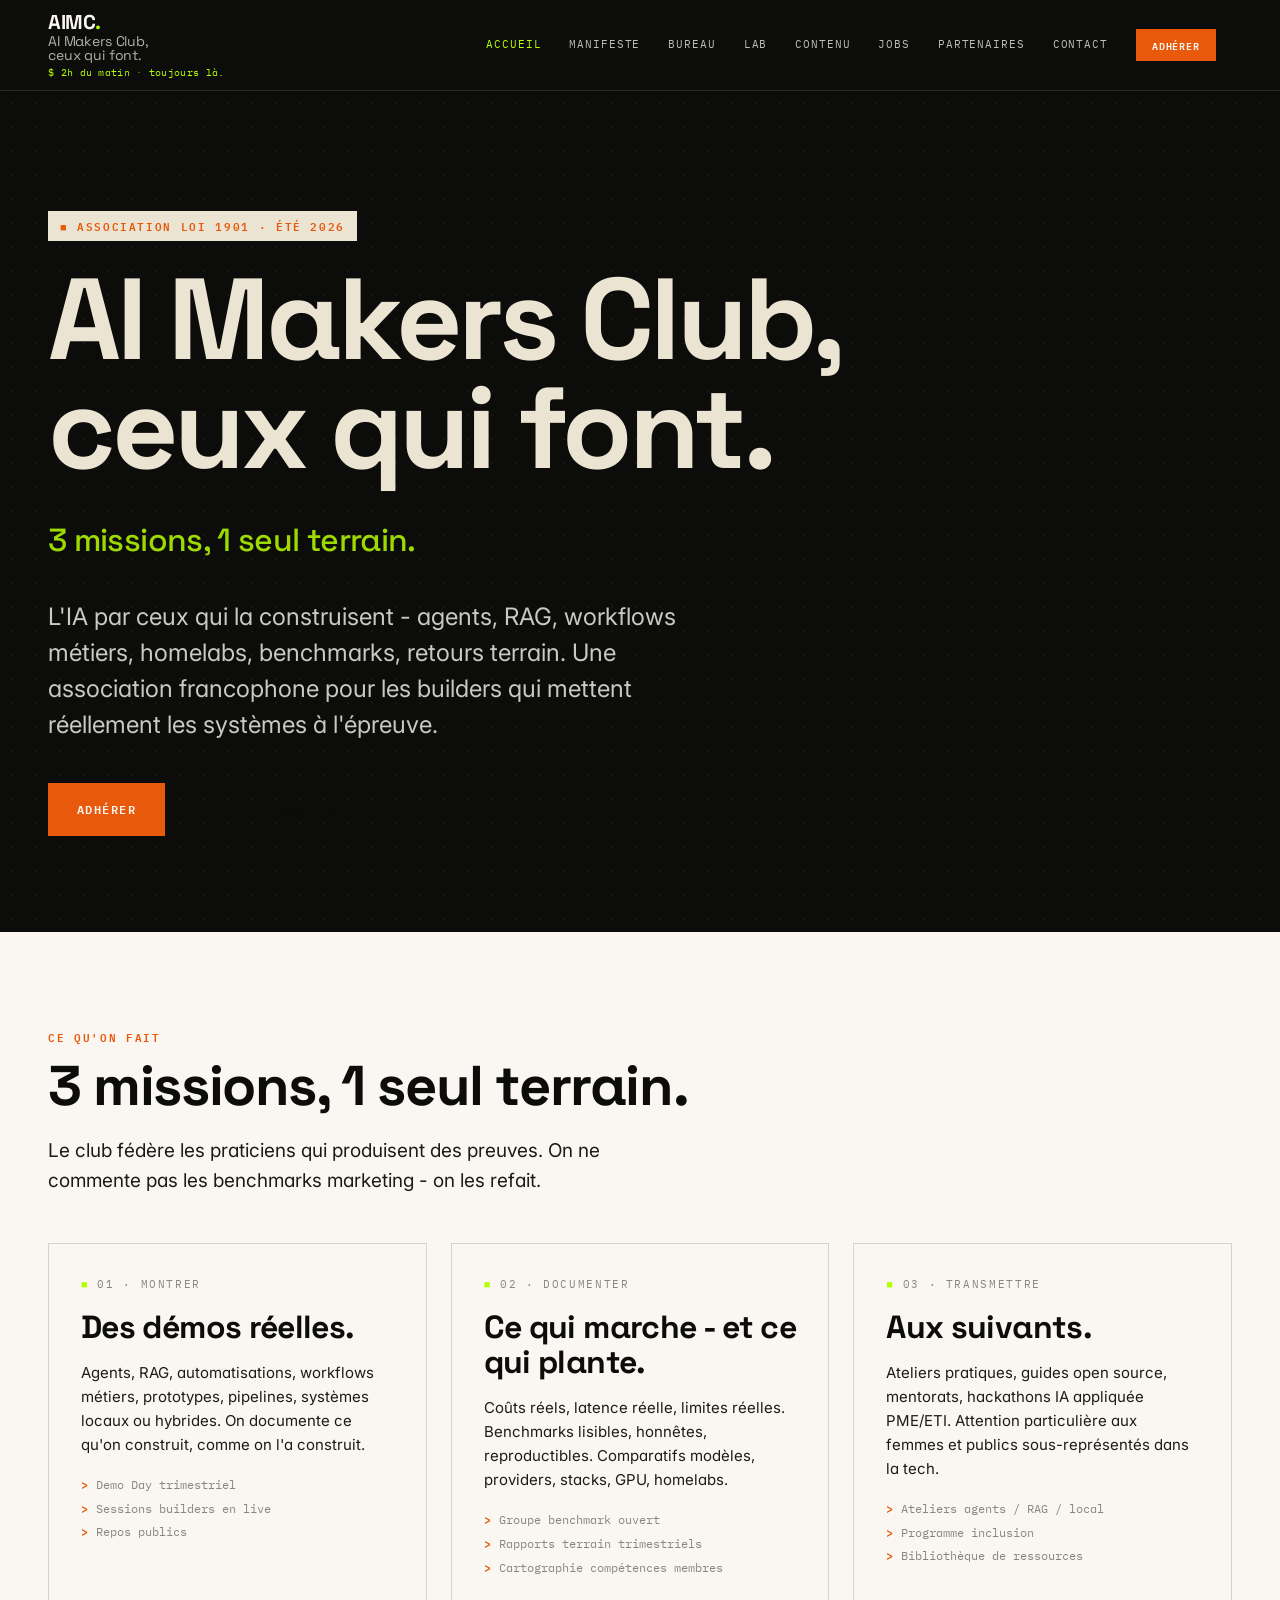
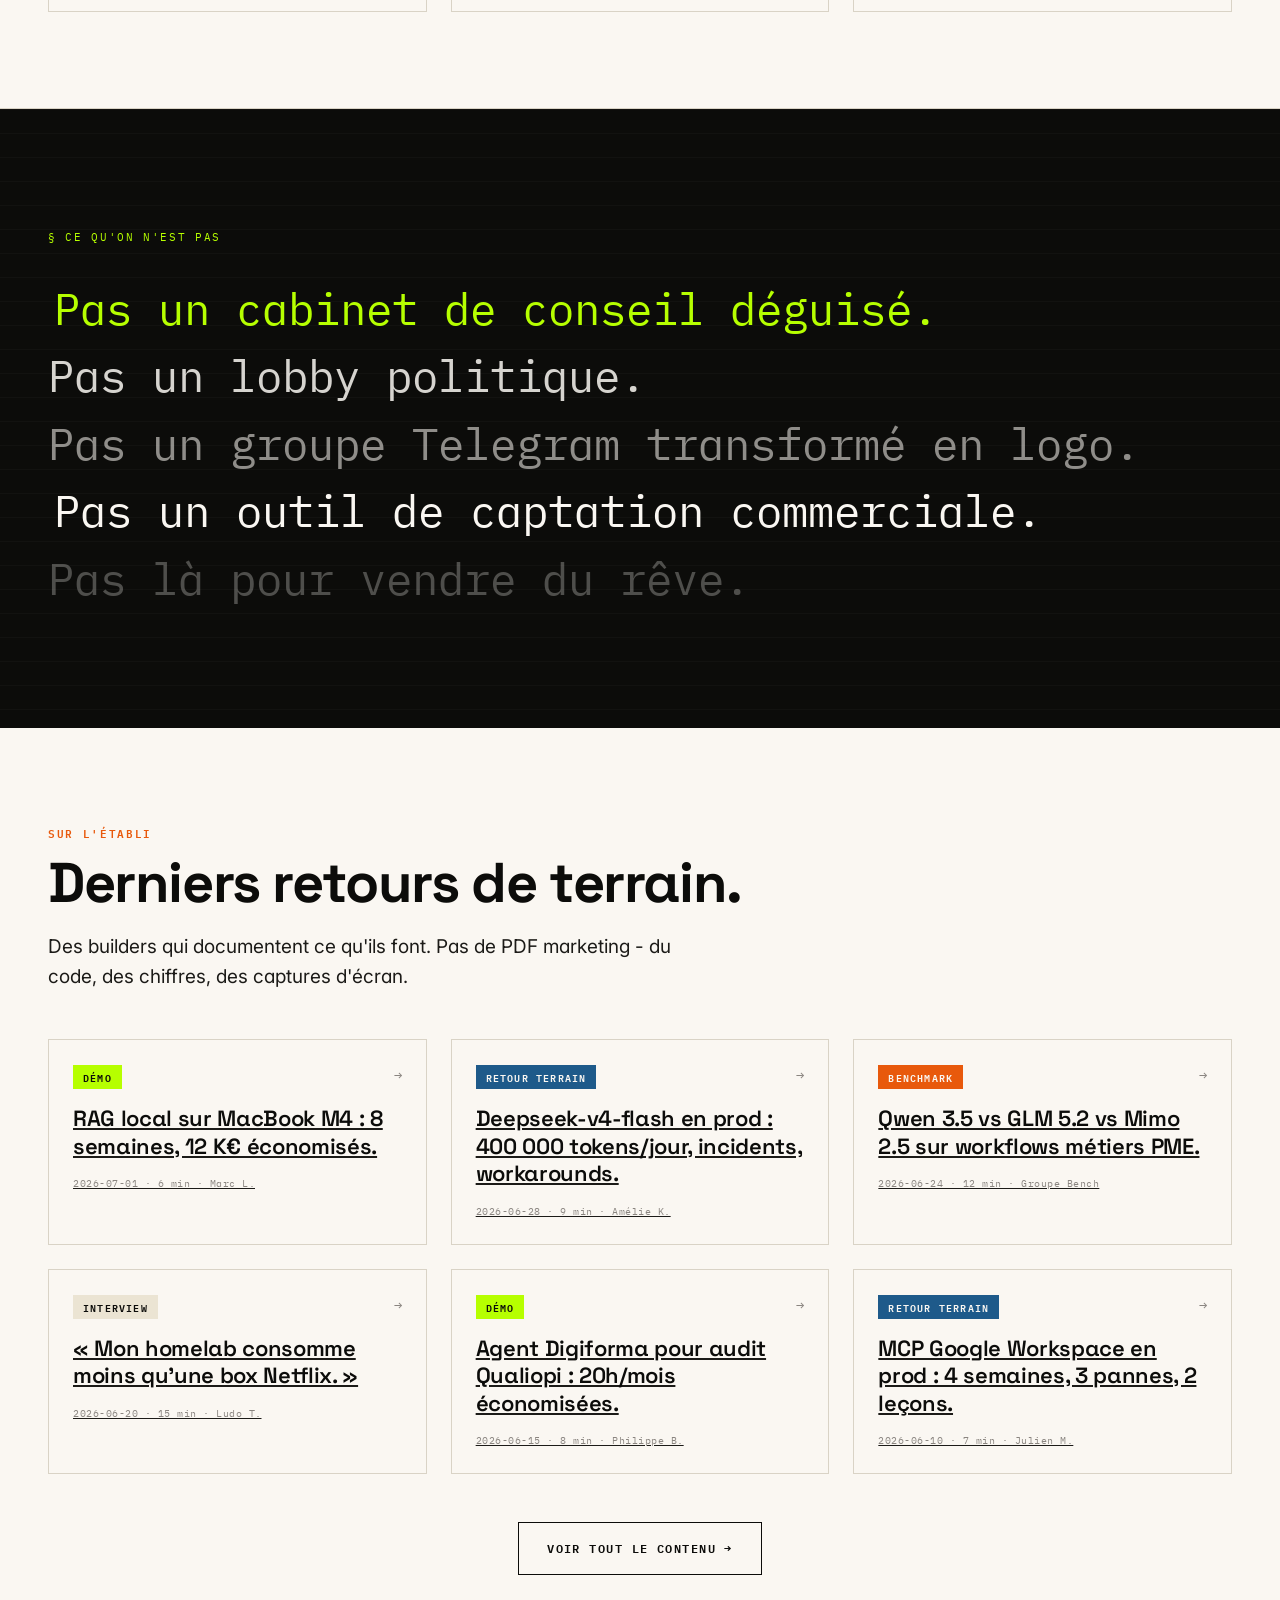
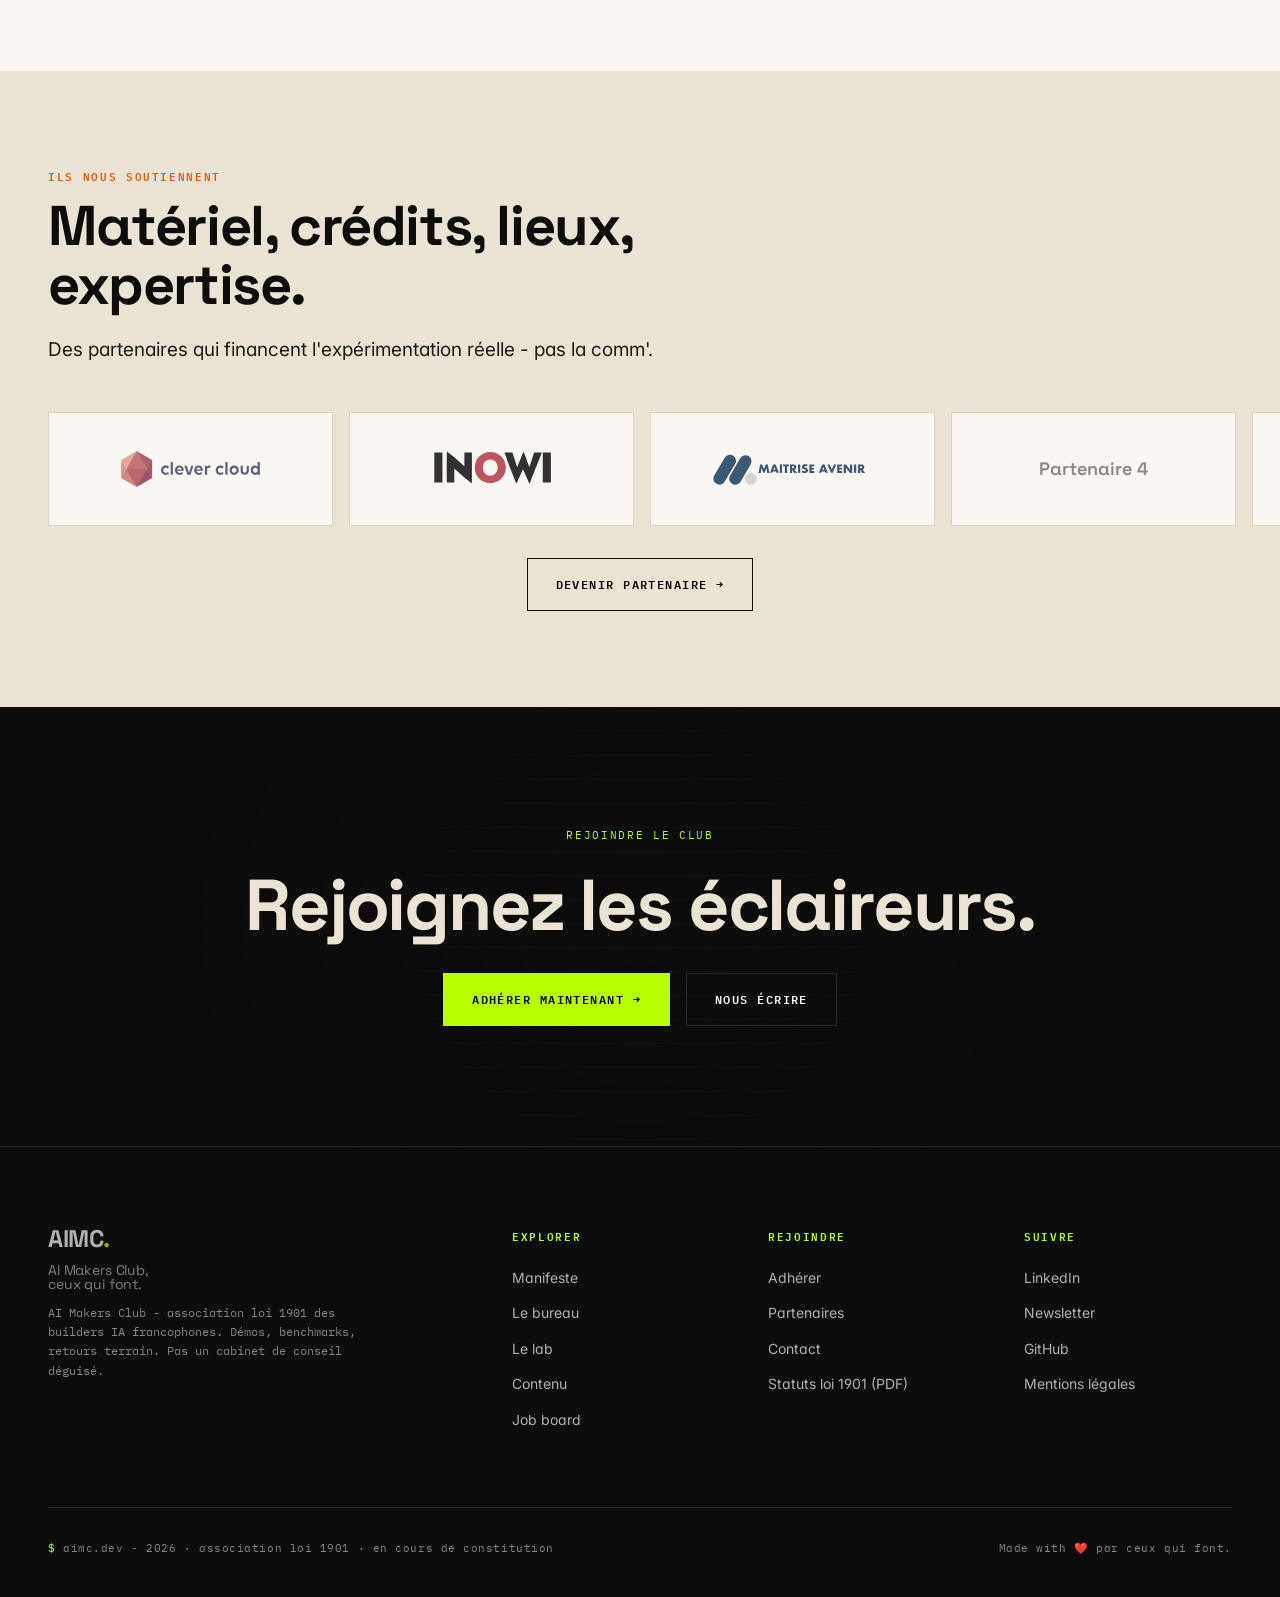
==== index.html @ 47c7f0d9 "feat: AIMC site v1 — 9 pages, design system V3 hybride - 9 pages HTML statiques (index, manifeste, b" ====
<!DOCTYPE html>
<html lang="fr"><head>
<meta charset="UTF-8">
<meta name="viewport" content="width=device-width,initial-scale=1.0">
<title>AIMC - AI Makers Club · Ceux qui font.</title>
<meta name="description" content="AI Makers Club - l'association loi 1901 des builders IA francophones. Démos, benchmarks, retours terrain. Pas un cabinet de conseil déguisé.">
<link rel="preconnect" href="https://fonts.gstatic.com" crossorigin>
<link href="https://fonts.googleapis.com/css2?family=Space+Grotesk:wght@300;400;500;600;700&family=Inter:wght@300;400;500;600;700;800;900&family=IBM+Plex+Mono:wght@300;400;500;600;700&display=swap" rel="stylesheet">
<link rel="stylesheet" href="assets/style.css">
</head>
<body>

<header class="site-header" data-header></header>

<!-- HERO -->
<section class="hero">
 <div class="container">
  <div class="kicker">■ Association loi 1901 · Été 2026</div>
 <h1>AI Makers Club,<br>ceux qui font.</h1>
    <p class="sub-motto">3 missions, 1 seul terrain.</p>
 <p class="sub">L'IA par ceux qui la construisent - agents, RAG, workflows métiers, homelabs, benchmarks, retours terrain. Une association francophone pour les builders qui mettent réellement les systèmes à l'épreuve.</p>
 <div class="actions">
 <a href="adherer.html" class="btn">Adhérer</a>
 <a href="manifeste.html" class="btn btn-outline">Lire le manifeste →</a>
 </div>
 </div>
</section>

<!-- 3 PILIERS -->
<section class="paper">
 <div class="container">
 <div class="sec-head">
 <div class="kicker">Ce qu'on fait</div>
 <h2>3 missions, 1 seul terrain.</h2>
 <p>Le club fédère les praticiens qui produisent des preuves. On ne commente pas les benchmarks marketing - on les refait.</p>
 </div>
 <div class="piliers">
 <div class="pilier">
 <div class="num">01 · Montrer</div>
 <h3>Des démos réelles.</h3>
 <p>Agents, RAG, automatisations, workflows métiers, prototypes, pipelines, systèmes locaux ou hybrides. On documente ce qu'on construit, comme on l'a construit.</p>
 <ul>
 <li>Demo Day trimestriel</li>
 <li>Sessions builders en live</li>
 <li>Repos publics</li>
 </ul>
 </div>
 <div class="pilier">
 <div class="num">02 · Documenter</div>
 <h3>Ce qui marche - et ce qui plante.</h3>
 <p>Coûts réels, latence réelle, limites réelles. Benchmarks lisibles, honnêtes, reproductibles. Comparatifs modèles, providers, stacks, GPU, homelabs.</p>
 <ul>
 <li>Groupe benchmark ouvert</li>
 <li>Rapports terrain trimestriels</li>
 <li>Cartographie compétences membres</li>
 </ul>
 </div>
 <div class="pilier">
 <div class="num">03 · Transmettre</div>
 <h3>Aux suivants.</h3>
 <p>Ateliers pratiques, guides open source, mentorats, hackathons IA appliquée PME/ETI. Attention particulière aux femmes et publics sous-représentés dans la tech.</p>
 <ul>
 <li>Ateliers agents / RAG / local</li>
 <li>Programme inclusion</li>
 <li>Bibliothèque de ressources</li>
 </ul>
 </div>
 </div>
 </div>
</section>

<hr class="rule">

<!-- BANDEAU NÉGATIF (assertions) - interactif au scroll -->
<section class="banner-neg" id="neg-banner">
 <div class="container">
 <div class="kicker">§ Ce qu'on n'est pas</div>
 <p class="neg" id="neg-list">
 <span class="neg-line" data-i="0">Pas un cabinet de conseil déguisé.</span>
 <span class="neg-line" data-i="1">Pas un lobby politique.</span>
 <span class="neg-line" data-i="2">Pas un groupe Telegram transformé en logo.</span>
 <span class="neg-line" data-i="3">Pas un outil de captation commerciale.</span>
 <span class="neg-line" data-i="4">Pas là pour vendre du rêve.</span>
 </p>
 </div>
</section>

<!-- DERNIERS CONTENUS -->
<section class="paper">
 <div class="container">
 <div class="sec-head">
 <div class="kicker">Sur l'établi</div>
 <h2>Derniers retours de terrain.</h2>
 <p>Des builders qui documentent ce qu'ils font. Pas de PDF marketing - du code, des chiffres, des captures d'écran.</p>
 </div>
 <div class="grid-content">
 <a href="#" class="card-content">
 <span class="tag">Démo</span>
 <h4>RAG local sur MacBook M4 : 8 semaines, 12 K€ économisés.</h4>
 <div class="meta">2026-07-01 · 6 min · Marc L.</div>
 </a>
 <a href="#" class="card-content">
 <span class="tag blue">Retour terrain</span>
 <h4>Deepseek-v4-flash en prod : 400 000 tokens/jour, incidents, workarounds.</h4>
 <div class="meta">2026-06-28 · 9 min · Amélie K.</div>
 </a>
 <a href="#" class="card-content">
 <span class="tag orange">Benchmark</span>
 <h4>Qwen 3.5 vs GLM 5.2 vs Mimo 2.5 sur workflows métiers PME.</h4>
 <div class="meta">2026-06-24 · 12 min · Groupe Bench</div>
 </a>
 <a href="#" class="card-content">
 <span class="tag beige">Interview</span>
 <h4>« Mon homelab consomme moins qu'une box Netflix. »</h4>
 <div class="meta">2026-06-20 · 15 min · Ludo T.</div>
 </a>
 <a href="#" class="card-content">
 <span class="tag">Démo</span>
 <h4>Agent Digiforma pour audit Qualiopi : 20h/mois économisées.</h4>
 <div class="meta">2026-06-15 · 8 min · Philippe B.</div>
 </a>
 <a href="#" class="card-content">
 <span class="tag blue">Retour terrain</span>
 <h4>MCP Google Workspace en prod : 4 semaines, 3 pannes, 2 leçons.</h4>
 <div class="meta">2026-06-10 · 7 min · Julien M.</div>
 </a>
 </div>
 <div style="margin-top:48px;text-align:center;">
 <a href="contenu.html" class="btn btn-outline">Voir tout le contenu →</a>
 </div>
 </div>
</section>

<!-- PARTENAIRES -->
<section class="beige">
 <div class="container">
 <div class="sec-head">
 <div class="kicker">Ils nous soutiennent</div>
 <h2>Matériel, crédits, lieux, expertise.</h2>
 <p>Des partenaires qui financent l'expérimentation réelle - pas la comm'.</p>
 </div>
 <div class="partners">
 <div class="partner" title="Clever Cloud"><img src="assets/logos/clevercloud.svg" alt="Clever Cloud" style="height:36px;"></div>
 <div class="partner" title="INOWI"><img src="assets/logos/inowi.svg" alt="INOWI" style="height:48px;"></div>
 <div class="partner" title="Maîtrise Avenir"><img src="assets/logos/maitrise-avenir.svg" alt="Maîtrise Avenir" style="height:42px;"></div>
 <div class="partner">Partenaire 4</div>
 <div class="partner">Partenaire 5</div>
 </div>
 <div style="margin-top:32px;text-align:center;">
 <a href="partenaires.html" class="btn btn-outline">Devenir partenaire →</a>
 </div>
 </div>
</section>

<!-- CTA FINAL -->
<section class="cta-final">
 <div class="container">
 <div class="kicker">Rejoindre le club</div>
 <h2>Rejoignez les éclaireurs.</h2>
 <div class="actions">
 <a href="adherer.html" class="btn btn-lime">Adhérer maintenant →</a>
 <a href="contact.html" class="btn btn-ghost">Nous écrire</a>
 </div>
 </div>
</section>

<!-- Sticky mobile CTA -->
<div class="cta-sticky"><a href="adherer.html" class="btn btn-lime">Adhérer →</a></div>

<footer class="site-footer" data-footer></footer>

<script src="assets/partials.js"></script>
</body>
</html>
---- assets/style.css ----
/* ============================================================================
 AIMC - AI Makers Club · Design system V3 (hybride clair/sombre)
 ============================================================================ */
:root{
 --ink:#0C0C0A;
 --paper:#FAF7F2;
 --beige:#EBE4D3;
 --lime:#B6FF00;
 --orange:#E8590C;
 --blue:#1E5A8A;
 --red:#E63946;
 --text:#1C1B18;
 --mute:#8A8580;
 --rule:#D9D3C6;
 --rule-dark:rgba(255,255,255,.12);
 --shadow:0 4px 24px rgba(12,12,10,.08);
}

*{box-sizing:border-box;margin:0;padding:0;}
html{scroll-behavior:smooth;}
body{font-family:"Inter",system-ui,sans-serif;background:var(--paper);color:var(--text);
 font-size:16px;line-height:1.6;-webkit-font-smoothing:antialiased;
 font-feature-settings:"ss01","cv11";}

a{color:inherit;}
img{display:block;max-width:100%;height:auto;}

.mono{font-family:"IBM Plex Mono",monospace;}
.grot{font-family:"Space Grotesk",sans-serif;}
.container{max-width:1280px;margin:0 auto;padding:0 48px;}

/* ============================================================================
 HEADER (régime sombre - signature machine)
 ============================================================================ */
.site-header{background:var(--ink);color:var(--paper);border-bottom:1px solid var(--rule-dark);}
.site-header .container{display:grid;grid-template-columns:auto 1fr auto;align-items:center;gap:16px;padding-top:12px;padding-bottom:12px;}

.brand-block{display:flex;flex-direction:column;align-items:flex-start;gap:0;line-height:1;}
.brand{font-family:"Space Grotesk",sans-serif;font-weight:800;font-size:20px;letter-spacing:-.02em;color:var(--paper);text-decoration:none;line-height:1;white-space:nowrap;}
.brand .lime{color:var(--lime);}
.claim{font-family:"Space Grotesk",sans-serif;font-weight:400;font-size:14px;letter-spacing:-.01em;color:var(--paper);opacity:.7;margin-top:2px;}

.tagline{font-family:"IBM Plex Mono",monospace;font-size:10px;letter-spacing:.03em;color:var(--mute);white-space:nowrap;margin-top:6px;}
.tagline .p{color:var(--lime);}
.tagline .ok{color:var(--lime);}

.nav{display:flex;gap:28px;justify-content:flex-end;align-items:center;white-space:nowrap;
 font-family:"IBM Plex Mono",monospace;font-size:11px;letter-spacing:.08em;text-transform:uppercase;}
.nav a{color:var(--paper);text-decoration:none;opacity:.75;transition:opacity .2s,color .2s;}
.nav a:hover,.nav a.active{opacity:1;color:var(--lime);}
.nav .btn-nav{background:var(--orange);color:var(--paper);padding:8px 16px;opacity:1;
 font-weight:600;text-decoration:none;transition:background .2s,color .2s;font-size:10px;}
.nav .btn-nav:hover{background:var(--lime);color:var(--ink);}

/* Mobile nav toggle */
.nav-toggle{display:none;background:transparent;border:none;color:var(--paper);
 font-family:"IBM Plex Mono",monospace;font-size:12px;cursor:pointer;padding:8px 12px;
 border:1px solid var(--rule-dark);}

/* ============================================================================
 HERO
 ============================================================================ */
.hero{position:relative;padding:120px 0 96px;overflow:hidden;background:var(--ink);}
.hero::before{content:"";position:absolute;inset:0;
 background-image:radial-gradient(rgba(255,255,255,.08) 1px,transparent 1px);
 background-size:24px 24px;opacity:.5;pointer-events:none;}
.hero .container{position:relative;}

.hero .kicker{font-family:"IBM Plex Mono",monospace;font-size:11px;font-weight:600;
 letter-spacing:.15em;text-transform:uppercase;color:var(--orange);margin-bottom:24px;
 display:inline-block;padding:6px 12px;background:var(--beige);}
.hero h1{font-family:"Space Grotesk",sans-serif;font-weight:700;
 font-size:clamp(56px,9vw,120px);line-height:.95;letter-spacing:-.035em;color:var(--beige);
 margin-bottom:32px;}
.hero .sub-motto{font-family:"Space Grotesk",sans-serif;font-size:clamp(22px,3vw,32px);font-weight:500;letter-spacing:-.02em;color:var(--lime);margin-top:8px;margin-bottom:32px;opacity:.85;}
.hero .sub{font-family:"Inter",sans-serif;font-size:clamp(18px,2.2vw,24px);line-height:1.5;
 color:var(--paper);opacity:.8;max-width:640px;margin-bottom:40px;}
.hero .actions{display:flex;flex-wrap:wrap;gap:16px;}

/* ============================================================================
 BUTTONS
 ============================================================================ */
.btn{display:inline-block;background:var(--orange);color:var(--paper);
 font-family:"IBM Plex Mono",monospace;font-size:12px;font-weight:600;
 letter-spacing:.12em;text-transform:uppercase;padding:16px 28px;
 text-decoration:none;border:1px solid var(--orange);transition:all .2s;cursor:pointer;}
.btn:hover{background:var(--ink);color:var(--lime);border-color:var(--ink);}
.btn-outline{background:transparent;color:var(--ink);border:1px solid var(--ink);}
.btn-outline:hover{background:var(--ink);color:var(--paper);}
.btn-lime{background:var(--lime);color:var(--ink);border-color:var(--lime);}
.btn-lime:hover{background:var(--paper);color:var(--ink);border-color:var(--paper);}
.btn-ghost{background:transparent;color:var(--paper);border:1px solid var(--rule-dark);}
.btn-ghost:hover{background:var(--paper);color:var(--ink);border-color:var(--paper);}

/* ============================================================================
 SECTIONS
 ============================================================================ */
section{padding:96px 0;position:relative;}
section.dark{background:var(--ink);color:var(--paper);}
section.paper{background:var(--paper);}
section.beige{background:var(--beige);}

.sec-head{margin-bottom:48px;}
.sec-head .kicker{font-family:"IBM Plex Mono",monospace;font-size:11px;font-weight:600;
 letter-spacing:.15em;text-transform:uppercase;color:var(--orange);margin-bottom:12px;}
section.dark .sec-head .kicker{color:var(--lime);}
.sec-head h2{font-family:"Space Grotesk",sans-serif;font-weight:700;
 font-size:clamp(36px,5vw,56px);line-height:1.05;letter-spacing:-.025em;color:var(--ink);max-width:820px;}
section.dark .sec-head h2{color:var(--beige);}
.sec-head p{font-family:"Inter",sans-serif;font-size:19px;line-height:1.55;color:var(--text);
 margin-top:20px;max-width:640px;}
section.dark .sec-head p{color:var(--paper);opacity:.75;}

/* ============================================================================
 PILIERS (3 cards home)
 ============================================================================ */
.piliers{display:grid;grid-template-columns:repeat(3,1fr);gap:24px;}
.pilier{padding:32px;background:var(--paper);border:1px solid var(--rule);
 transition:border-color .2s,transform .2s;}
.pilier:hover{border-color:var(--ink);transform:translateY(-4px);}
.pilier .num{font-family:"IBM Plex Mono",monospace;font-size:11px;letter-spacing:.15em;
 text-transform:uppercase;color:var(--mute);margin-bottom:16px;}
.pilier .num::before{content:"■";color:var(--lime);margin-right:8px;}
.pilier h3{font-family:"Space Grotesk",sans-serif;font-size:32px;line-height:1.1;
 font-weight:700;letter-spacing:-.02em;color:var(--ink);margin-bottom:16px;}
.pilier p{font-size:15px;line-height:1.6;color:var(--text);}
.pilier ul{list-style:none;margin-top:16px;font-family:"IBM Plex Mono",monospace;
 font-size:12px;line-height:1.9;color:var(--mute);}
.pilier ul li::before{content:">";color:var(--orange);margin-right:8px;font-weight:600;}

/* ============================================================================
 BANDEAU MANIFESTE (assertions négatives)
 ============================================================================ */
.banner-neg{background:var(--ink);color:var(--paper);padding:120px 0;position:relative;overflow:hidden;}
.banner-neg::before{content:"";position:absolute;inset:0;
 background-image:linear-gradient(0deg,transparent 0,transparent 23px,var(--rule-dark) 24px);
 background-size:100% 24px;opacity:.4;pointer-events:none;}
.banner-neg .container{position:relative;}
.banner-neg .kicker{color:var(--lime);font-family:"IBM Plex Mono",monospace;font-size:11px;
 letter-spacing:.15em;text-transform:uppercase;margin-bottom:32px;}
.banner-neg .neg{font-family:"IBM Plex Mono",monospace;
 font-size:clamp(28px,4vw,44px);line-height:1.35;font-weight:400;
 display:flex;flex-direction:column;gap:8px;}
.banner-neg .neg-line{color:var(--paper);opacity:.28;
 transition:color .5s ease,opacity .5s ease,transform .5s ease;
 display:block;transform:translateY(0);}
.banner-neg .neg-line.dim-1{opacity:.55;}
.banner-neg .neg-line.dim-2{opacity:.85;}
.banner-neg .neg-line.active{color:var(--lime);opacity:1;transform:translateX(6px);}
.banner-neg .neg-line.past{color:var(--paper);opacity:.35;}
@media (prefers-reduced-motion:reduce){
 .banner-neg .neg-line{transition:none;}
 .banner-neg .neg-line.active{transform:none;}
}

/* ============================================================================
 CARTES CONTENU
 ============================================================================ */
.grid-content{display:grid;grid-template-columns:repeat(3,1fr);gap:24px;}
.card-content{background:var(--paper);border:1px solid var(--rule);padding:24px;
 transition:transform .2s,border-color .2s;cursor:pointer;position:relative;}
.card-content::after{content:"→";position:absolute;top:24px;right:24px;
 font-family:"IBM Plex Mono",monospace;font-size:14px;color:var(--mute);transition:color .2s,transform .2s;}
.card-content:hover{transform:translateY(-4px);border-color:var(--ink);}
.card-content:hover::after{color:var(--orange);transform:translate(4px,0);}
.card-content .tag{font-family:"IBM Plex Mono",monospace;font-size:10px;letter-spacing:.12em;
 text-transform:uppercase;color:var(--ink);background:var(--lime);padding:4px 10px;
 display:inline-block;margin-bottom:16px;font-weight:600;}
.card-content .tag.blue{background:var(--blue);color:var(--paper);}
.card-content .tag.orange{background:var(--orange);color:var(--paper);}
.card-content .tag.beige{background:var(--beige);color:var(--ink);}
.card-content h4{font-family:"Space Grotesk",sans-serif;font-size:22px;line-height:1.25;
 font-weight:600;letter-spacing:-.015em;margin-bottom:16px;color:var(--ink);}
.card-content .meta{font-family:"IBM Plex Mono",monospace;font-size:10px;color:var(--mute);
 letter-spacing:.05em;}

/* ============================================================================
 PARTENAIRES
 ============================================================================ */
.partners{display:grid;grid-template-columns:repeat(5,1fr);gap:16px;margin-top:32px;}
.partner{padding:32px;background:var(--paper);border:1px solid var(--rule);
 display:flex;align-items:center;justify-content:center;
 font-family:"Space Grotesk",sans-serif;font-weight:600;font-size:18px;color:var(--mute);
 aspect-ratio:5/2;transition:color .2s,border-color .2s,background .2s;}
.partner:hover{color:var(--ink);border-color:var(--ink);}
.partner svg{width:auto;height:44px;max-width:80%;color:var(--mute);transition:color .3s;}
.partner:hover svg{color:var(--ink);}
.partner img{max-width:75%;object-fit:contain;filter:saturate(.7);transition:filter .3s,opacity .3s;opacity:.8;}
.partner:hover img{filter:saturate(1);opacity:1;}

/* ============================================================================
 CTA FINAL
 ============================================================================ */
.cta-final{background:var(--ink);color:var(--paper);padding:120px 0;text-align:center;position:relative;overflow:hidden;}
.cta-final::before{content:"";position:absolute;inset:0;
 background:radial-gradient(circle at 50% 50%,transparent 0,var(--ink) 70%),
 linear-gradient(0deg,transparent 0,transparent 23px,var(--rule-dark) 24px);
 background-size:100% 100%,100% 24px;opacity:.5;}
.cta-final .container{position:relative;}
.cta-final .kicker{color:var(--lime);font-family:"IBM Plex Mono",monospace;font-size:11px;
 letter-spacing:.15em;text-transform:uppercase;margin-bottom:24px;}
.cta-final h2{font-family:"Space Grotesk",sans-serif;font-weight:700;
 font-size:clamp(40px,6vw,72px);line-height:1;letter-spacing:-.03em;color:var(--beige);margin-bottom:32px;}
.cta-final .actions{display:flex;gap:16px;justify-content:center;flex-wrap:wrap;}

/* ============================================================================
 FOOTER
 ============================================================================ */
.site-footer{background:var(--ink);color:var(--paper);padding:80px 0 40px;border-top:1px solid var(--rule-dark);}
.site-footer .grid-footer{display:grid;grid-template-columns:2fr 1fr 1fr 1fr;gap:48px;margin-bottom:64px;}
.site-footer .brand-block .brand{display:inline-block;margin-bottom:16px;}
.site-footer .brand-block p{font-family:"IBM Plex Mono",monospace;font-size:12px;line-height:1.6;color:var(--mute);max-width:340px;}
.site-footer h5{font-family:"IBM Plex Mono",monospace;font-size:11px;letter-spacing:.15em;
 text-transform:uppercase;color:var(--lime);margin-bottom:20px;font-weight:600;}
.site-footer ul{list-style:none;}
.site-footer ul li{margin-bottom:10px;}
.site-footer a{color:var(--paper);text-decoration:none;font-size:14px;opacity:.7;transition:opacity .2s,color .2s;}
.site-footer a:hover{opacity:1;color:var(--lime);}
.site-footer .legal{border-top:1px solid var(--rule-dark);padding-top:32px;
 display:flex;justify-content:space-between;align-items:center;
 font-family:"IBM Plex Mono",monospace;font-size:11px;color:var(--mute);letter-spacing:.05em;}
.site-footer .legal .lime{color:var(--lime);}

/* ============================================================================
 PAGE-LEVEL LAYOUTS
 ============================================================================ */

/* Page hero (compact, pas home) */
.page-hero{background:var(--paper);padding:120px 0 64px;border-bottom:1px solid var(--rule);position:relative;overflow:hidden;}
.page-hero::before{content:"";position:absolute;inset:0;
 background-image:radial-gradient(var(--rule) 1px,transparent 1px);
 background-size:24px 24px;opacity:.4;pointer-events:none;}
.page-hero .container{position:relative;}
.page-hero .breadcrumb{font-family:"IBM Plex Mono",monospace;font-size:11px;color:var(--mute);letter-spacing:.05em;margin-bottom:24px;}
.page-hero .breadcrumb a{color:var(--orange);text-decoration:none;}
.page-hero .breadcrumb .sep{margin:0 8px;color:var(--rule);}
.page-hero h1{font-family:"Space Grotesk",sans-serif;font-weight:700;
 font-size:clamp(48px,7vw,88px);line-height:1;letter-spacing:-.03em;color:var(--ink);margin-bottom:24px;}
.page-hero .lead{font-family:"Inter",sans-serif;font-size:19px;line-height:1.55;
 color:var(--text);max-width:640px;}


/* Manifeste (dark long-form) */
.manifest-body{background:var(--ink);color:var(--paper);padding:120px 0;position:relative;overflow:hidden;}
.manifest-body::before{content:"";position:absolute;inset:0;
 background-image:linear-gradient(0deg,transparent 0,transparent 23px,var(--rule-dark) 24px);
 background-size:100% 24px;opacity:.3;pointer-events:none;}
.manifest-body .container{position:relative;max-width:820px;}
.manifest-body h1{font-family:"Space Grotesk",sans-serif;font-weight:700;
 font-size:clamp(64px,10vw,140px);line-height:.9;letter-spacing:-.04em;color:var(--beige);margin-bottom:48px;}
.manifest-body h2{font-family:"IBM Plex Mono",monospace;font-size:11px;font-weight:600;
 letter-spacing:.15em;text-transform:uppercase;color:var(--lime);margin:64px 0 24px;}
.manifest-body p{font-family:"Inter",sans-serif;font-size:22px;line-height:1.55;color:var(--paper);opacity:.9;margin-bottom:24px;}
.manifest-body p strong{color:var(--lime);font-weight:600;opacity:1;}
.manifest-body .neg-block{font-family:"IBM Plex Mono",monospace;font-size:22px;line-height:1.55;color:var(--lime);
 margin:48px 0;padding-left:24px;border-left:2px solid var(--lime);}
.manifest-body .neg-block div{margin-bottom:8px;}
.manifest-body .neg-block .fade{color:var(--paper);opacity:.6;}

/* Bureau (cartes membres) */
.grid-bureau{display:grid;grid-template-columns:repeat(4,1fr);gap:24px;}
.member{background:var(--paper);border:1px solid var(--rule);transition:transform .2s,border-color .2s;}
.member:hover{transform:translateY(-4px);border-color:var(--ink);}
.member .photo{aspect-ratio:1/1;background:var(--beige);position:relative;overflow:hidden;
 display:flex;align-items:center;justify-content:center;font-family:"Space Grotesk",sans-serif;
 font-weight:700;font-size:64px;color:var(--ink);}
.member .photo::after{content:"";position:absolute;inset:0;background:var(--ink);opacity:0;transition:opacity .3s;}
.member:hover .photo::after{opacity:.1;}
.member .info{padding:20px;}
.member .info h3{font-family:"Space Grotesk",sans-serif;font-size:20px;font-weight:600;
 letter-spacing:-.01em;margin-bottom:4px;color:var(--ink);}
.member .info .role{font-family:"IBM Plex Mono",monospace;font-size:10px;letter-spacing:.12em;
 text-transform:uppercase;color:var(--orange);margin-bottom:12px;}
.member .info .build{font-size:13px;line-height:1.5;color:var(--text);}
.member .info .build::before{content:"> je build : ";font-family:"IBM Plex Mono",monospace;color:var(--mute);}

/* Adhésion (2 formules) */
.pricing{display:grid;grid-template-columns:repeat(3,1fr);gap:24px;}
.pricing.single{grid-template-columns:1fr;}
.plan{padding:40px;background:var(--paper);border:1px solid var(--rule);position:relative;}
.plan.featured{background:var(--ink);color:var(--paper);border-color:var(--ink);}
.plan.featured::before{content:"■ RECOMMANDÉ";position:absolute;top:-12px;left:24px;
 background:var(--lime);color:var(--ink);font-family:"IBM Plex Mono",monospace;
 font-size:10px;font-weight:700;letter-spacing:.15em;padding:4px 10px;}
.plan .name{font-family:"IBM Plex Mono",monospace;font-size:11px;letter-spacing:.15em;
 text-transform:uppercase;color:var(--orange);margin-bottom:16px;}
.plan.featured .name{color:var(--lime);}
.plan .price{font-family:"Space Grotesk",sans-serif;font-size:72px;font-weight:700;
 letter-spacing:-.03em;line-height:1;margin-bottom:8px;color:var(--ink);}
.plan.featured .price{color:var(--beige);}
.plan .price .unit{font-size:18px;color:var(--mute);font-weight:400;letter-spacing:0;}
.plan.featured .price .unit{color:var(--paper);opacity:.5;}
.plan .desc{font-size:14px;line-height:1.5;color:var(--text);margin-bottom:32px;}
.plan.featured .desc{color:var(--paper);opacity:.8;}
.plan ul{list-style:none;margin-bottom:32px;}
.plan ul li{padding:10px 0;border-top:1px solid var(--rule);font-size:14px;line-height:1.5;color:var(--text);
 display:flex;gap:12px;}
.plan.featured ul li{border-color:var(--rule-dark);color:var(--paper);}
.plan ul li::before{content:"✓";color:var(--lime);font-weight:700;font-family:"IBM Plex Mono",monospace;}

/* FAQ */
.faq-list{max-width:820px;}
.faq-item{border-bottom:1px solid var(--rule);padding:24px 0;cursor:pointer;}
.faq-item h4{font-family:"Space Grotesk",sans-serif;font-size:20px;font-weight:600;
 letter-spacing:-.015em;color:var(--ink);display:flex;justify-content:space-between;align-items:center;}
.faq-item h4::after{content:"+";font-family:"IBM Plex Mono",monospace;color:var(--orange);font-size:24px;font-weight:400;transition:transform .3s;}
.faq-item.open h4::after{transform:rotate(45deg);}
.faq-item p{font-size:15px;line-height:1.6;color:var(--text);margin-top:16px;display:none;max-width:640px;}
.faq-item.open p{display:block;}

/* Contenu / Blog filters */
.filters{display:flex;gap:12px;flex-wrap:wrap;margin-bottom:48px;padding-bottom:24px;border-bottom:1px solid var(--rule);}
.filter{font-family:"IBM Plex Mono",monospace;font-size:11px;font-weight:600;letter-spacing:.12em;
 text-transform:uppercase;padding:8px 14px;background:var(--paper);border:1px solid var(--rule);color:var(--text);cursor:pointer;transition:all .2s;}
.filter:hover,.filter.active{background:var(--ink);color:var(--lime);border-color:var(--ink);}

/* Newsletter block */
.newsletter{background:var(--beige);padding:48px;border:1px solid var(--rule);margin-top:48px;}
.newsletter .kicker{font-family:"IBM Plex Mono",monospace;font-size:11px;letter-spacing:.15em;
 text-transform:uppercase;color:var(--orange);margin-bottom:12px;}
.newsletter h3{font-family:"Space Grotesk",sans-serif;font-size:28px;font-weight:700;
 letter-spacing:-.02em;margin-bottom:12px;color:var(--ink);}
.newsletter p{font-size:14px;color:var(--text);margin-bottom:20px;max-width:520px;}
.newsletter form{display:flex;gap:12px;max-width:520px;}
.newsletter input{flex:1;padding:14px 16px;background:var(--paper);border:1px solid var(--rule);
 font-family:"Inter",sans-serif;font-size:14px;color:var(--text);outline:none;}
.newsletter input:focus{border-color:var(--ink);}

/* Lab (Demo Days + benchmarks + carto) */
.lab-cards{display:grid;grid-template-columns:repeat(2,1fr);gap:24px;}
.lab-card{padding:40px;background:var(--paper);border:1px solid var(--rule);position:relative;}
.lab-card::before{content:"";position:absolute;top:0;left:0;width:0;height:2px;background:var(--lime);transition:width .3s;}
.lab-card:hover::before{width:100%;}
.lab-card .num{font-family:"IBM Plex Mono",monospace;font-size:11px;letter-spacing:.15em;
 text-transform:uppercase;color:var(--orange);margin-bottom:16px;}
.lab-card h3{font-family:"Space Grotesk",sans-serif;font-size:32px;font-weight:700;
 letter-spacing:-.02em;line-height:1.1;margin-bottom:16px;color:var(--ink);}
.lab-card p{font-size:15px;line-height:1.6;color:var(--text);margin-bottom:24px;}
.lab-card .stat{display:flex;gap:32px;font-family:"IBM Plex Mono",monospace;font-size:11px;letter-spacing:.08em;color:var(--mute);text-transform:uppercase;padding-top:20px;border-top:1px solid var(--rule);}
.lab-card .stat strong{display:block;font-family:"Space Grotesk",sans-serif;font-size:32px;color:var(--ink);letter-spacing:-.02em;margin-bottom:4px;text-transform:none;}

/* Contact form */
.contact-form{max-width:640px;}
.contact-form .row{margin-bottom:24px;}
.contact-form label{display:block;font-family:"IBM Plex Mono",monospace;font-size:11px;letter-spacing:.12em;
 text-transform:uppercase;color:var(--mute);margin-bottom:8px;}
.contact-form input,.contact-form textarea{width:100%;padding:14px 16px;background:var(--paper);
 border:1px solid var(--rule);font-family:"Inter",sans-serif;font-size:15px;color:var(--text);outline:none;
 transition:border-color .2s;}
.contact-form input:focus,.contact-form textarea:focus{border-color:var(--ink);}
.contact-form textarea{resize:vertical;min-height:180px;}

.contact-side{padding:32px;background:var(--beige);border:1px solid var(--rule);}
.contact-side h3{font-family:"Space Grotesk",sans-serif;font-size:22px;font-weight:700;letter-spacing:-.015em;margin-bottom:16px;color:var(--ink);}
.contact-side .channel{border-top:1px solid var(--rule);padding:20px 0;font-family:"IBM Plex Mono",monospace;font-size:12px;}
.contact-side .channel:first-of-type{border-top:0;padding-top:0;}
.contact-side .channel strong{display:block;color:var(--orange);letter-spacing:.1em;text-transform:uppercase;font-size:10px;margin-bottom:6px;}
.contact-side .channel a{color:var(--ink);text-decoration:none;border-bottom:1px solid var(--orange);}

/* Grid utilities */
.grid-2{display:grid;grid-template-columns:2fr 1fr;gap:48px;}

/* Section rule */
.rule{height:1px;background:var(--rule);margin:0;padding:0;border:0;}

/* ============================================================================
 RESPONSIVE
 ============================================================================ */
@media (max-width:900px){
 .container{padding:0 24px;}
 
 section{padding:64px 0;}
 .site-header .container{grid-template-columns:1fr auto;}
 .tagline{display:none;}
 .nav{display:none;position:absolute;top:100%;left:0;right:0;background:var(--ink);
 flex-direction:column;padding:24px;gap:16px;border-top:1px solid var(--rule-dark);align-items:flex-start;z-index:100;}
 .nav.open{display:flex;}
 .nav-toggle{display:block;}
 .piliers{grid-template-columns:1fr;}
 .grid-content{grid-template-columns:1fr;}
 .partners{grid-template-columns:repeat(2,1fr);}
 .grid-bureau{grid-template-columns:repeat(2,1fr);}
 .pricing{grid-template-columns:1fr;}
 .pricing.single{grid-template-columns:1fr;}
 .lab-cards{grid-template-columns:1fr;}
 .grid-2{grid-template-columns:1fr;}
 .site-footer .grid-footer{grid-template-columns:1fr;gap:32px;}
 .site-footer .legal{flex-direction:column;gap:12px;text-align:center;}
 .hero{padding:64px 0 48px;}
 .page-hero{padding:80px 0 48px;}
 .manifest-body{padding:64px 0;}
 .manifest-body h1{font-size:56px;}
 .banner-neg{padding:64px 0;}
 .cta-final{padding:64px 0;}
 /* Sticky CTA mobile */
 .cta-sticky{position:fixed;bottom:0;left:0;right:0;background:var(--ink);padding:12px 16px;z-index:99;
 border-top:1px solid var(--rule-dark);display:flex;justify-content:center;}
 .cta-sticky .btn{width:100%;text-align:center;}
}
.cta-sticky{display:none;}
@media (max-width:900px){.cta-sticky{display:flex;}}
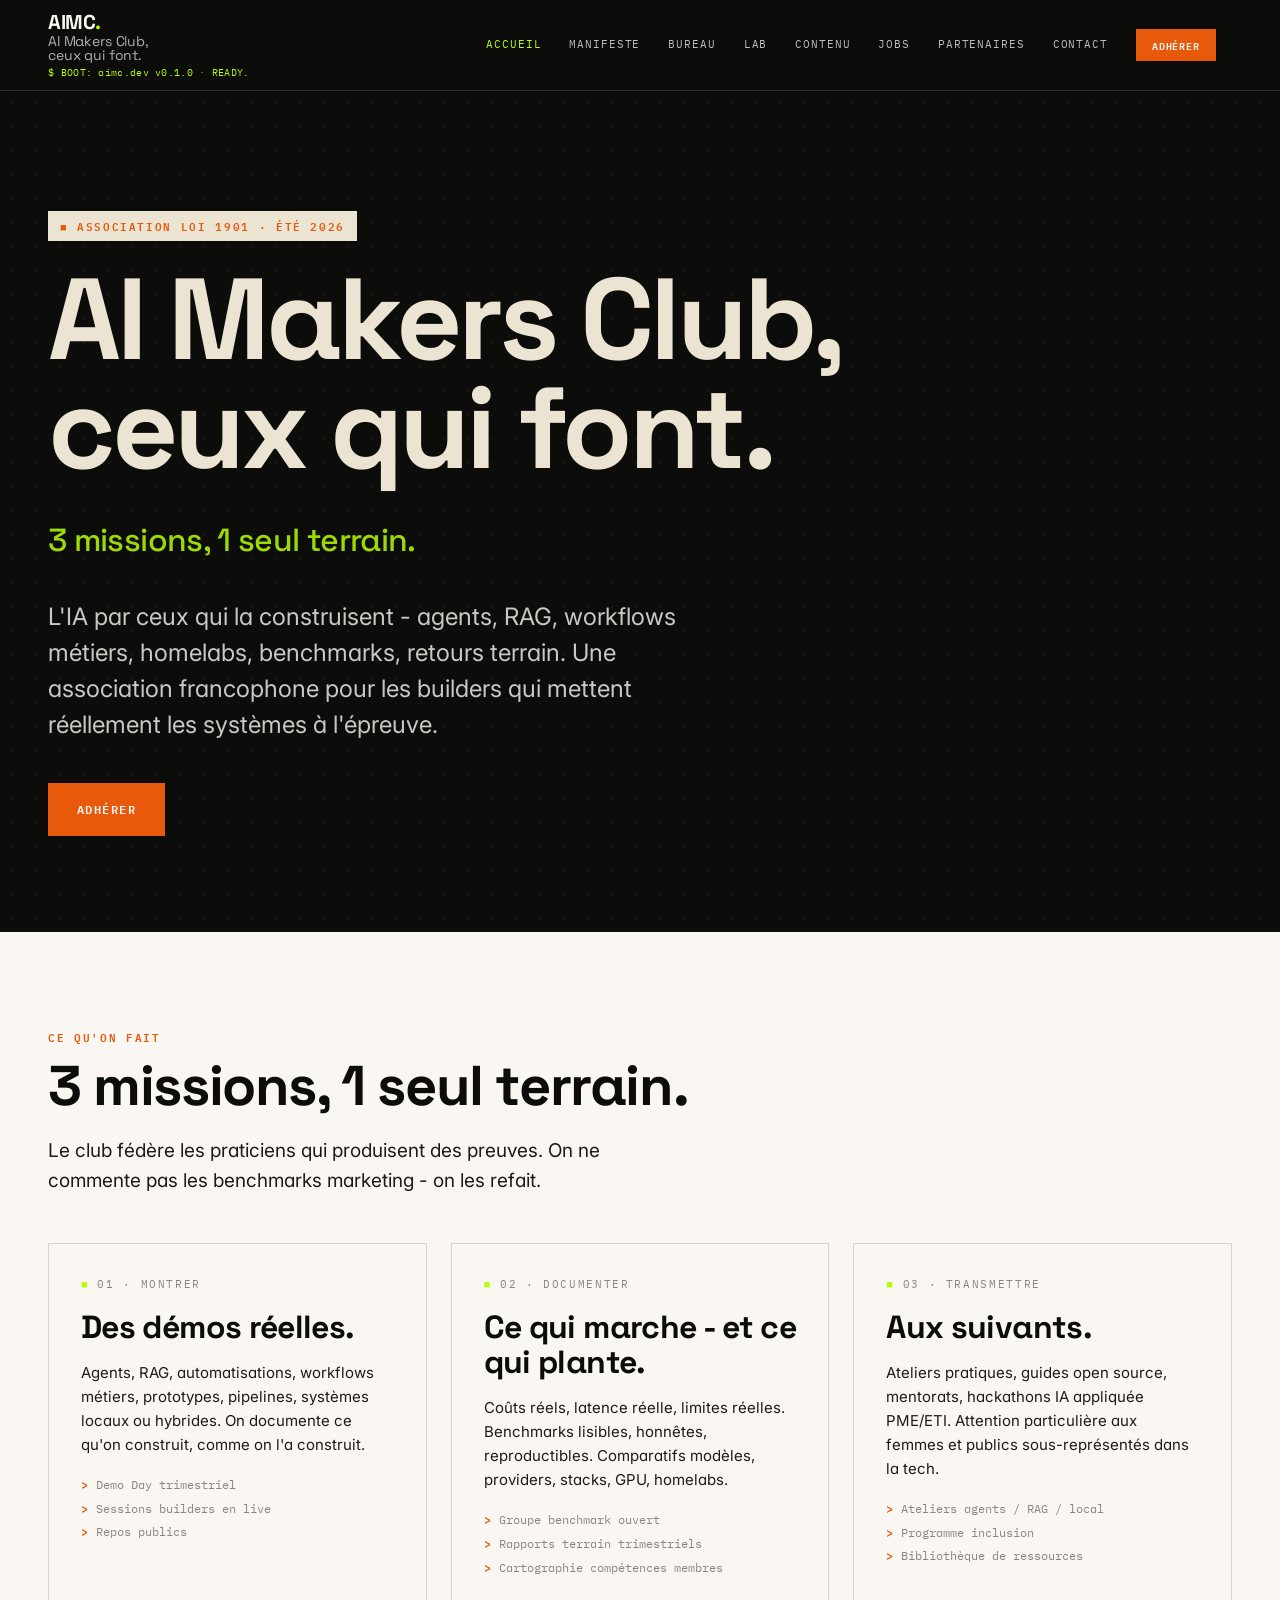
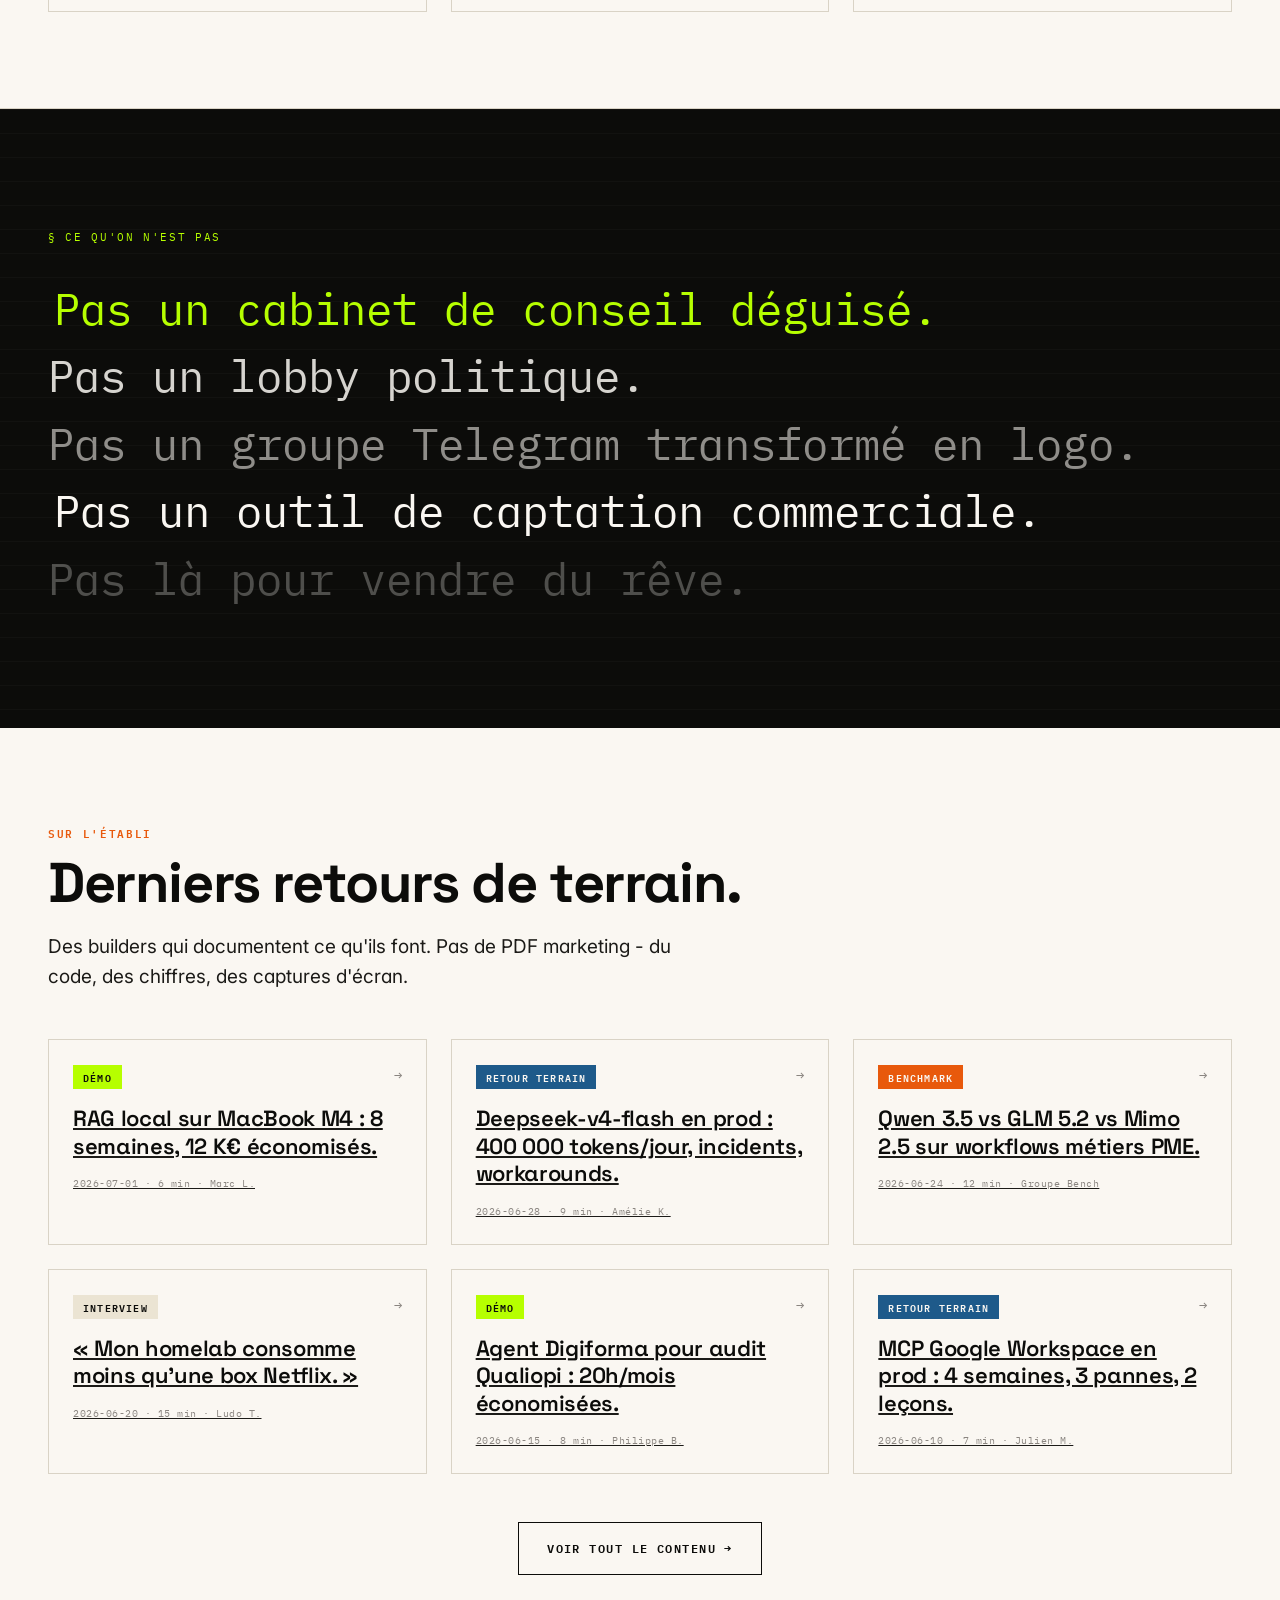
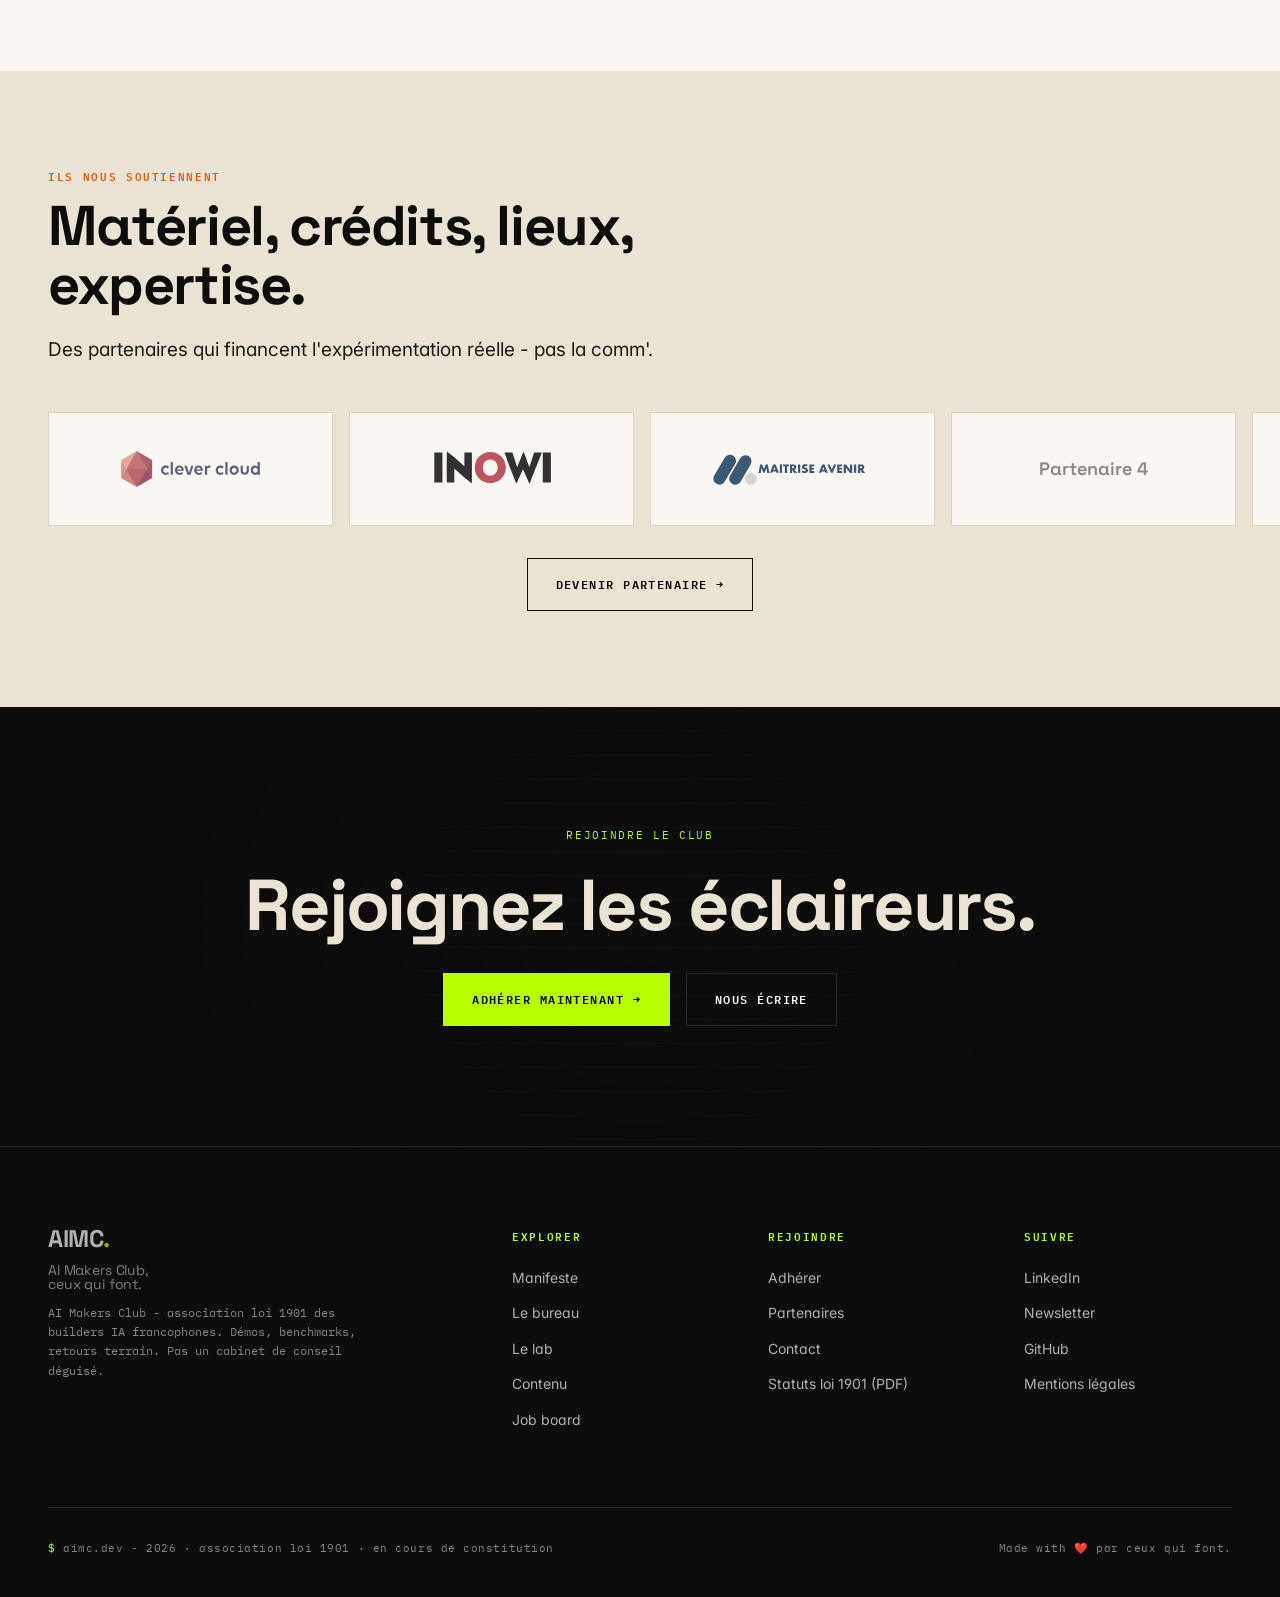
==== commit ff51b337: "seo: noindex, nofollow — site en preview avant lancement officiel" ====
--- a/index.html
+++ b/index.html
@@ -1,6 +1,7 @@
 <!DOCTYPE html>
 <html lang="fr"><head>
 <meta charset="UTF-8">
+<meta name="robots" content="noindex, nofollow">
 <meta name="viewport" content="width=device-width,initial-scale=1.0">
 <title>AIMC - AI Makers Club · Ceux qui font.</title>
 <meta name="description" content="AI Makers Club - l'association loi 1901 des builders IA francophones. Démos, benchmarks, retours terrain. Pas un cabinet de conseil déguisé.">
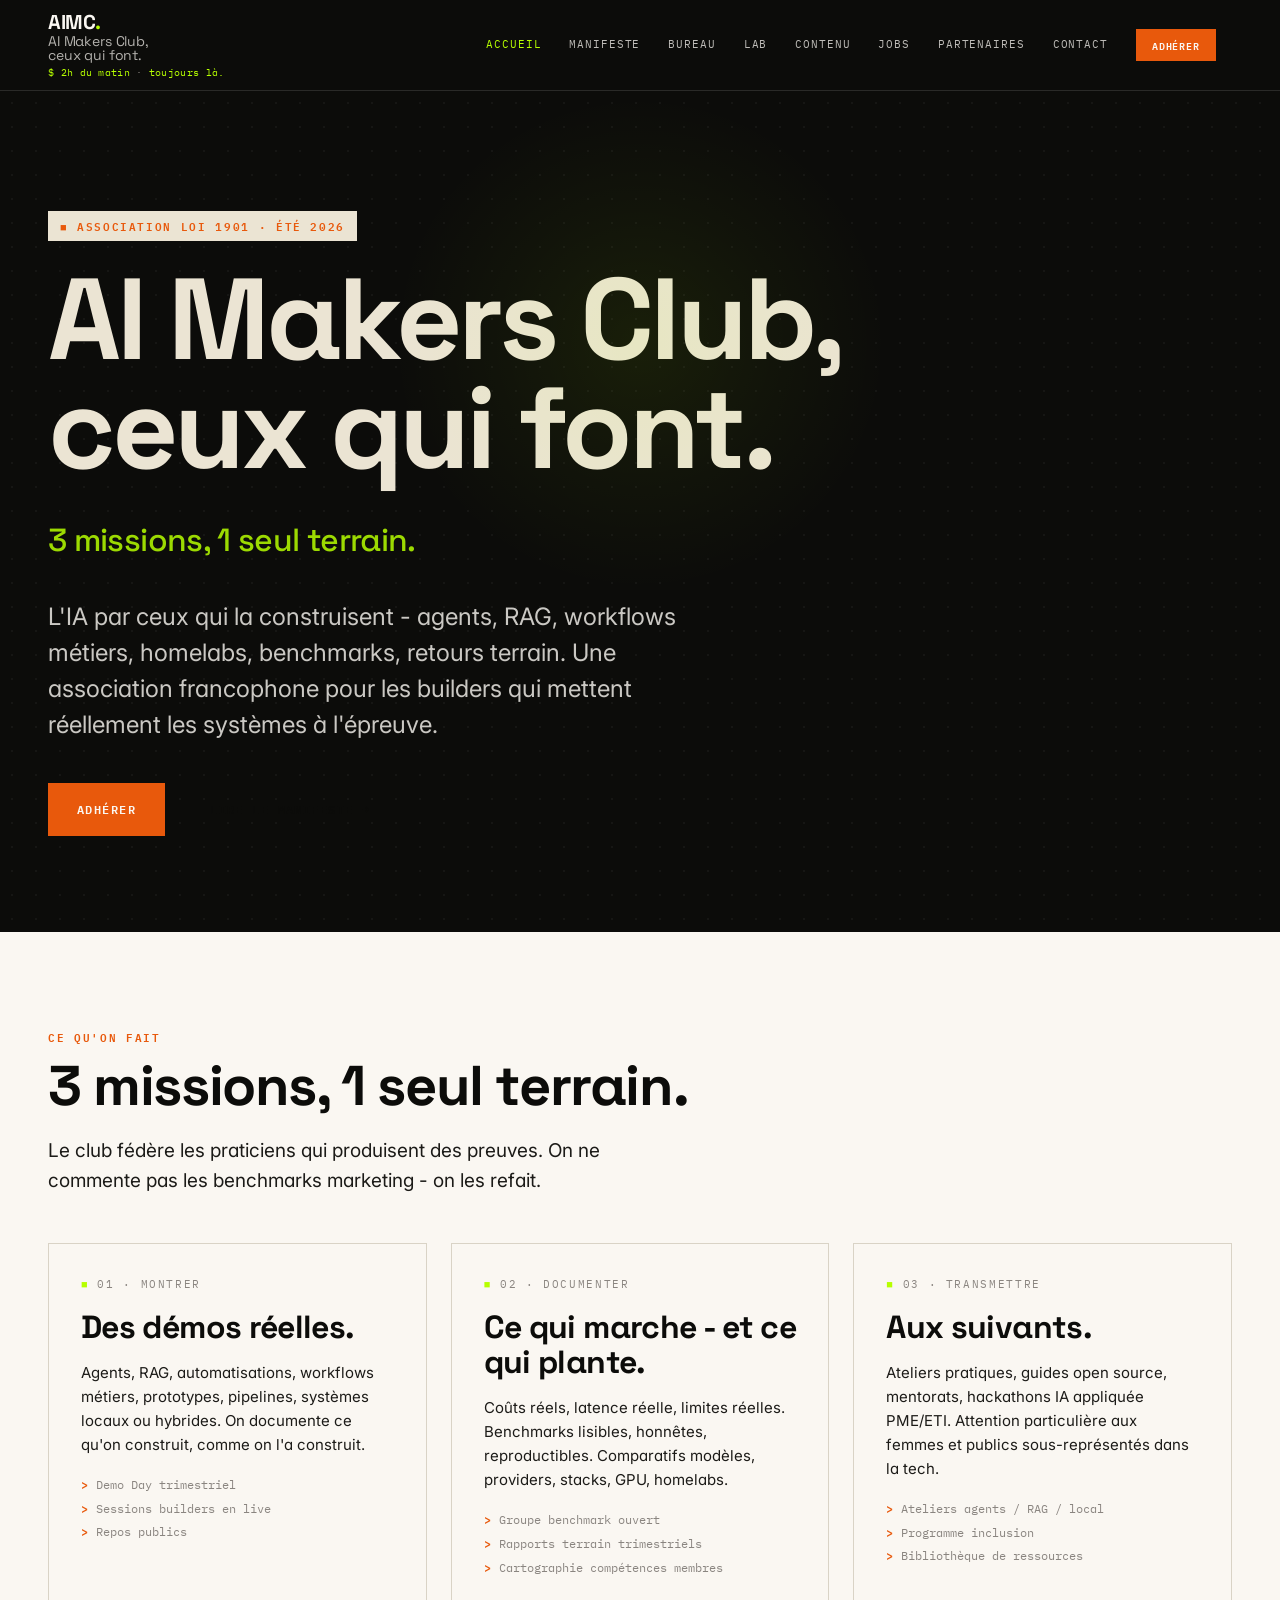
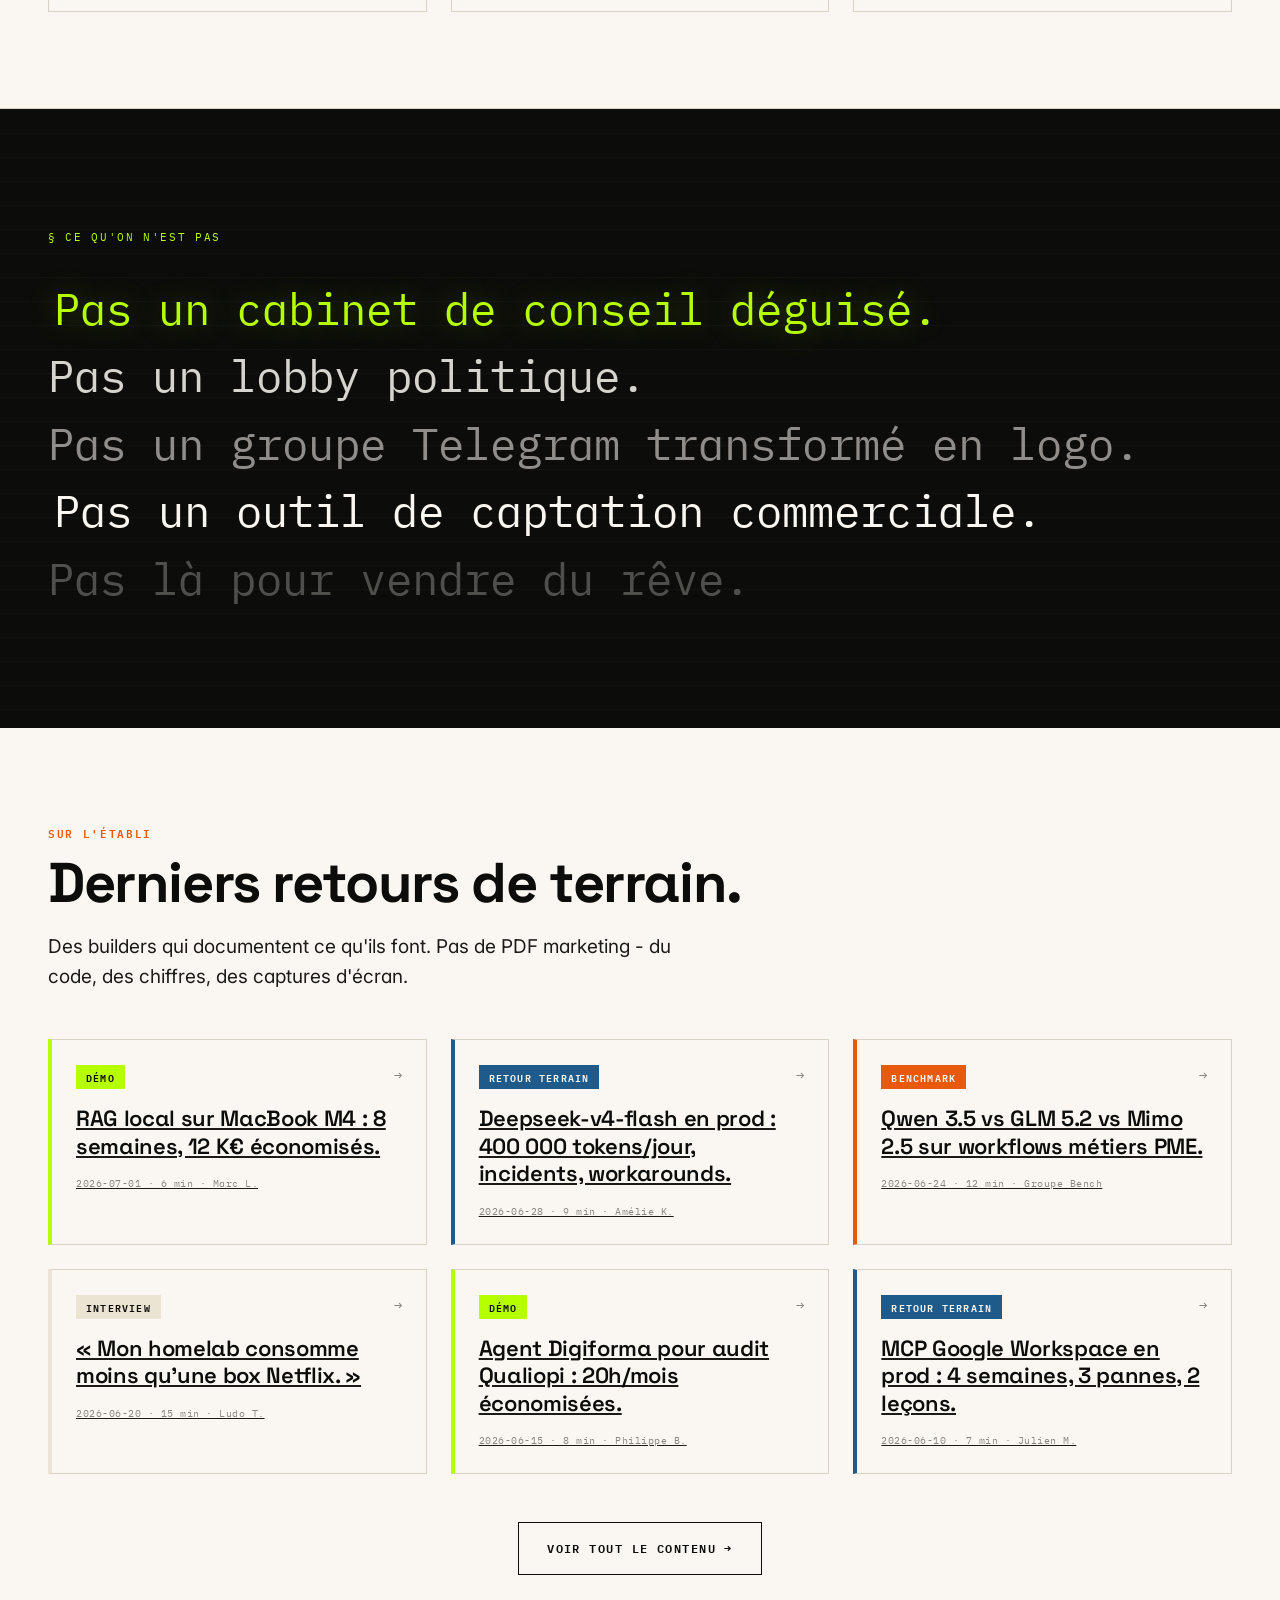
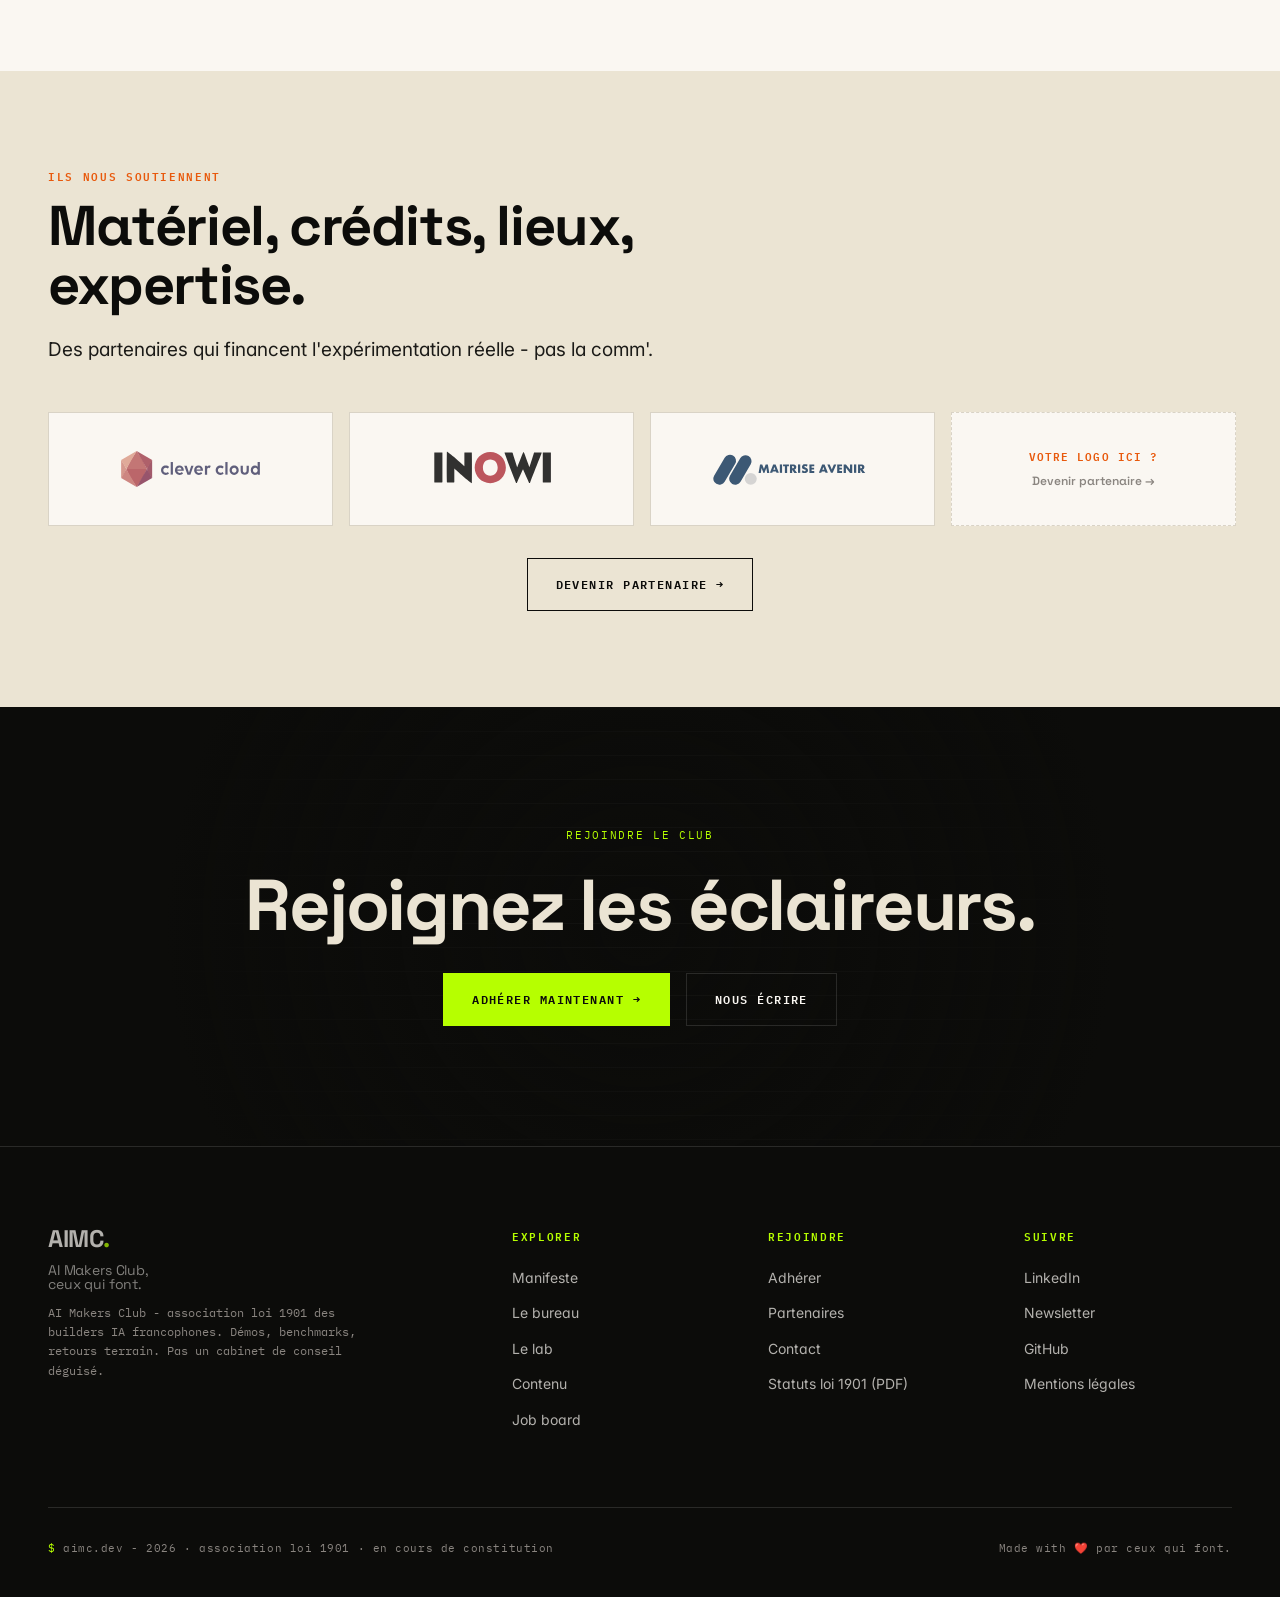
==== commit c086e081: "feat(design): orb hero, scroll reveal, glow neg, card accents, pricing featured, partners CTA 1. Her" ====
--- a/index.html
+++ b/index.html
@@ -144,8 +144,10 @@
  <div class="partner" title="Clever Cloud"><img src="assets/logos/clevercloud.svg" alt="Clever Cloud" style="height:36px;"></div>
  <div class="partner" title="INOWI"><img src="assets/logos/inowi.svg" alt="INOWI" style="height:48px;"></div>
  <div class="partner" title="Maîtrise Avenir"><img src="assets/logos/maitrise-avenir.svg" alt="Maîtrise Avenir" style="height:42px;"></div>
- <div class="partner">Partenaire 4</div>
- <div class="partner">Partenaire 5</div>
+ <a href="partenaires.html" class="partner" title="Devenir partenaire" style="flex-direction:column;gap:8px;text-decoration:none;border-style:dashed;">
+ <span style="font-family:'IBM Plex Mono',monospace;font-size:11px;letter-spacing:.1em;text-transform:uppercase;color:var(--orange);">Votre logo ici ?</span>
+ <span style="font-size:12px;color:var(--mute);">Devenir partenaire →</span>
+ </a>
  </div>
  <div style="margin-top:32px;text-align:center;">
  <a href="partenaires.html" class="btn btn-outline">Devenir partenaire →</a>
--- a/assets/style.css
+++ b/assets/style.css
@@ -32,7 +32,7 @@
 /* ============================================================================
  HEADER (régime sombre - signature machine)
  ============================================================================ */
-.site-header{background:var(--ink);color:var(--paper);border-bottom:1px solid var(--rule-dark);}
+.site-header{background:var(--ink);color:var(--paper);border-bottom:1px solid var(--rule-dark);position:relative;}
 .site-header .container{display:grid;grid-template-columns:auto 1fr auto;align-items:center;gap:16px;padding-top:12px;padding-bottom:12px;}
 
 .brand-block{display:flex;flex-direction:column;align-items:flex-start;gap:0;line-height:1;}
@@ -64,6 +64,11 @@
 .hero::before{content:"";position:absolute;inset:0;
  background-image:radial-gradient(rgba(255,255,255,.08) 1px,transparent 1px);
  background-size:24px 24px;opacity:.5;pointer-events:none;}
+.hero::after{content:"";position:absolute;top:30%;left:50%;width:500px;height:500px;
+ transform:translate(-50%,-50%);border-radius:50%;pointer-events:none;
+ background:radial-gradient(circle,rgba(182,255,0,.08) 0%,rgba(182,255,0,.03) 40%,transparent 70%);
+ animation:orb-pulse 6s ease-in-out infinite alternate;}
+@keyframes orb-pulse{0%{opacity:.6;transform:translate(-50%,-50%) scale(.9);}100%{opacity:1;transform:translate(-50%,-50%) scale(1.1);}}
 .hero .container{position:relative;}
 
 .hero .kicker{font-family:"IBM Plex Mono",monospace;font-size:11px;font-weight:600;
@@ -146,7 +151,7 @@
  display:block;transform:translateY(0);}
 .banner-neg .neg-line.dim-1{opacity:.55;}
 .banner-neg .neg-line.dim-2{opacity:.85;}
-.banner-neg .neg-line.active{color:var(--lime);opacity:1;transform:translateX(6px);}
+.banner-neg .neg-line.active{color:var(--lime);opacity:1;transform:translateX(6px);text-shadow:0 0 30px rgba(182,255,0,.3);}
 .banner-neg .neg-line.past{color:var(--paper);opacity:.35;}
 @media (prefers-reduced-motion:reduce){
  .banner-neg .neg-line{transition:none;}
@@ -163,12 +168,17 @@
  font-family:"IBM Plex Mono",monospace;font-size:14px;color:var(--mute);transition:color .2s,transform .2s;}
 .card-content:hover{transform:translateY(-4px);border-color:var(--ink);}
 .card-content:hover::after{color:var(--orange);transform:translate(4px,0);}
+.card-content{border-left:4px solid transparent;}
 .card-content .tag{font-family:"IBM Plex Mono",monospace;font-size:10px;letter-spacing:.12em;
  text-transform:uppercase;color:var(--ink);background:var(--lime);padding:4px 10px;
  display:inline-block;margin-bottom:16px;font-weight:600;}
 .card-content .tag.blue{background:var(--blue);color:var(--paper);}
 .card-content .tag.orange{background:var(--orange);color:var(--paper);}
 .card-content .tag.beige{background:var(--beige);color:var(--ink);}
+.card-content:has(.tag){border-left-color:var(--lime);}
+.card-content:has(.tag.blue){border-left-color:var(--blue);}
+.card-content:has(.tag.orange){border-left-color:var(--orange);}
+.card-content:has(.tag.beige){border-left-color:var(--beige);}
 .card-content h4{font-family:"Space Grotesk",sans-serif;font-size:22px;line-height:1.25;
  font-weight:600;letter-spacing:-.015em;margin-bottom:16px;color:var(--ink);}
 .card-content .meta{font-family:"IBM Plex Mono",monospace;font-size:10px;color:var(--mute);
@@ -367,35 +377,129 @@
  RESPONSIVE
  ============================================================================ */
 @media (max-width:900px){
- .container{padding:0 24px;}
- 
- section{padding:64px 0;}
- .site-header .container{grid-template-columns:1fr auto;}
+ .container{padding:0 20px;}
+ 
+ section{padding:48px 0;}
+ 
+ /* Header mobile */
+ .site-header .container{grid-template-columns:1fr auto;gap:12px;}
+ .brand{font-size:17px;}
+ .claim{font-size:12px;}
  .tagline{display:none;}
- .nav{display:none;position:absolute;top:100%;left:0;right:0;background:var(--ink);
- flex-direction:column;padding:24px;gap:16px;border-top:1px solid var(--rule-dark);align-items:flex-start;z-index:100;}
- .nav.open{display:flex;}
- .nav-toggle{display:block;}
+ .nav{display:none !important;position:absolute;top:100%;left:0;right:0;background:var(--ink);
+  flex-direction:column;padding:20px;gap:14px;border-top:1px solid var(--rule-dark);
+  border-bottom:1px solid var(--rule-dark);align-items:flex-start;z-index:100;}
+ .nav.open{display:flex !important;}
+ .nav-toggle{display:block;padding:8px;font-size:11px;}
+ 
+ /* Hero */
+ .hero{padding:56px 0 40px;}
+ .hero h1{font-size:clamp(32px,8vw,48px);line-height:1.1;}
+ .hero .sub-motto{font-size:clamp(18px,4vw,24px);}
+ .hero .sub{font-size:16px;}
+ .hero .actions{flex-direction:column;}
+ .hero .actions .btn{width:100%;text-align:center;}
+ 
+ /* Page hero */
+ .page-hero{padding:56px 0 40px;}
+ .page-hero h1{font-size:clamp(36px,10vw,56px);}
+ .page-hero .lead{font-size:16px;}
+ 
+ /* Sections */
+ .sec-head h2{font-size:clamp(28px,7vw,40px);}
+ .sec-head p{font-size:16px;}
+ 
+ /* Piliers */
  .piliers{grid-template-columns:1fr;}
+ .pilier{padding:24px;}
+ .pilier h3{font-size:24px;}
+ 
+ /* Grid content */
  .grid-content{grid-template-columns:1fr;}
- .partners{grid-template-columns:repeat(2,1fr);}
- .grid-bureau{grid-template-columns:repeat(2,1fr);}
+ .card-content h4{font-size:18px;}
+ 
+ /* Partners */
+ .partners{grid-template-columns:repeat(2,1fr);gap:12px;}
+ .partner{padding:20px;aspect-ratio:3/1;}
+ .partner img{max-width:65%;}
+ 
+ /* Bureau */
+ .grid-bureau{grid-template-columns:repeat(2,1fr);gap:16px;}
+ .member .photo{font-size:40px;}
+ .member .info h3{font-size:17px;}
+ 
+ /* Pricing */
  .pricing{grid-template-columns:1fr;}
  .pricing.single{grid-template-columns:1fr;}
+ .plan{padding:28px;}
+ .plan .price{font-size:48px;}
+ 
+ /* Lab */
  .lab-cards{grid-template-columns:1fr;}
- .grid-2{grid-template-columns:1fr;}
+ .lab-card{padding:28px;}
+ .lab-card h3{font-size:24px;}
+ 
+ /* Contact */
+ .grid-2{grid-template-columns:1fr;gap:32px;}
+ .contact-side{padding:24px;}
+ 
+ /* FAQ */
+ .faq-item h4{font-size:17px;}
+ 
+ /* Newsletter */
+ .newsletter{padding:28px;}
+ .newsletter h3{font-size:22px;}
+ .newsletter form{flex-direction:column;}
+ .newsletter input{width:100%;}
+ 
+ /* Bandeau négatif */
+ .banner-neg{padding:64px 0;}
+ .banner-neg .neg{font-size:clamp(22px,5vw,32px);}
+ 
+ /* Manifeste */
+ .manifest-body{padding:64px 0;}
+ .manifest-body h1{font-size:clamp(40px,12vw,64px);}
+ .manifest-body p{font-size:17px;}
+ .manifest-body .neg-block{font-size:16px;}
+ 
+ /* CTA final */
+ .cta-final{padding:64px 0;}
+ .cta-final h2{font-size:clamp(32px,8vw,48px);}
+ .cta-final .actions{flex-direction:column;align-items:center;}
+ .cta-final .actions .btn{width:100%;max-width:340px;text-align:center;}
+ 
+ /* Footer */
+ .site-footer{padding:48px 0 32px;}
  .site-footer .grid-footer{grid-template-columns:1fr;gap:32px;}
- .site-footer .legal{flex-direction:column;gap:12px;text-align:center;}
- .hero{padding:64px 0 48px;}
- .page-hero{padding:80px 0 48px;}
- .manifest-body{padding:64px 0;}
- .manifest-body h1{font-size:56px;}
- .banner-neg{padding:64px 0;}
- .cta-final{padding:64px 0;}
- /* Sticky CTA mobile */
- .cta-sticky{position:fixed;bottom:0;left:0;right:0;background:var(--ink);padding:12px 16px;z-index:99;
- border-top:1px solid var(--rule-dark);display:flex;justify-content:center;}
- .cta-sticky .btn{width:100%;text-align:center;}
+ .site-footer .legal{flex-direction:column;gap:10px;text-align:center;font-size:10px;}
+ 
+ /* Filters */
+ .filters{gap:8px;}
+ .filter{padding:6px 10px;font-size:10px;}
+ 
+ /* Jobs cards */
+ .card-content[style*="display:flex"]{flex-direction:column;gap:12px !important;}
+ 
+ /* Sticky CTA mobile + body padding to avoid overlap */
+ body{padding-bottom:56px;}
+ .cta-sticky{display:flex;position:fixed;bottom:0;left:0;right:0;background:var(--ink);
+  padding:10px 16px;z-index:99;border-top:1px solid var(--rule-dark);justify-content:center;box-shadow:0 -4px 16px rgba(0,0,0,.3);}
+ .cta-sticky .btn{width:100%;max-width:400px;text-align:center;padding:14px 24px;font-size:13px;}
+ 
+ /* Brand-block text wrap */
+ .brand-block{max-width:calc(100vw - 80px);}
 }
+
+/* Desktop: hide sticky CTA and body padding */
 .cta-sticky{display:none;}
-@media (max-width:900px){.cta-sticky{display:flex;}}
+body{padding-bottom:0;}
+
+/* Scroll reveal */
+.reveal{opacity:0;transform:translateY(24px);transition:opacity .6s ease,transform .6s ease;}
+.reveal.visible{opacity:1;transform:translateY(0);}
+
+/* Wider tablet break */
+@media (max-width:1100px){
+ .nav{gap:18px;font-size:10px;}
+ .nav .btn-nav{padding:6px 12px;font-size:9px;}
+}
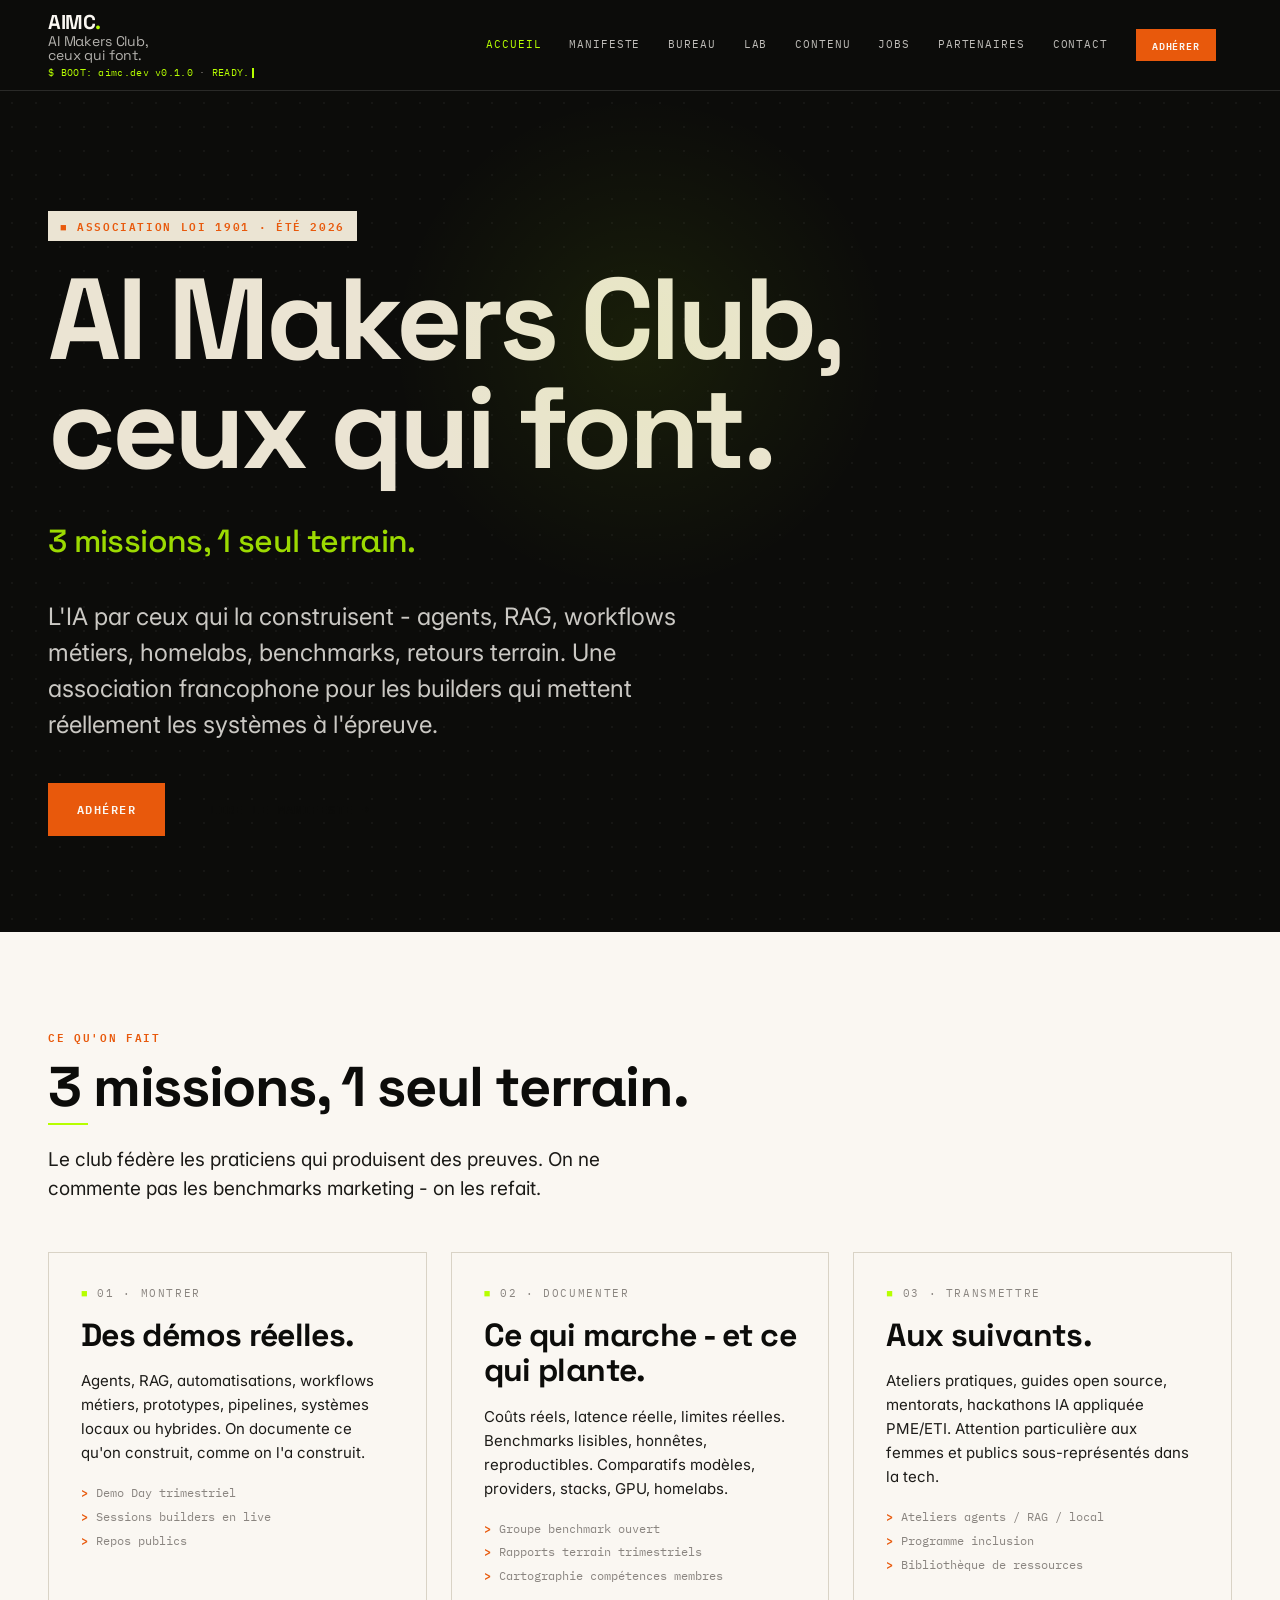
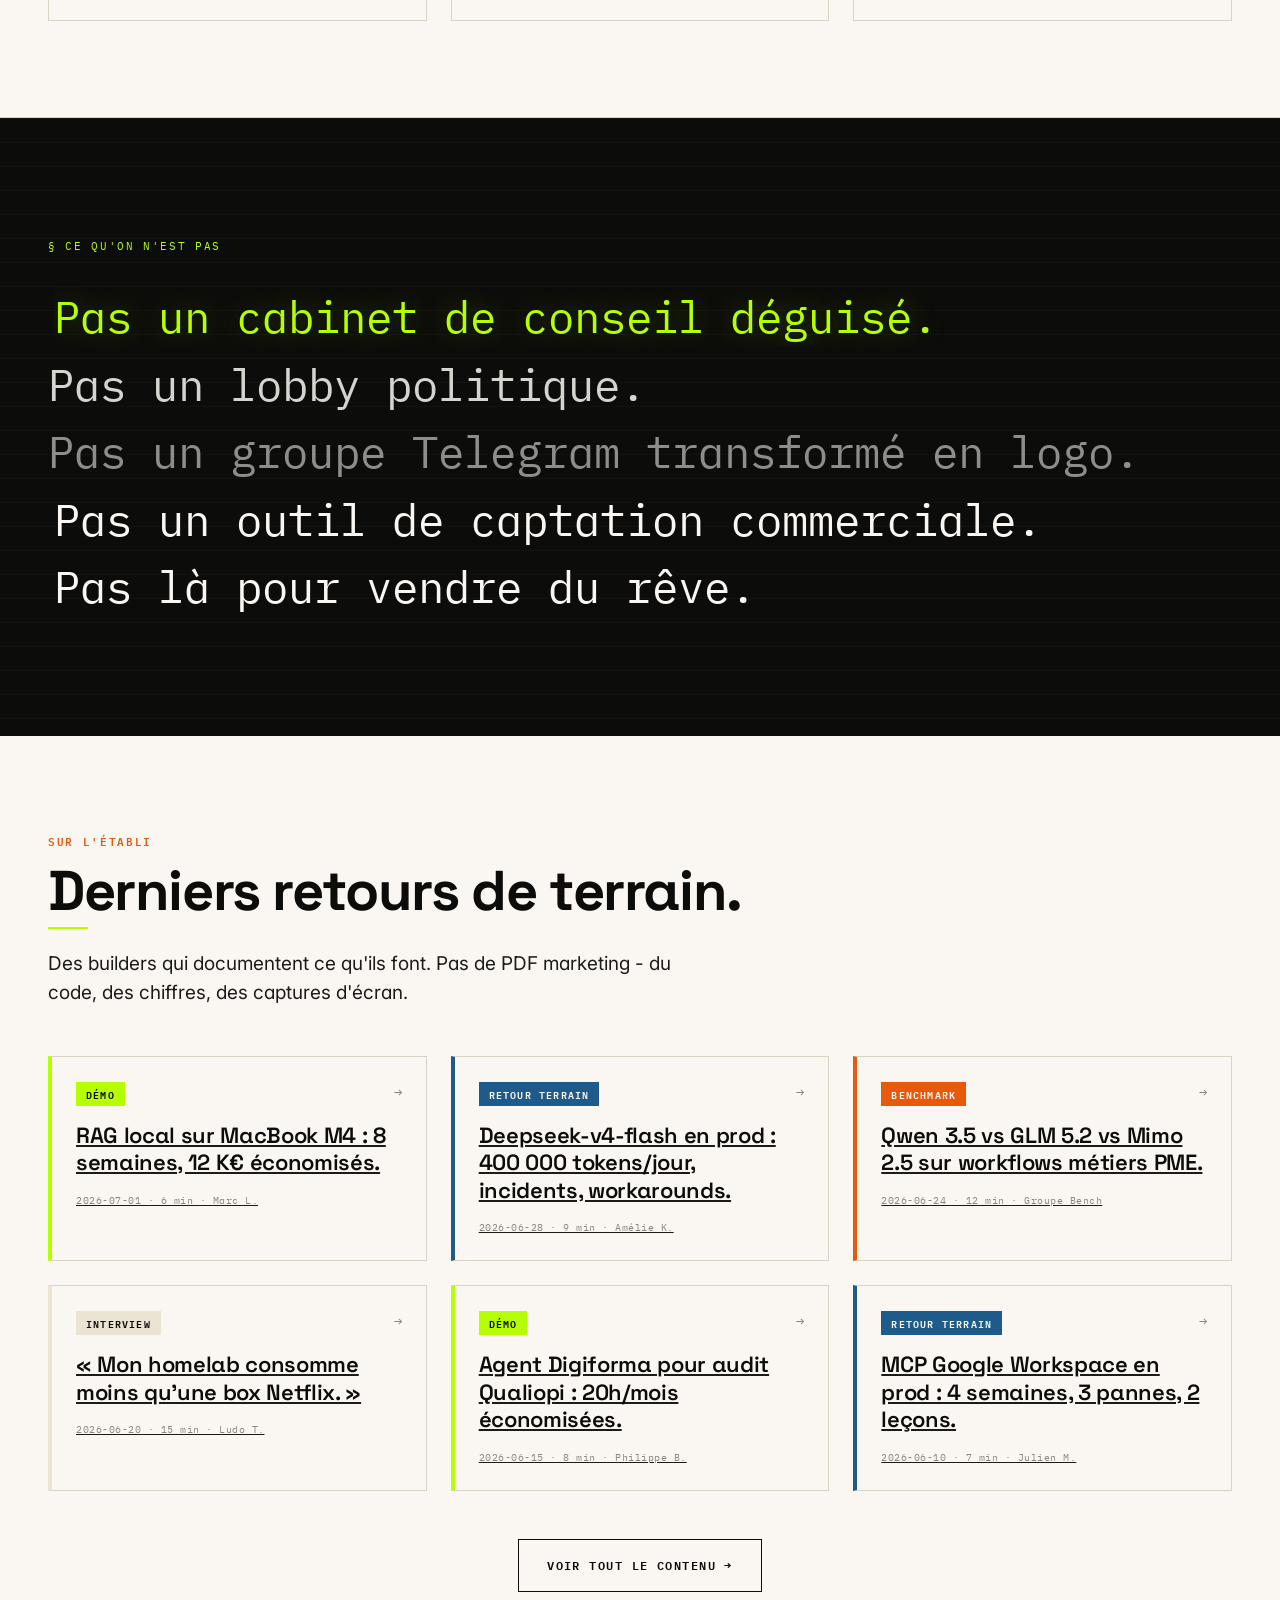
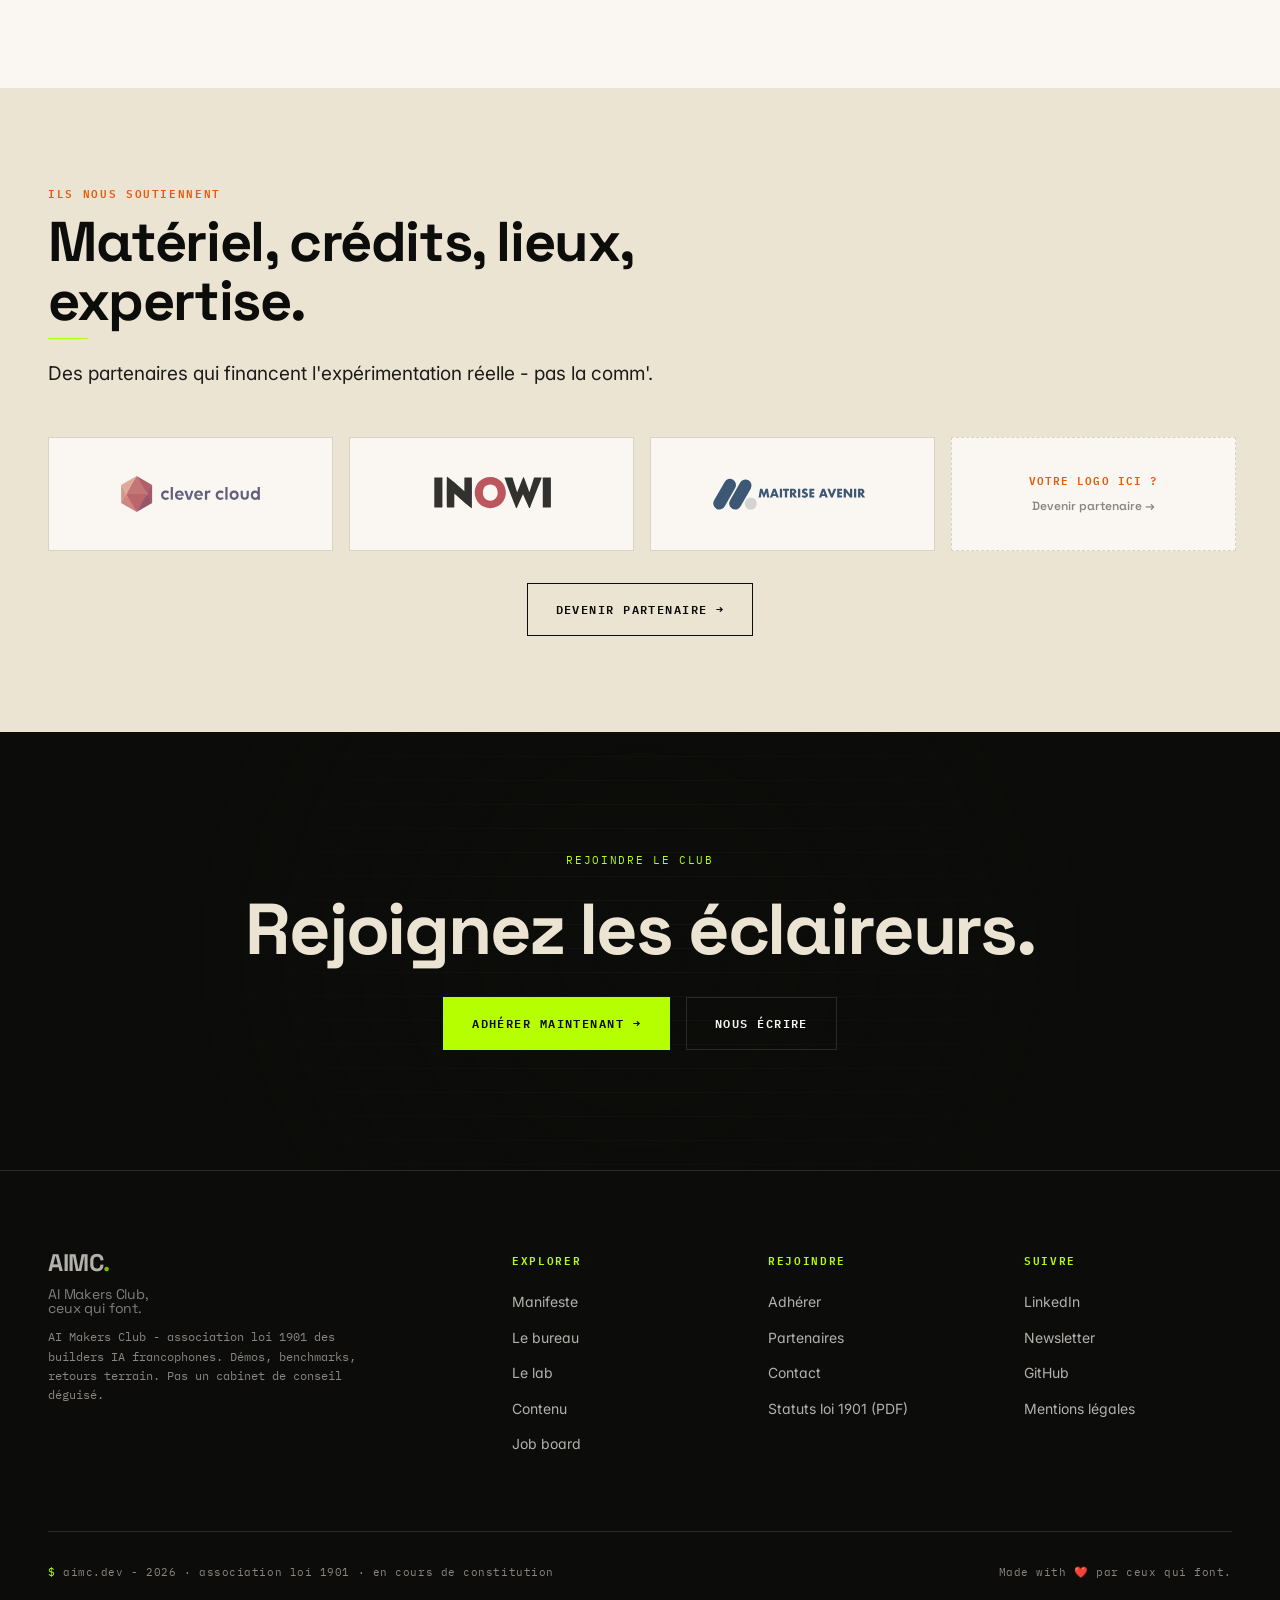
==== commit 464951ce: "feat(motion): grammaire signature 4 primitives + hooks reveal - assets/motion.css : terminal-line, c" ====
--- a/index.html
+++ b/index.html
@@ -8,6 +8,7 @@
 <link rel="preconnect" href="https://fonts.gstatic.com" crossorigin>
 <link href="https://fonts.googleapis.com/css2?family=Space+Grotesk:wght@300;400;500;600;700&family=Inter:wght@300;400;500;600;700;800;900&family=IBM+Plex+Mono:wght@300;400;500;600;700&display=swap" rel="stylesheet">
 <link rel="stylesheet" href="assets/style.css">
+<link rel="stylesheet" href="assets/motion.css">
 </head>
 <body>
 
--- a/assets/motion.css
+++ b/assets/motion.css
@@ -0,0 +1,210 @@
+/* ============================================================================
+   AIMC MOTION SYSTEM v1
+   ---------------------------------------------------------------------------
+   "Chaque animation trace le geste d'un builder qui écrit du code :
+    terminal, précis, jamais gratuit."
+
+   Doc : ~/Projects/aimc-site/MOTION-PLAN.md
+   Chargement : après style.css, avant partials.js
+   ============================================================================ */
+
+:root {
+  /* Durées signature */
+  --t-short: 200ms;    /* Hover, focus, feedback immédiat */
+  --t-med: 500ms;      /* Reveal cards, fade contents */
+  --t-long: 600ms;     /* Path draw, underline, cursor sweep */
+  --t-hero: 800ms;     /* Hero draw, scan CRT bandeau négatif */
+
+  /* Easing signature (ease-out-expo, terminal-like) */
+  --ease-signature: cubic-bezier(0.16, 1, 0.3, 1);
+
+  /* Blink binaire pour curseur */
+  --step-cursor: steps(1);
+}
+
+/* ============================================================================
+   PRIMITIVE A — terminal-line
+   Trait lime horizontal qui se dessine gauche→droite.
+   Usage : kickers, séparateurs, hover cards.
+   ============================================================================ */
+
+.terminal-line {
+  display: inline-block;
+  height: 1px;
+  width: 0;
+  background: #B6FF00;
+  transition: width var(--t-long) var(--ease-signature);
+  vertical-align: middle;
+}
+.terminal-line.visible {
+  width: 40px;
+}
+
+/* Version SVG stroke draw (pour éléments plus complexes) */
+.line-draw {
+  stroke-dasharray: 100;
+  stroke-dashoffset: 100;
+  animation: line-draw-anim var(--t-long) var(--ease-signature) forwards;
+}
+@keyframes line-draw-anim {
+  to { stroke-dashoffset: 0; }
+}
+
+/* ============================================================================
+   PRIMITIVE B — cursor-blink
+   Bloc lime qui bat comme un curseur terminal.
+   Usage : tagline header, loaders, "processing".
+   ============================================================================ */
+
+.cursor-blink {
+  display: inline-block;
+  width: 10px;
+  height: 1em;
+  background: #B6FF00;
+  vertical-align: middle;
+  margin-left: 4px;
+  animation: cursor-blink-anim 1.06s var(--step-cursor) infinite;
+}
+@keyframes cursor-blink-anim {
+  0%, 50% { opacity: 1; }
+  51%, 100% { opacity: 0; }
+}
+
+/* Variante caret fin */
+.cursor-caret {
+  display: inline-block;
+  width: 2px;
+  height: 1em;
+  background: #B6FF00;
+  vertical-align: middle;
+  margin-left: 2px;
+  animation: cursor-blink-anim 1.06s var(--step-cursor) infinite;
+}
+
+/* ============================================================================
+   PRIMITIVE C — content-reveal
+   translateY(20px) + fade + border-left lime au reveal, stagger.
+   Usage : grilles piliers, contenu, bureau, lab.
+   ============================================================================ */
+
+.reveal-term {
+  opacity: 0;
+  transform: translateY(20px);
+  transition:
+    opacity var(--t-med) var(--ease-signature),
+    transform var(--t-med) var(--ease-signature);
+  will-change: transform, opacity;
+}
+.reveal-term.visible {
+  opacity: 1;
+  transform: translateY(0);
+}
+.reveal-term.visible {
+  will-change: auto;
+}
+
+/* Version card avec border-left lime signature */
+.card-reveal {
+  border-left: 2px solid transparent;
+  transition:
+    opacity var(--t-med) var(--ease-signature),
+    transform var(--t-med) var(--ease-signature),
+    border-left-color var(--t-med) var(--ease-signature) 200ms;
+}
+.card-reveal.visible {
+  border-left-color: #B6FF00;
+}
+
+/* Stagger via nth-child (0, 100, 200, 300ms delays) */
+.stagger-terminal > *:nth-child(1) { transition-delay: 0ms; }
+.stagger-terminal > *:nth-child(2) { transition-delay: 100ms; }
+.stagger-terminal > *:nth-child(3) { transition-delay: 200ms; }
+.stagger-terminal > *:nth-child(4) { transition-delay: 300ms; }
+.stagger-terminal > *:nth-child(5) { transition-delay: 400ms; }
+.stagger-terminal > *:nth-child(6) { transition-delay: 500ms; }
+
+/* ============================================================================
+   PRIMITIVE D — neg-cascade
+   Scan CRT lime qui traverse une ligne une seule fois.
+   Usage : bandeau négatif "Ce qu'on n'est pas".
+   ============================================================================ */
+
+.neg-cascade {
+  position: relative;
+  overflow: hidden;
+  display: inline-block;
+}
+.neg-cascade::before {
+  content: '';
+  position: absolute;
+  left: -100%;
+  top: 0;
+  width: 100%;
+  height: 100%;
+  background: linear-gradient(
+    90deg,
+    transparent 0%,
+    rgba(182, 255, 0, 0.12) 50%,
+    transparent 100%
+  );
+  pointer-events: none;
+  z-index: 0;
+}
+.neg-cascade.active::before {
+  animation: neg-scan-anim var(--t-hero) var(--ease-signature) forwards;
+}
+@keyframes neg-scan-anim {
+  0%   { left: -100%; }
+  100% { left: 200%; }
+}
+
+/* ============================================================================
+   UTILITAIRE — underline draw pour h2/h3
+   Trait lime 1.5px qui se dessine sous les titres au reveal.
+   ============================================================================ */
+
+.h-underline {
+  position: relative;
+  display: inline-block;
+  padding-bottom: 8px;
+}
+.h-underline::after {
+  content: '';
+  position: absolute;
+  bottom: 0;
+  left: 0;
+  width: 40px;
+  height: 1.5px;
+  background: #B6FF00;
+  transform: scaleX(0);
+  transform-origin: left center;
+  transition: transform var(--t-long) var(--ease-signature);
+}
+.h-underline.visible::after {
+  transform: scaleX(1);
+}
+
+/* ============================================================================
+   ACCESSIBILITY — prefers-reduced-motion
+   Coupe TOUTES les animations, montre l'état final immédiatement.
+   ============================================================================ */
+
+@media (prefers-reduced-motion: reduce) {
+  .terminal-line,
+  .cursor-blink,
+  .cursor-caret,
+  .reveal-term,
+  .card-reveal,
+  .h-underline::after,
+  .neg-cascade::before,
+  .line-draw {
+    animation: none !important;
+    transition: none !important;
+  }
+  .terminal-line { width: 40px; }
+  .reveal-term { opacity: 1; transform: none; }
+  .card-reveal { border-left-color: #B6FF00; }
+  .h-underline::after { transform: scaleX(1); }
+  .cursor-blink, .cursor-caret { opacity: 1; animation: none !important; }
+  .neg-cascade::before { display: none; }
+}
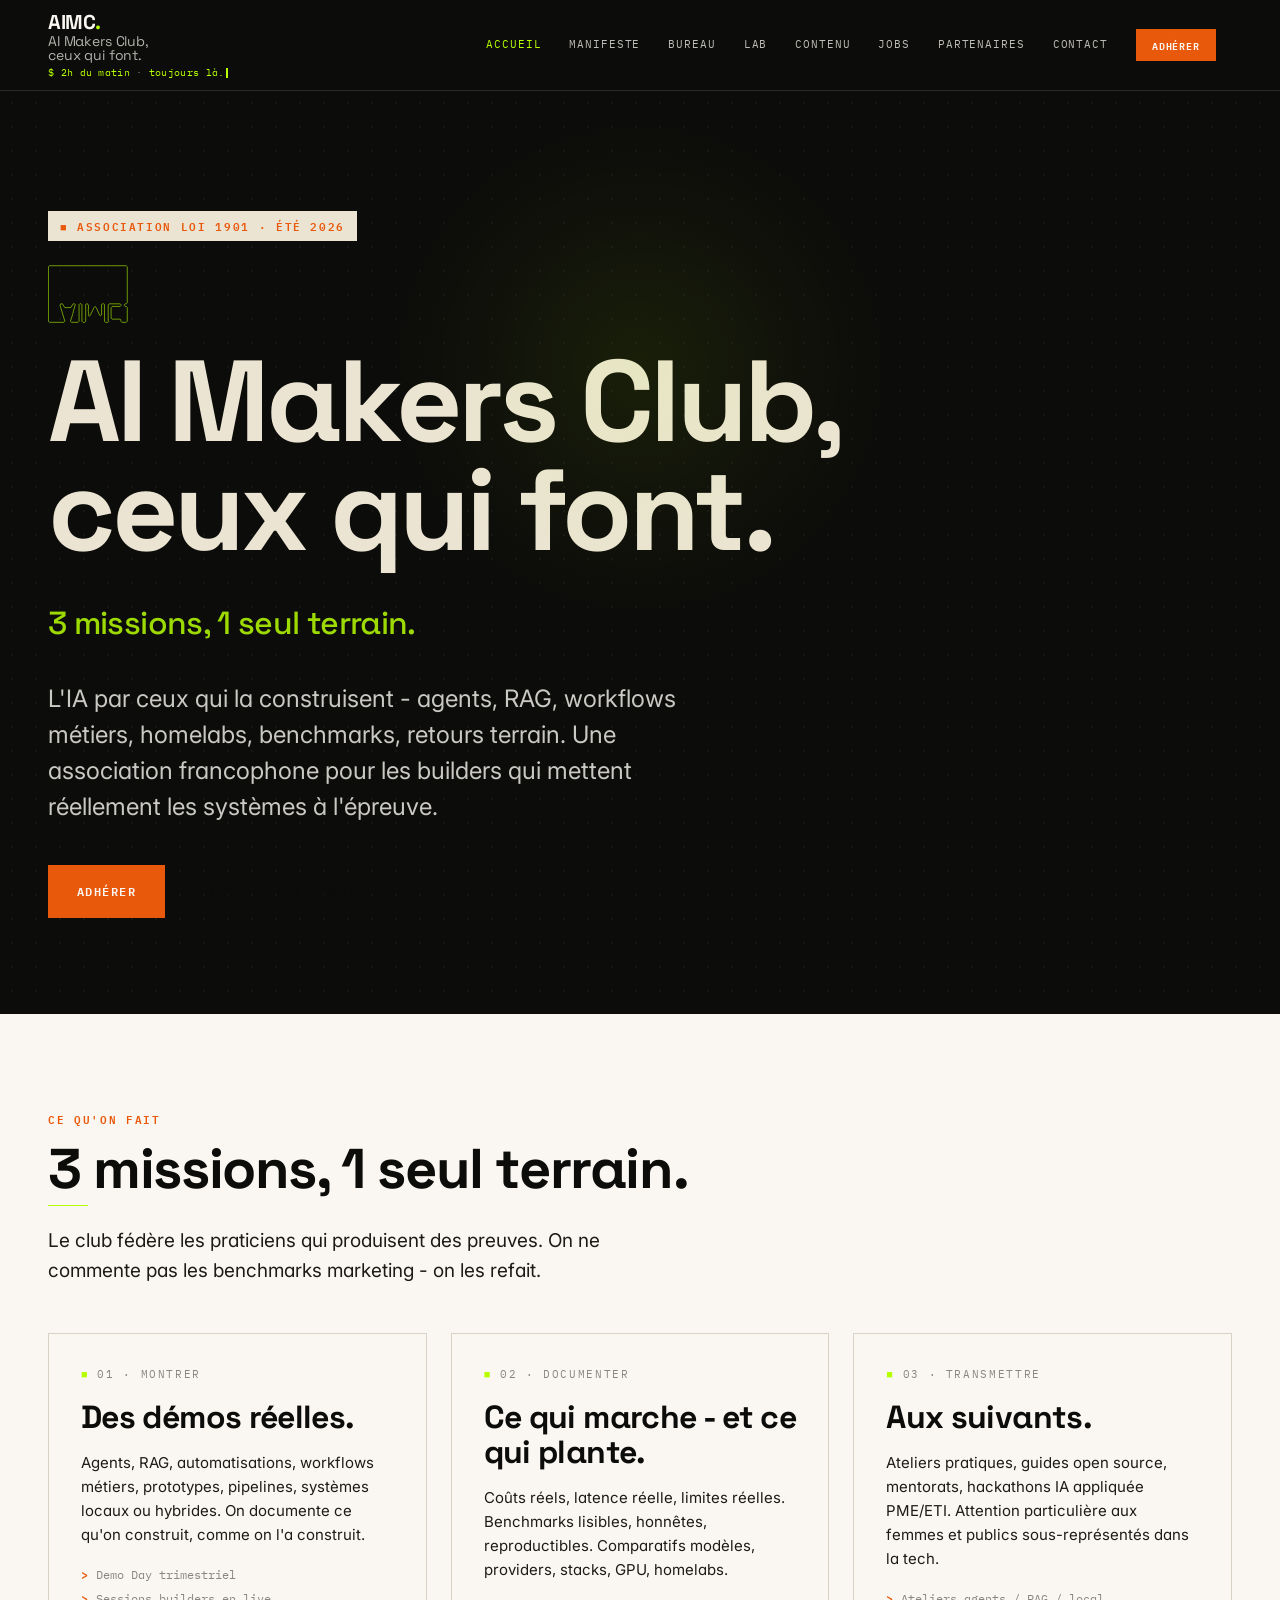
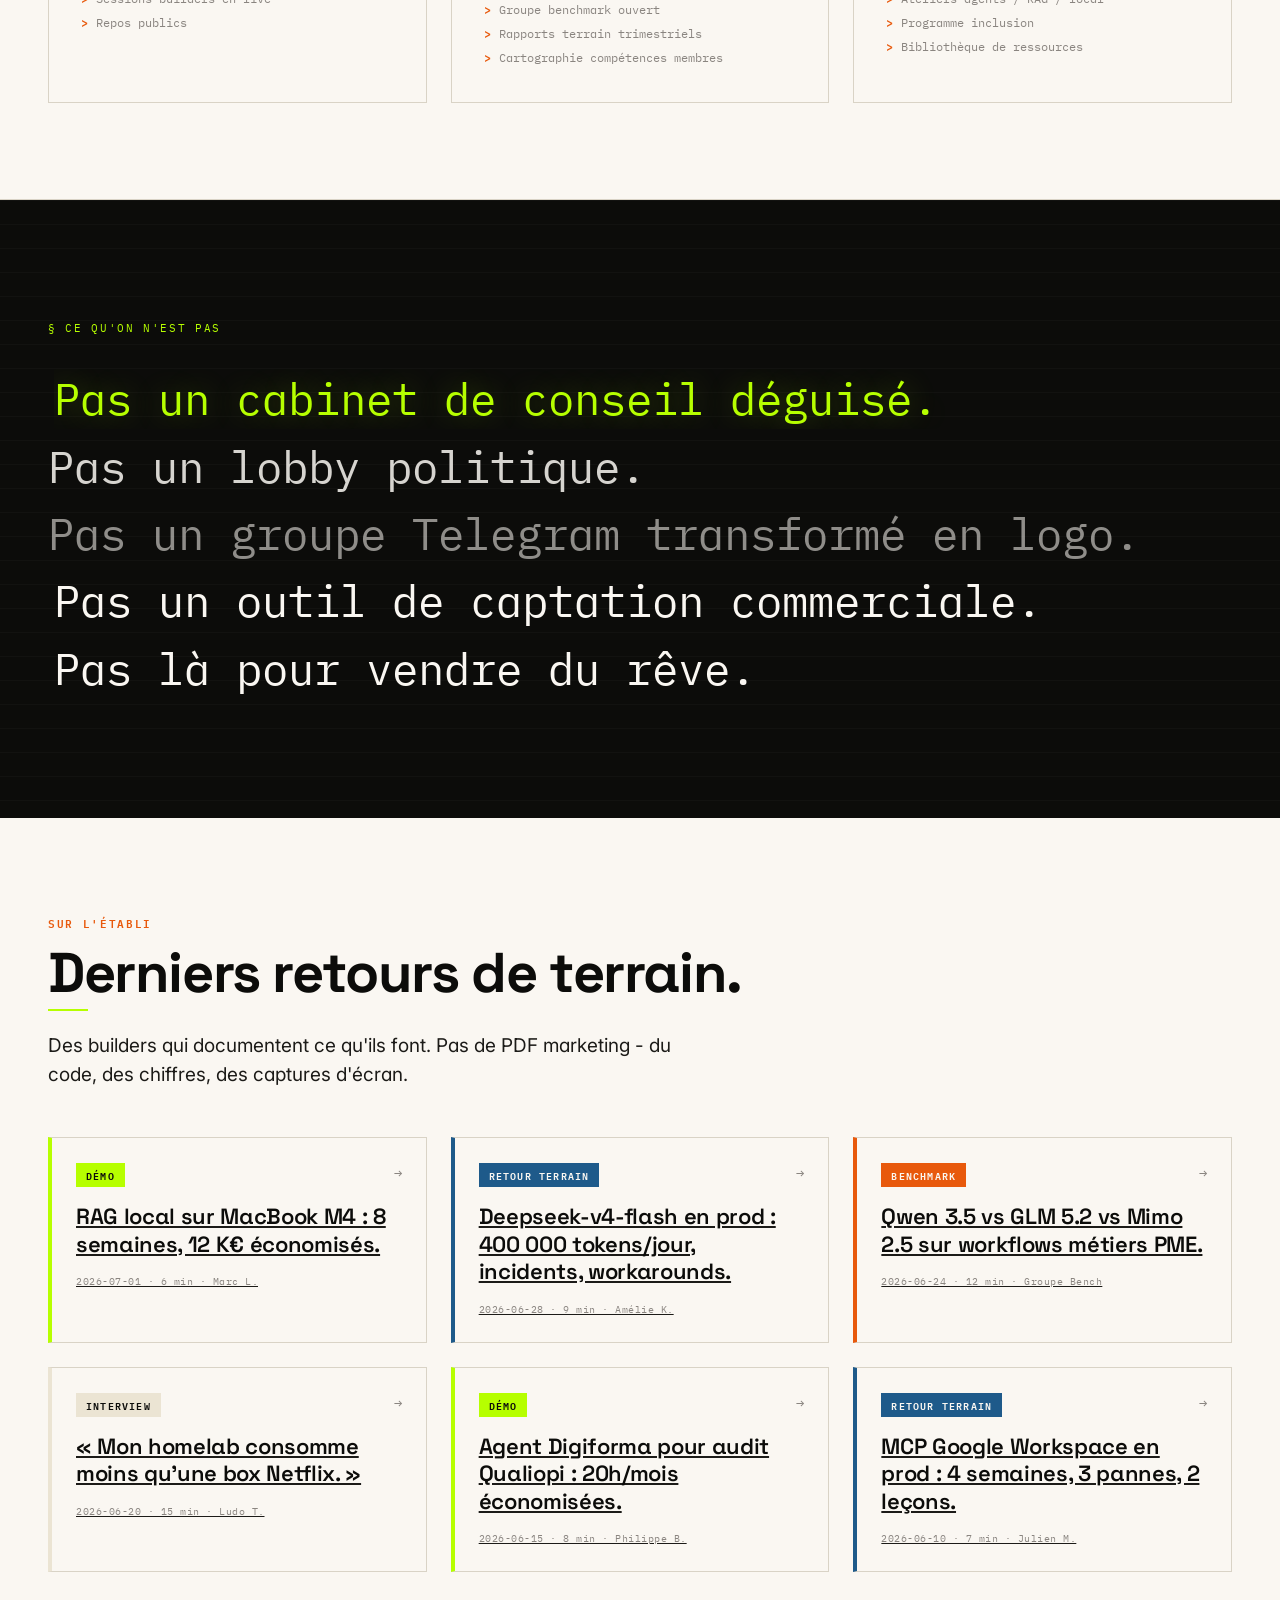
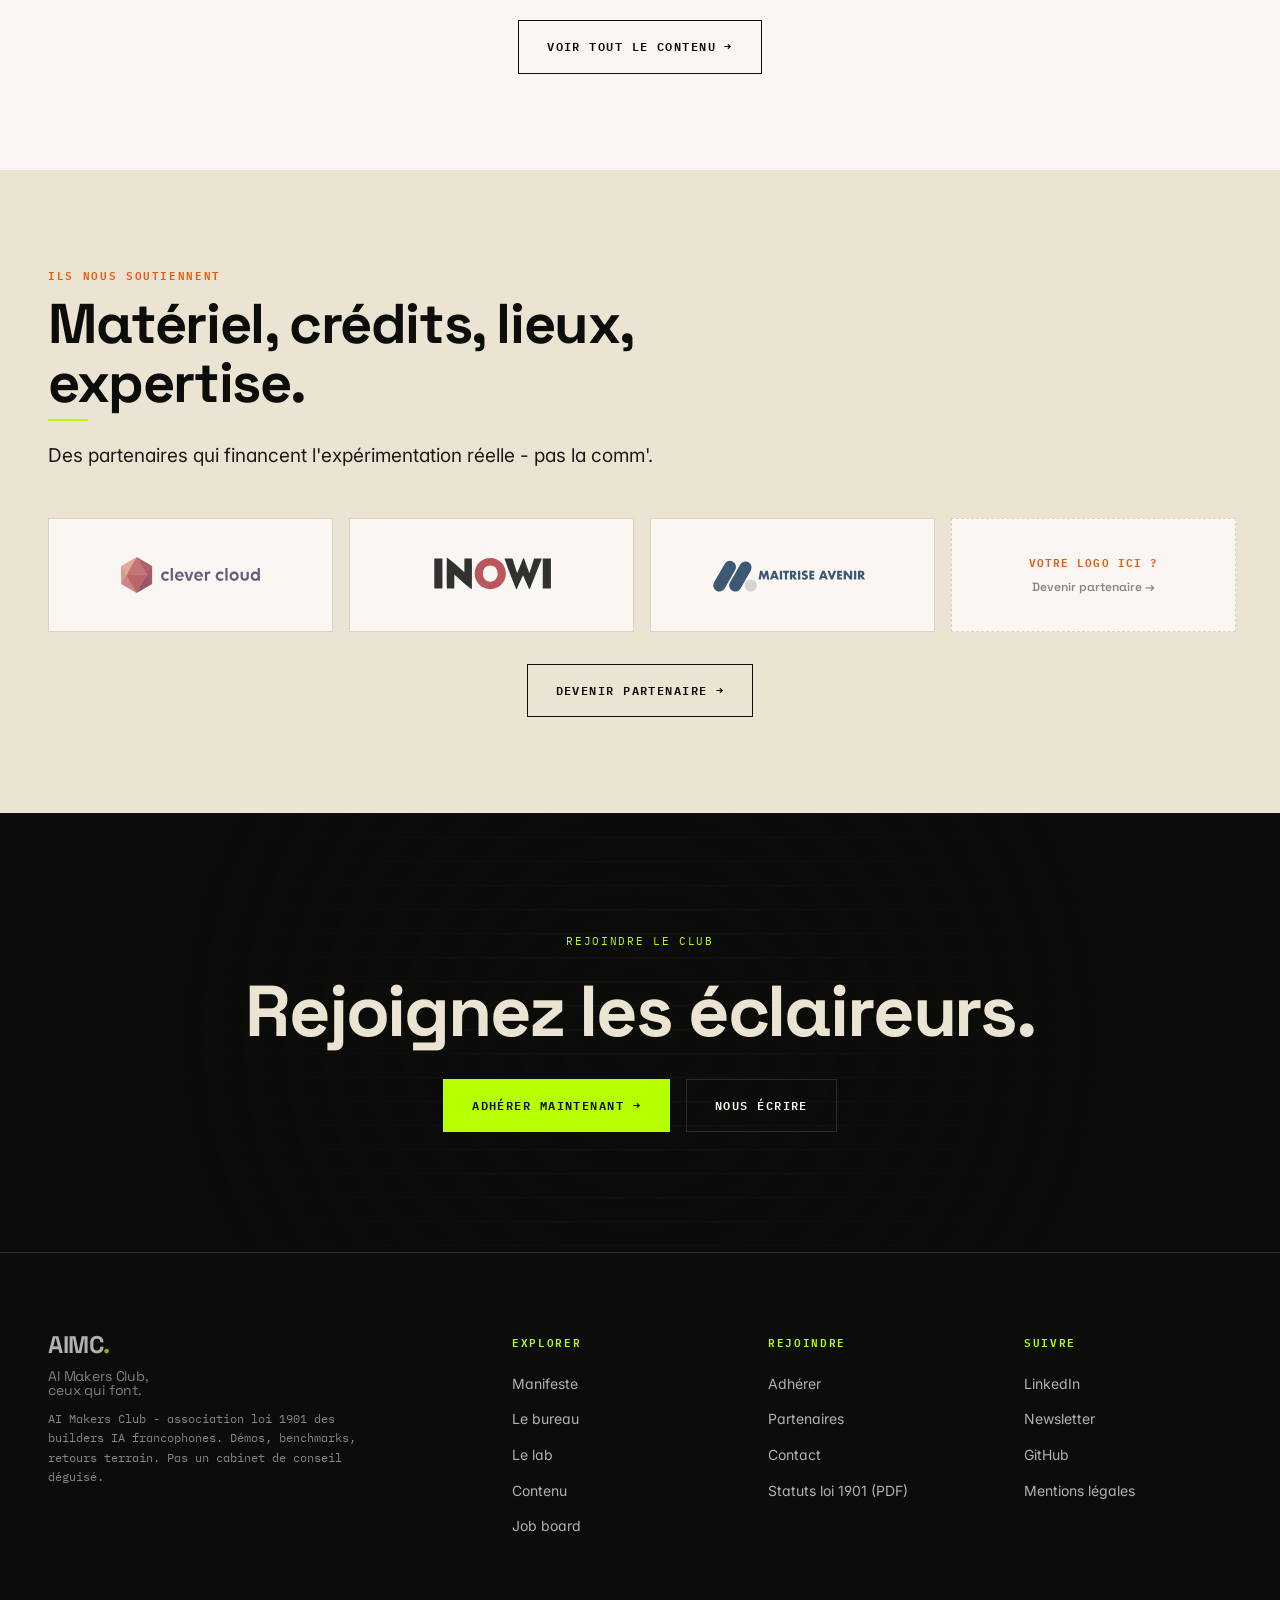
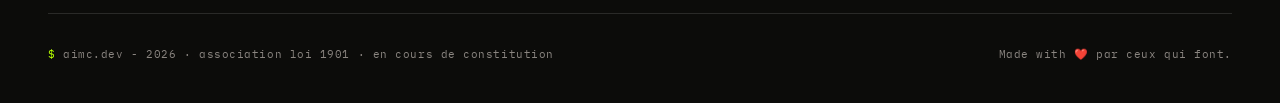
==== commit 021e5e45: "feat(hero): logo AIMC draw-in animation SVG single-path - Vectorisation hybride (skimage morpho math" ====
--- a/index.html
+++ b/index.html
@@ -18,6 +18,11 @@
 <section class="hero">
  <div class="container">
   <div class="kicker">■ Association loi 1901 · Été 2026</div>
+ <div class="hero-logo-draw" aria-hidden="true">
+  <svg xmlns="http://www.w3.org/2000/svg" viewBox="0 0 277 200" fill="none" stroke="#B6FF00" stroke-width="2" class="line-draw-hero">
+   <path d="M271.0 2.5 L5.0 2.5 L1.5 6.0 L1.5 195.0 L5.0 198.5 L55.0 198.5 L58.5 195.0 L41.5 139.0 L44.0 134.5 L50.0 134.5 L58.0 147.5 L79.0 147.5 L87.0 134.5 L92.0 134.5 L94.5 137.0 L87.5 161.0 L88.5 163.0 L85.5 167.0 L86.5 168.0 L77.5 195.0 L81.0 198.5 L104.0 198.5 L107.5 195.0 L107.5 137.0 L110.0 134.5 L115.0 134.5 L117.5 137.0 L117.5 195.0 L121.0 198.5 L127.0 198.5 L130.5 195.0 L130.5 137.0 L133.0 134.5 L137.0 134.5 L140.5 141.0 L139.5 160.0 L141.5 170.0 L139.5 174.0 L143.0 177.5 L146.5 174.0 L159.5 147.0 L163.0 143.5 L167.5 149.0 L178.5 173.0 L182.0 176.5 L185.5 173.0 L185.5 137.0 L188.0 134.5 L193.0 134.5 L195.5 137.0 L195.5 195.0 L199.0 198.5 L207.0 198.5 L210.5 195.0 L208.5 193.0 L208.5 138.0 L212.0 134.5 L250.0 134.5 L252.5 137.0 L252.5 141.0 L250.0 143.5 L222.0 143.5 L218.5 147.0 L218.5 184.0 L222.0 187.5 L250.0 187.5 L252.5 190.0 L252.5 195.0 L256.0 198.5 L271.0 198.5 L274.5 195.0 L274.5 147.0 L271.0 143.5 L267.0 143.5 L264.5 141.0 L264.5 137.0 L267.0 134.5 L271.0 134.5 L274.5 131.0 L274.5 6.0 L271.0 2.5 Z"/>
+  </svg>
+ </div>
  <h1>AI Makers Club,<br>ceux qui font.</h1>
     <p class="sub-motto">3 missions, 1 seul terrain.</p>
  <p class="sub">L'IA par ceux qui la construisent - agents, RAG, workflows métiers, homelabs, benchmarks, retours terrain. Une association francophone pour les builders qui mettent réellement les systèmes à l'épreuve.</p>
--- a/assets/motion.css
+++ b/assets/motion.css
@@ -156,6 +156,35 @@
 @keyframes neg-scan-anim {
   0%   { left: -100%; }
   100% { left: 200%; }
+}
+
+/* ============================================================================
+   HERO — logo draw-in
+   Logo AIMC en SVG unique path, stroke-dashoffset au load.
+   ============================================================================ */
+
+.hero-logo-draw {
+  margin-bottom: 24px;
+}
+
+.hero-logo-draw svg {
+  width: 80px;
+  height: auto;
+  stroke-dasharray: 1662;
+  stroke-dashoffset: 1662;
+  display: block;
+}
+
+.hero-logo-draw svg.hero-drawn {
+  animation: hero-draw-in 1200ms cubic-bezier(0.16, 1, 0.3, 1) forwards;
+  stroke-dashoffset: 0;
+  stroke: #B6FF00;
+}
+
+@keyframes hero-draw-in {
+  0%   { stroke-dashoffset: 1662; }
+  60%  { stroke-dashoffset: 0; }
+  100% { stroke-dashoffset: 0; stroke-opacity: 1; }
 }
 
 /* ============================================================================
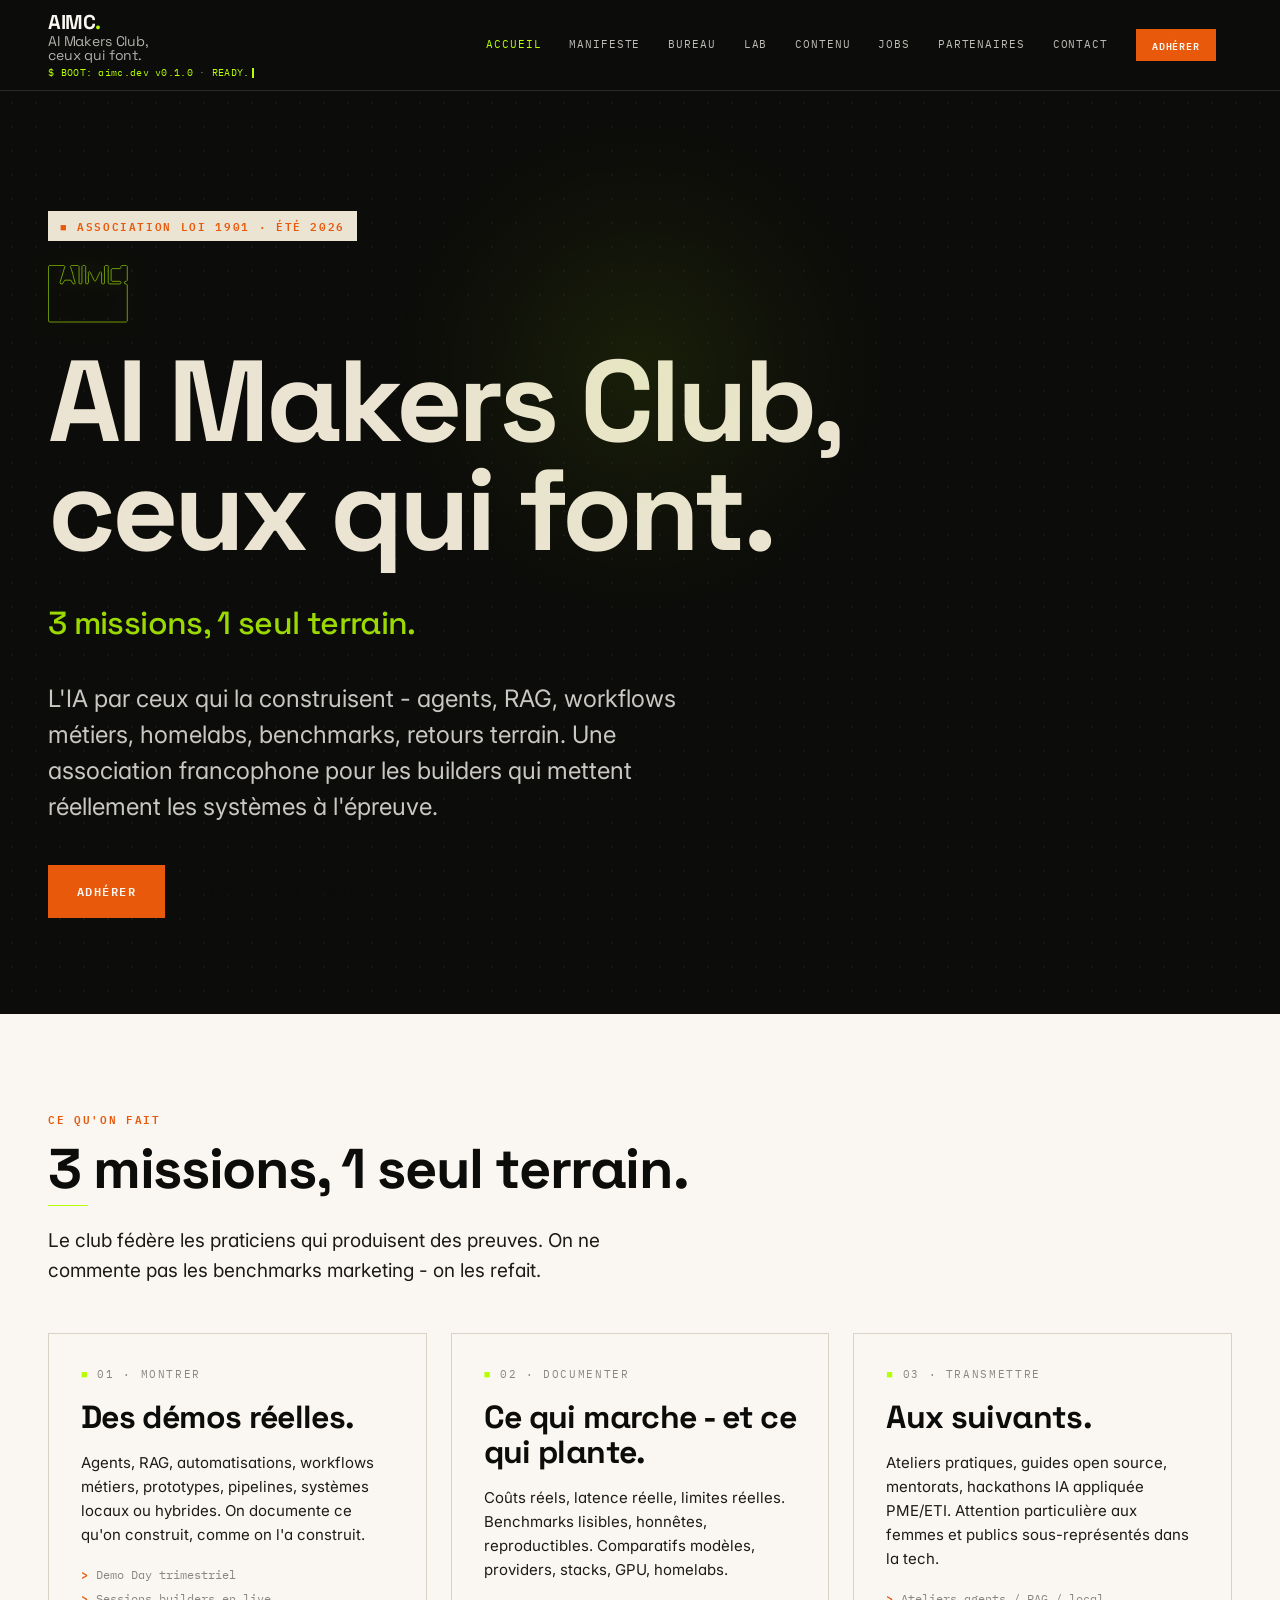
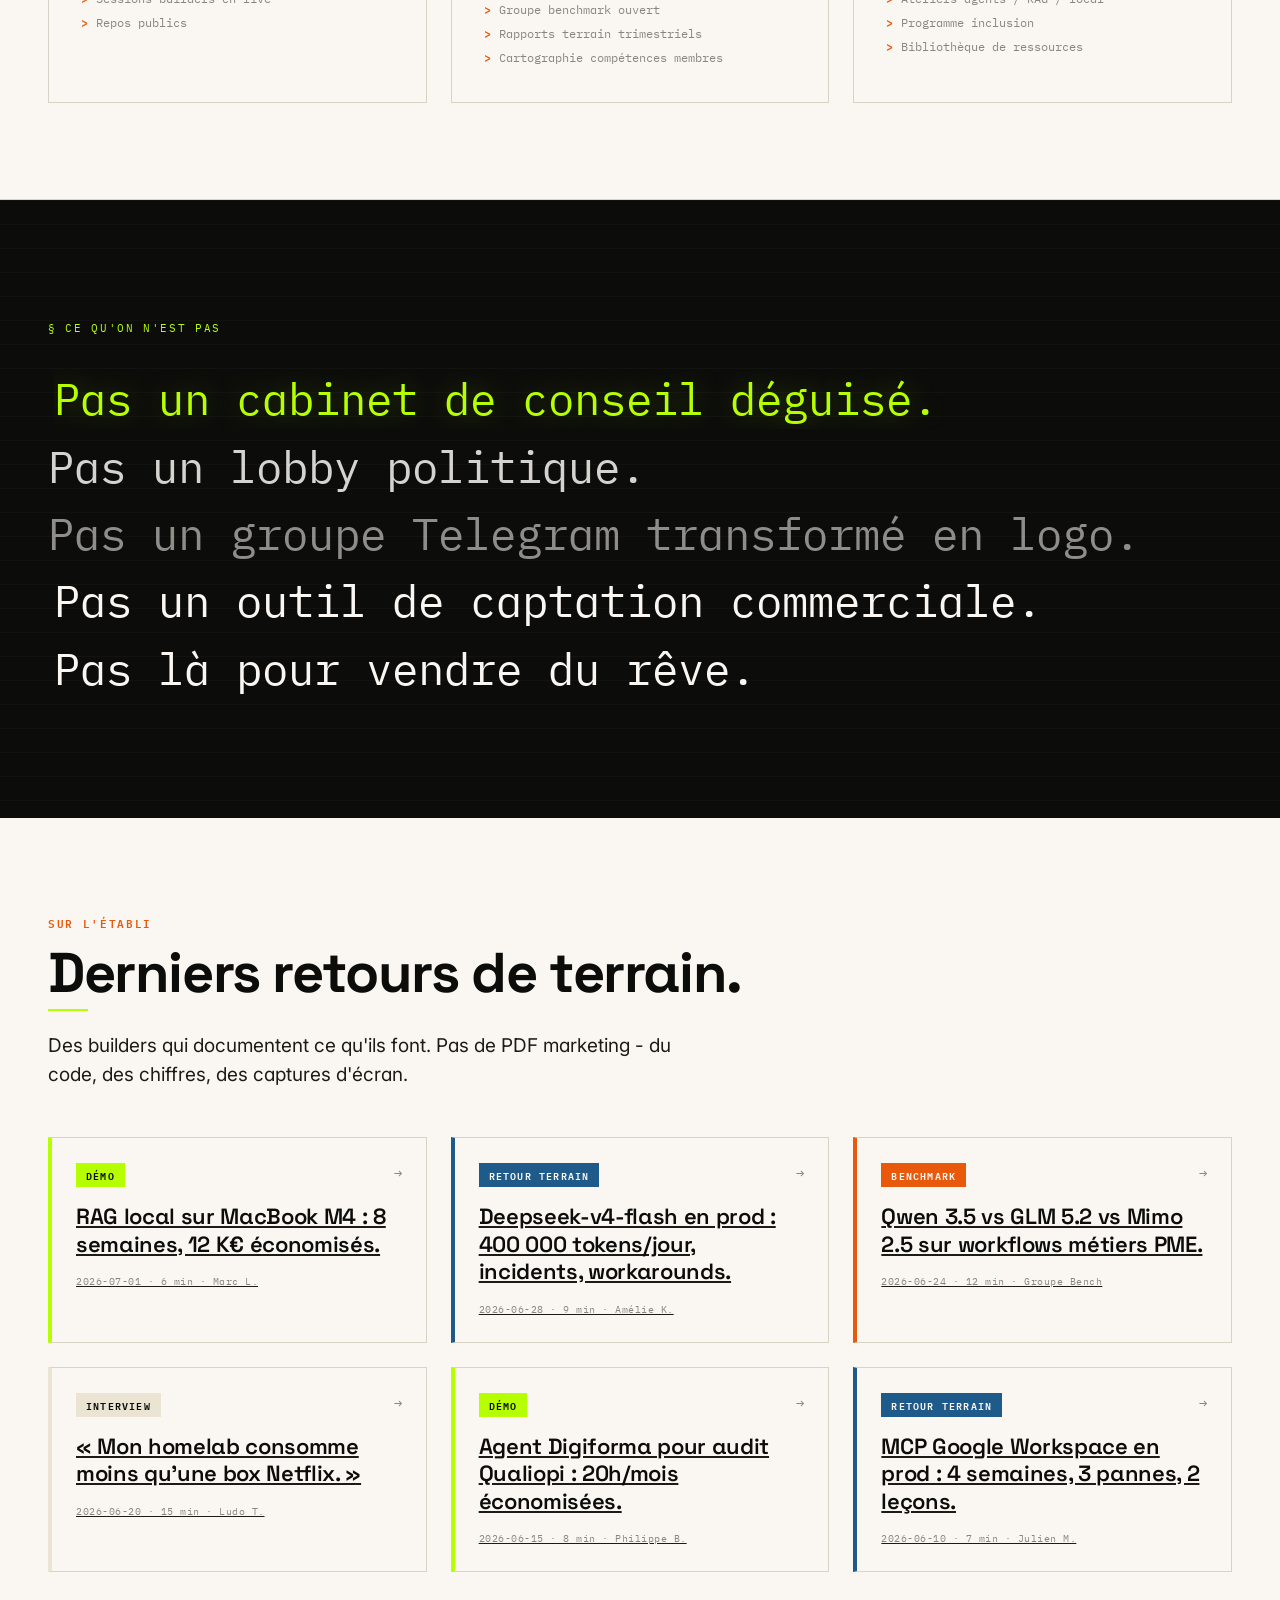
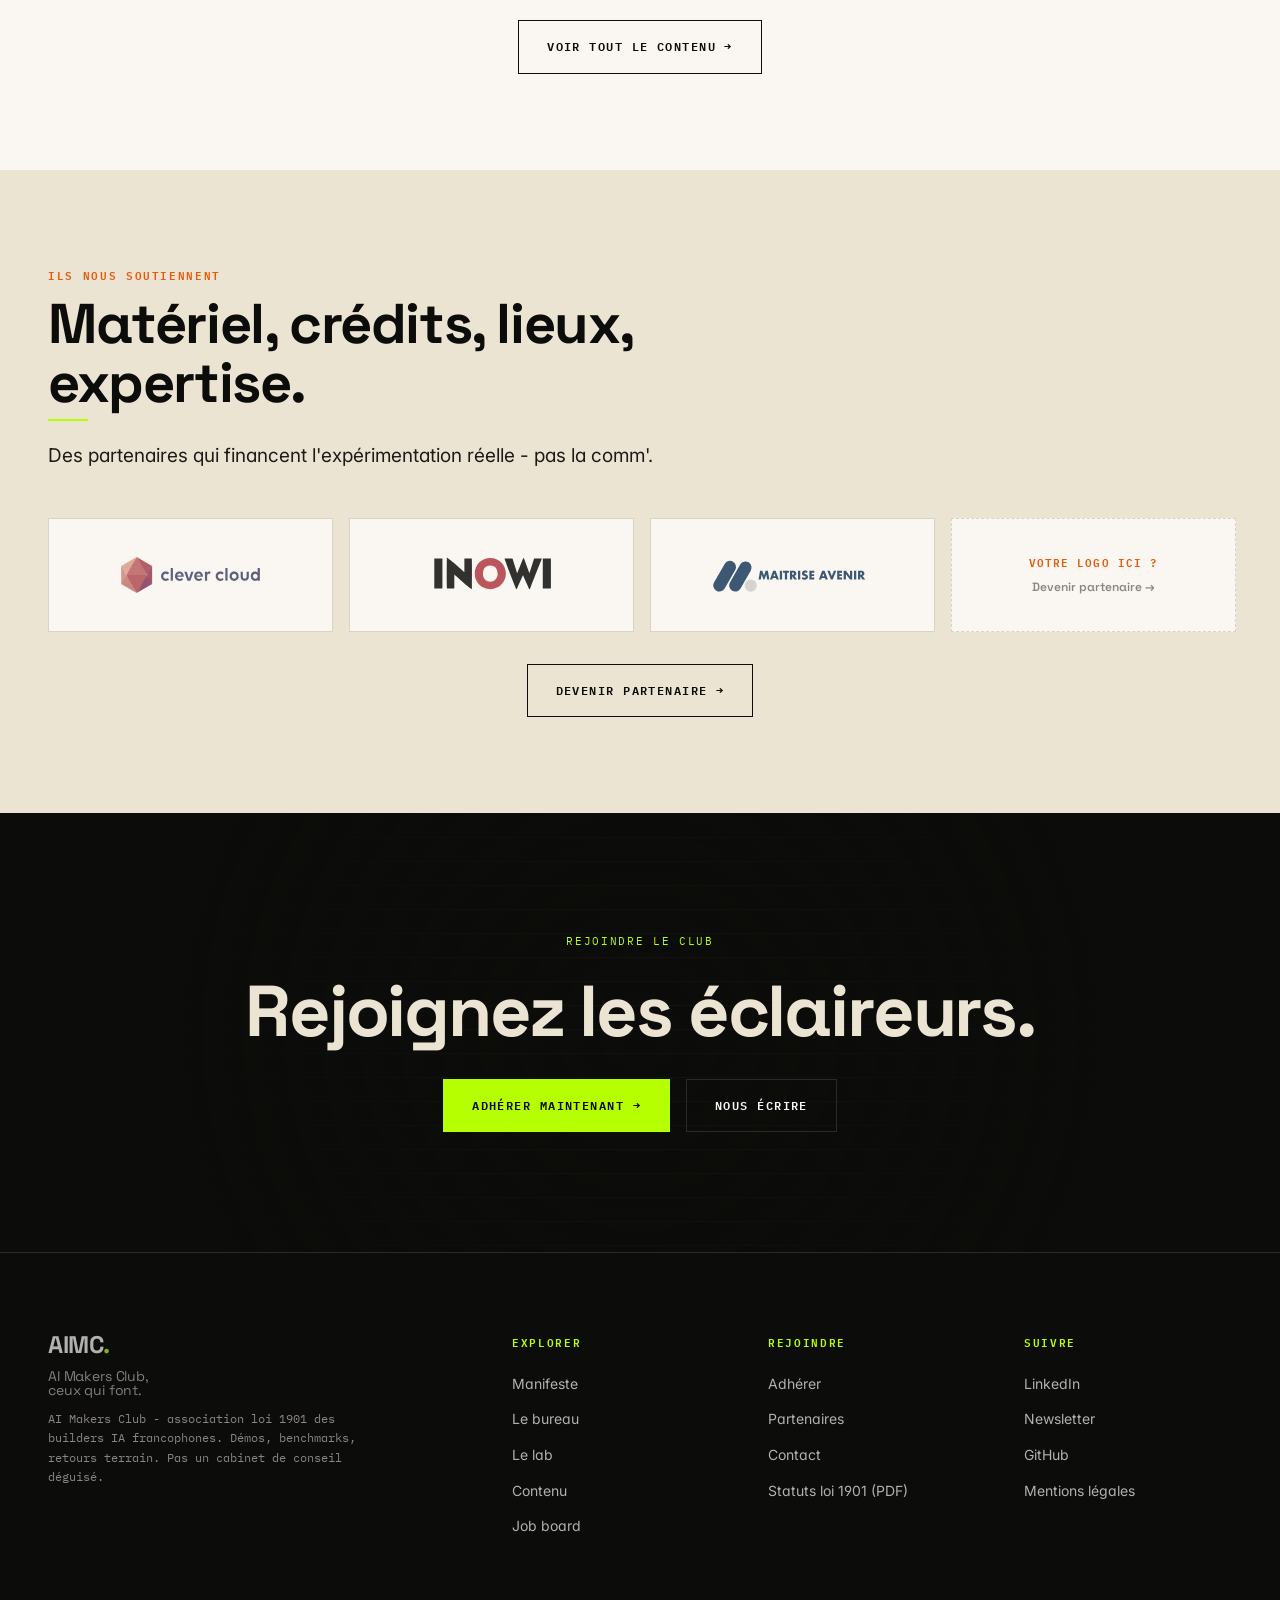
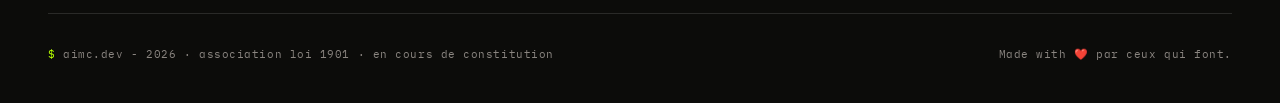
==== commit b5f9c9c1: "fix(hero): logo à l'envers vertical — flip Y du path L'extraction skimage sortait les coordonnées av" ====
--- a/index.html
+++ b/index.html
@@ -20,7 +20,7 @@
   <div class="kicker">■ Association loi 1901 · Été 2026</div>
  <div class="hero-logo-draw" aria-hidden="true">
   <svg xmlns="http://www.w3.org/2000/svg" viewBox="0 0 277 200" fill="none" stroke="#B6FF00" stroke-width="2" class="line-draw-hero">
-   <path d="M271.0 2.5 L5.0 2.5 L1.5 6.0 L1.5 195.0 L5.0 198.5 L55.0 198.5 L58.5 195.0 L41.5 139.0 L44.0 134.5 L50.0 134.5 L58.0 147.5 L79.0 147.5 L87.0 134.5 L92.0 134.5 L94.5 137.0 L87.5 161.0 L88.5 163.0 L85.5 167.0 L86.5 168.0 L77.5 195.0 L81.0 198.5 L104.0 198.5 L107.5 195.0 L107.5 137.0 L110.0 134.5 L115.0 134.5 L117.5 137.0 L117.5 195.0 L121.0 198.5 L127.0 198.5 L130.5 195.0 L130.5 137.0 L133.0 134.5 L137.0 134.5 L140.5 141.0 L139.5 160.0 L141.5 170.0 L139.5 174.0 L143.0 177.5 L146.5 174.0 L159.5 147.0 L163.0 143.5 L167.5 149.0 L178.5 173.0 L182.0 176.5 L185.5 173.0 L185.5 137.0 L188.0 134.5 L193.0 134.5 L195.5 137.0 L195.5 195.0 L199.0 198.5 L207.0 198.5 L210.5 195.0 L208.5 193.0 L208.5 138.0 L212.0 134.5 L250.0 134.5 L252.5 137.0 L252.5 141.0 L250.0 143.5 L222.0 143.5 L218.5 147.0 L218.5 184.0 L222.0 187.5 L250.0 187.5 L252.5 190.0 L252.5 195.0 L256.0 198.5 L271.0 198.5 L274.5 195.0 L274.5 147.0 L271.0 143.5 L267.0 143.5 L264.5 141.0 L264.5 137.0 L267.0 134.5 L271.0 134.5 L274.5 131.0 L274.5 6.0 L271.0 2.5 Z"/>
+   <g transform="matrix(1 0 0 -1 0 200)"><path d="M271.0 2.5 L5.0 2.5 L1.5 6.0 L1.5 195.0 L5.0 198.5 L55.0 198.5 L58.5 195.0 L41.5 139.0 L44.0 134.5 L50.0 134.5 L58.0 147.5 L79.0 147.5 L87.0 134.5 L92.0 134.5 L94.5 137.0 L87.5 161.0 L88.5 163.0 L85.5 167.0 L86.5 168.0 L77.5 195.0 L81.0 198.5 L104.0 198.5 L107.5 195.0 L107.5 137.0 L110.0 134.5 L115.0 134.5 L117.5 137.0 L117.5 195.0 L121.0 198.5 L127.0 198.5 L130.5 195.0 L130.5 137.0 L133.0 134.5 L137.0 134.5 L140.5 141.0 L139.5 160.0 L141.5 170.0 L139.5 174.0 L143.0 177.5 L146.5 174.0 L159.5 147.0 L163.0 143.5 L167.5 149.0 L178.5 173.0 L182.0 176.5 L185.5 173.0 L185.5 137.0 L188.0 134.5 L193.0 134.5 L195.5 137.0 L195.5 195.0 L199.0 198.5 L207.0 198.5 L210.5 195.0 L208.5 193.0 L208.5 138.0 L212.0 134.5 L250.0 134.5 L252.5 137.0 L252.5 141.0 L250.0 143.5 L222.0 143.5 L218.5 147.0 L218.5 184.0 L222.0 187.5 L250.0 187.5 L252.5 190.0 L252.5 195.0 L256.0 198.5 L271.0 198.5 L274.5 195.0 L274.5 147.0 L271.0 143.5 L267.0 143.5 L264.5 141.0 L264.5 137.0 L267.0 134.5 L271.0 134.5 L274.5 131.0 L274.5 6.0 L271.0 2.5 Z"/></g>
   </svg>
  </div>
  <h1>AI Makers Club,<br>ceux qui font.</h1>
--- a/assets/motion.css
+++ b/assets/motion.css
@@ -98,8 +98,6 @@
 .reveal-term.visible {
   opacity: 1;
   transform: translateY(0);
-}
-.reveal-term.visible {
   will-change: auto;
 }
 
@@ -171,20 +169,21 @@
   width: 80px;
   height: auto;
   stroke-dasharray: 1662;
-  stroke-dashoffset: 1662;
+  /* Offset négatif : le trait se dessine dans le sens du tracé (haut-gauche → contour) */
+  stroke-dashoffset: -1662;
+  opacity: 0;
   display: block;
 }
 
 .hero-logo-draw svg.hero-drawn {
-  animation: hero-draw-in 1200ms cubic-bezier(0.16, 1, 0.3, 1) forwards;
-  stroke-dashoffset: 0;
-  stroke: #B6FF00;
+  animation: hero-draw-in 1400ms cubic-bezier(0.16, 1, 0.3, 1) forwards;
+  /* forwards retient la frame 100% (offset 0 + glow) après l'animation */
 }
 
 @keyframes hero-draw-in {
-  0%   { stroke-dashoffset: 1662; }
-  60%  { stroke-dashoffset: 0; }
-  100% { stroke-dashoffset: 0; stroke-opacity: 1; }
+  0%   { stroke-dashoffset: -1662; opacity: 1; filter: none; }
+  85%  { stroke-dashoffset: 0; filter: none; }
+  100% { stroke-dashoffset: 0; opacity: 1; filter: drop-shadow(0 0 10px rgba(182, 255, 0, 0.35)); }
 }
 
 /* ============================================================================
@@ -226,7 +225,8 @@
   .card-reveal,
   .h-underline::after,
   .neg-cascade::before,
-  .line-draw {
+  .line-draw,
+  .hero-logo-draw svg {
     animation: none !important;
     transition: none !important;
   }
@@ -236,4 +236,5 @@
   .h-underline::after { transform: scaleX(1); }
   .cursor-blink, .cursor-caret { opacity: 1; animation: none !important; }
   .neg-cascade::before { display: none; }
-}
+  .hero-logo-draw svg { stroke-dashoffset: 0; opacity: 1; }
+}
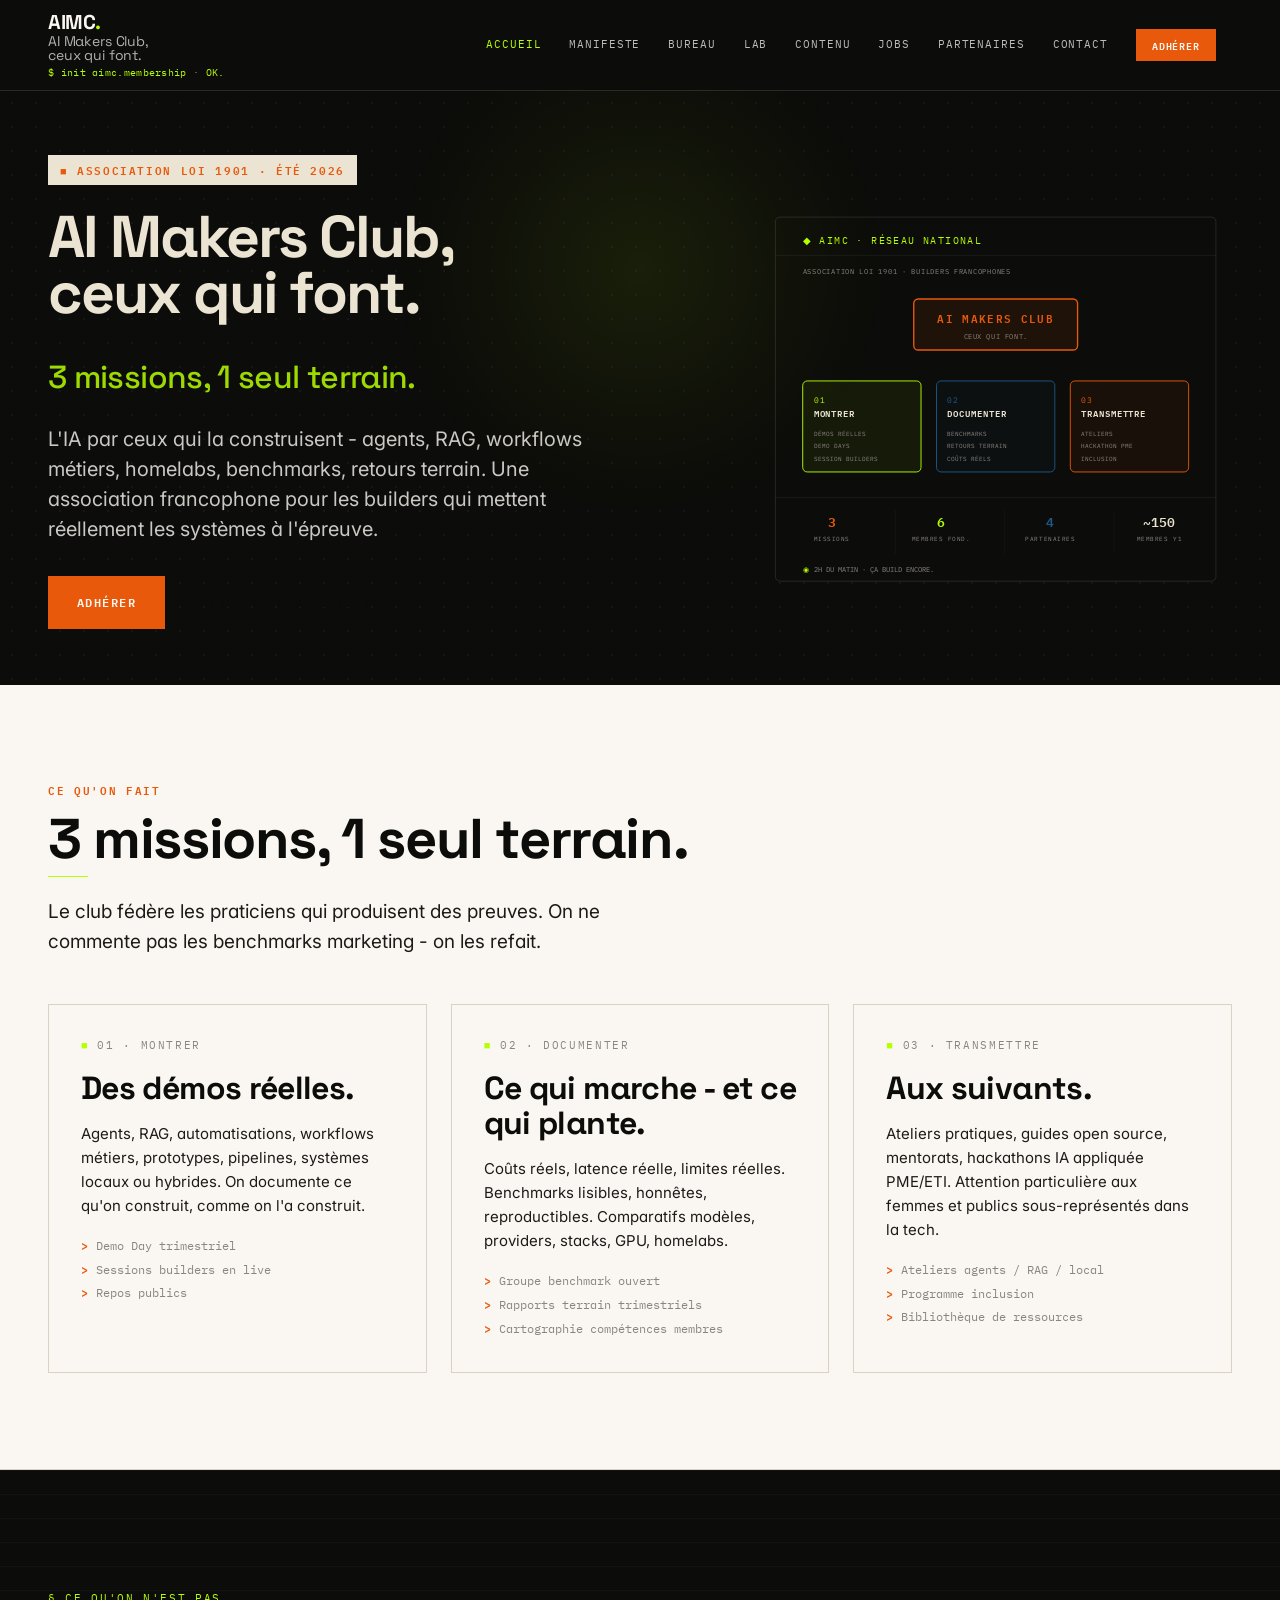
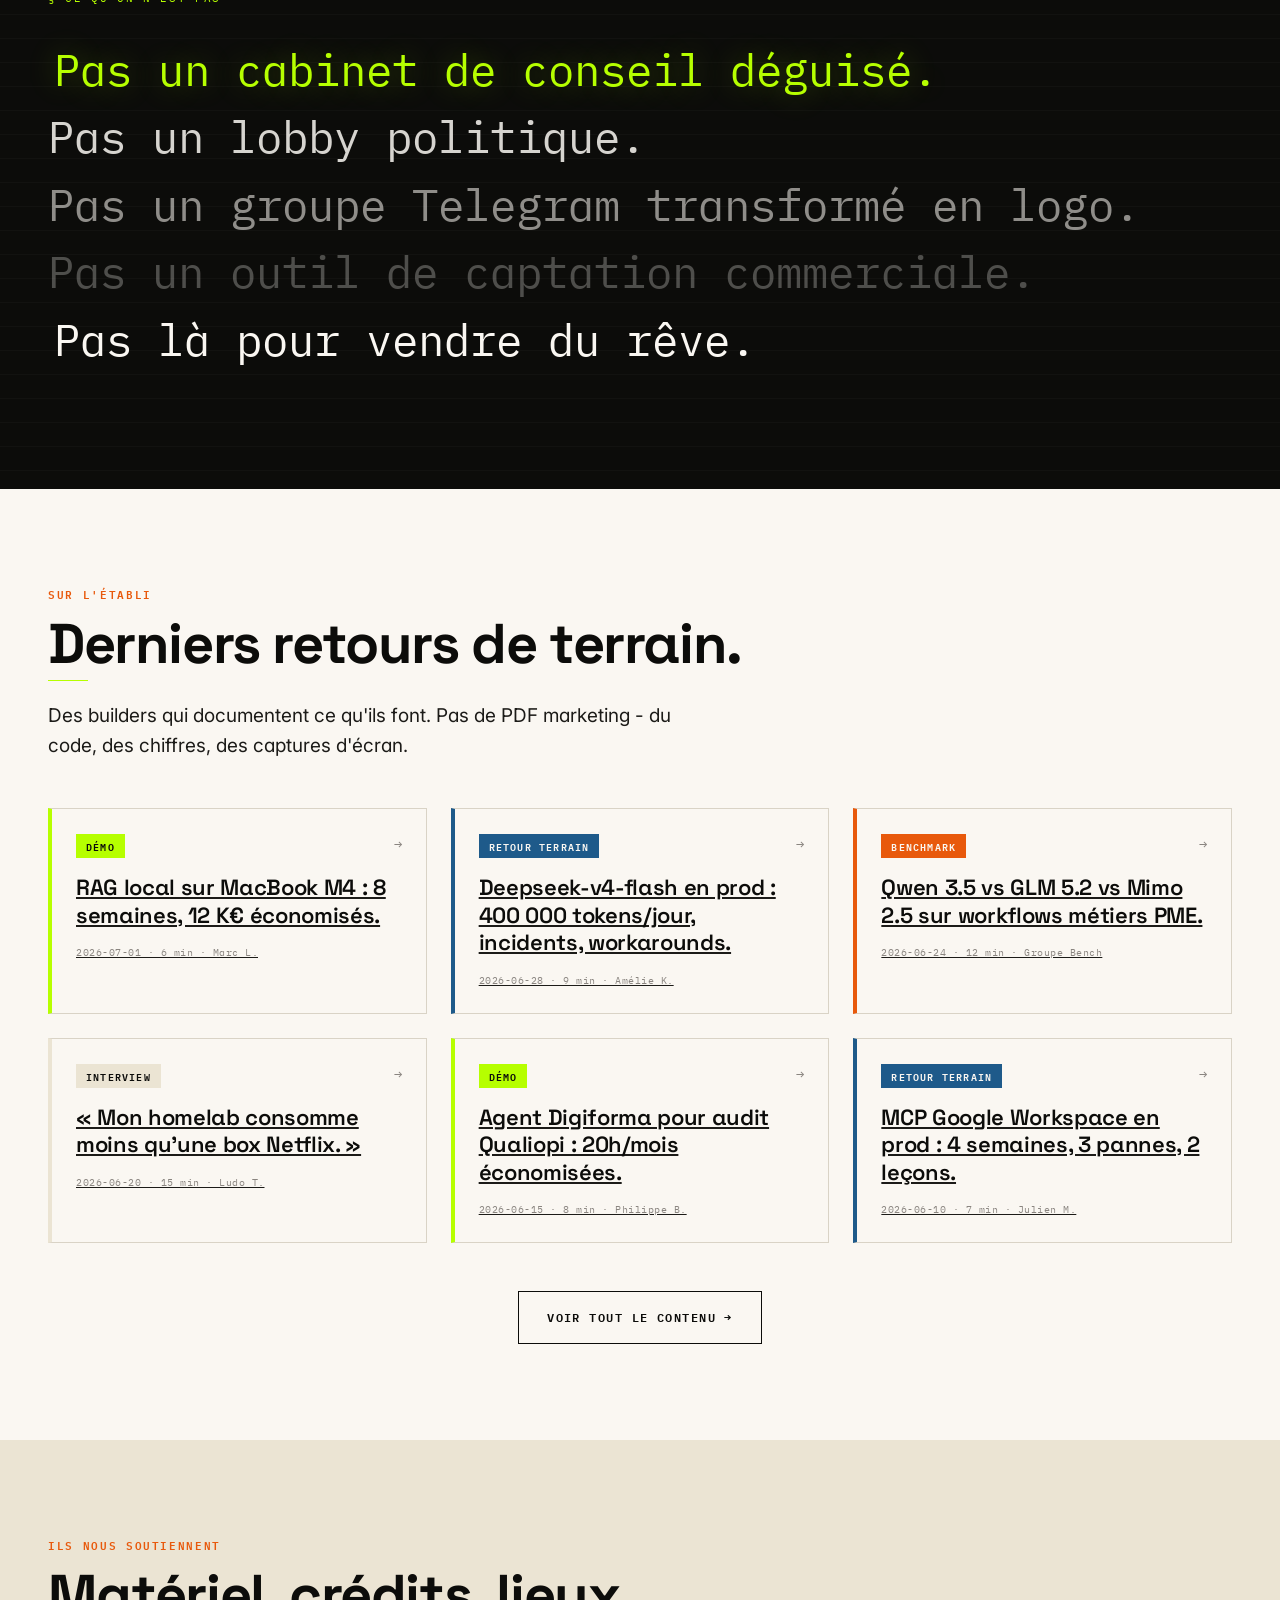
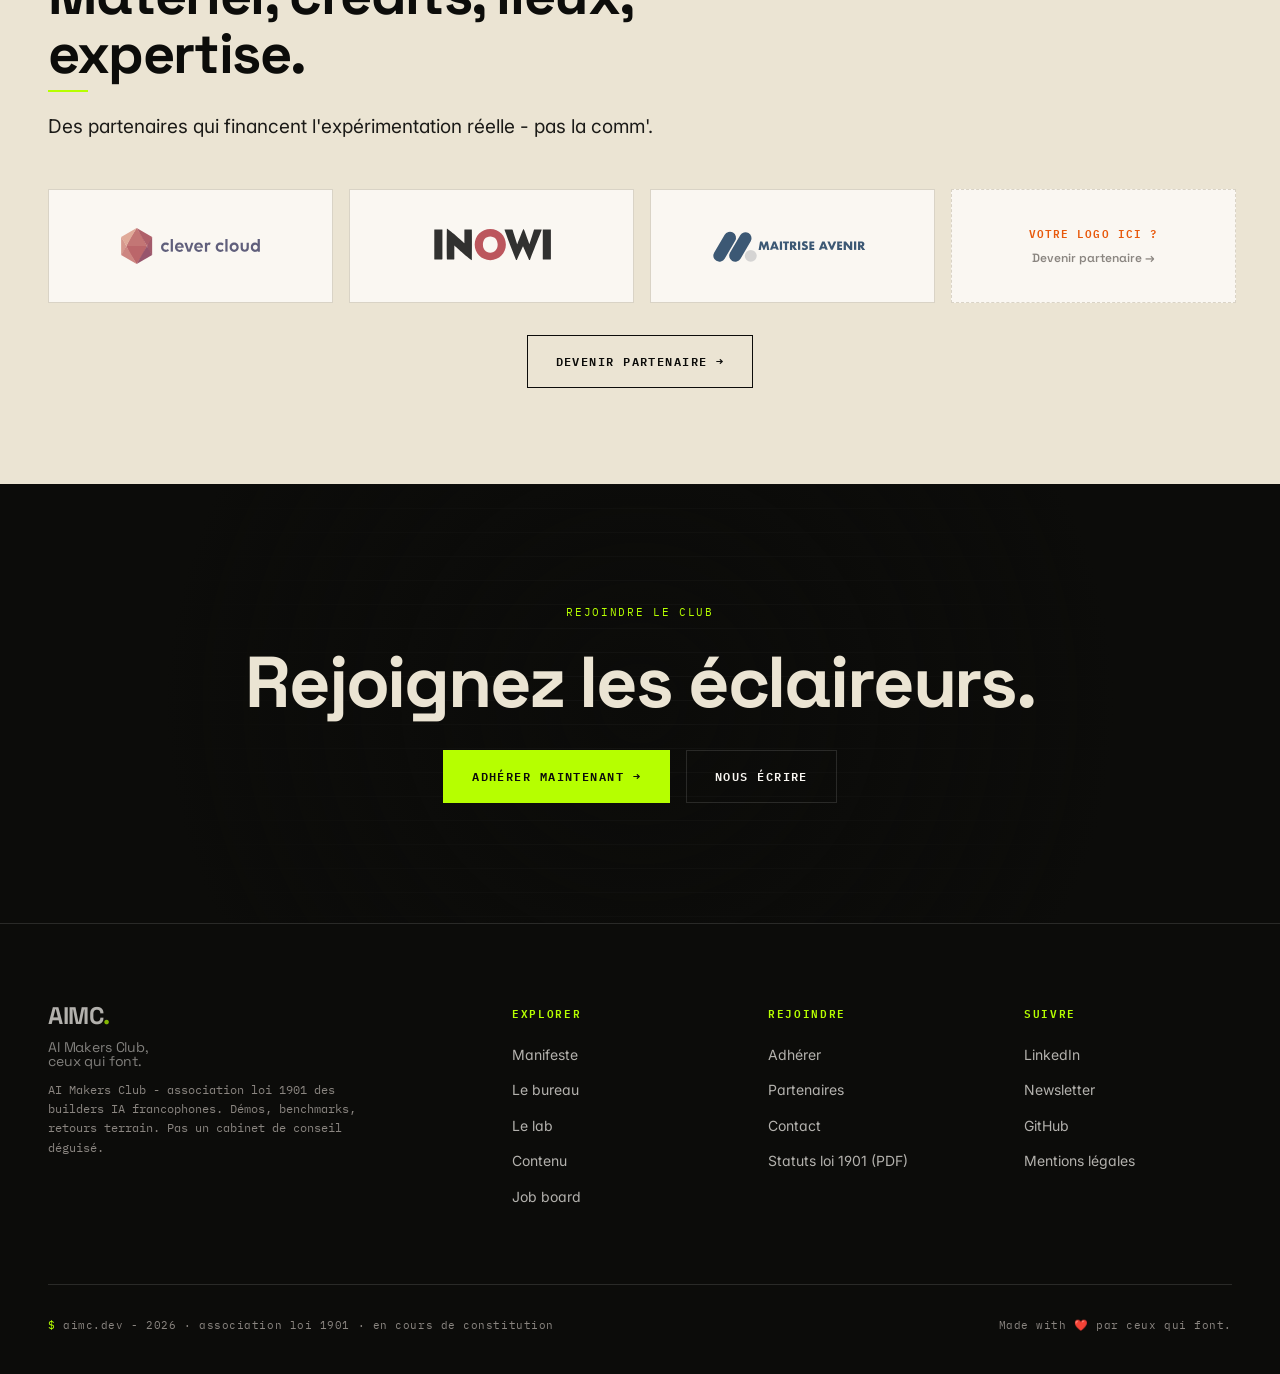
==== commit 9673dd0c: "feat(illustrations): redesign 10 SVG inline style Tapestry (blueprint net, hairline borders) - Fond " ====
--- a/index.html
+++ b/index.html
@@ -17,18 +17,87 @@
 <!-- HERO -->
 <section class="hero">
  <div class="container">
+ <div class="hero-grid">
+ <div class="hero-copy">
   <div class="kicker">■ Association loi 1901 · Été 2026</div>
- <div class="hero-logo-draw" aria-hidden="true">
-  <svg xmlns="http://www.w3.org/2000/svg" viewBox="0 0 277 200" fill="none" stroke="#B6FF00" stroke-width="2" class="line-draw-hero">
-   <g transform="matrix(1 0 0 -1 0 200)"><path d="M271.0 2.5 L5.0 2.5 L1.5 6.0 L1.5 195.0 L5.0 198.5 L55.0 198.5 L58.5 195.0 L41.5 139.0 L44.0 134.5 L50.0 134.5 L58.0 147.5 L79.0 147.5 L87.0 134.5 L92.0 134.5 L94.5 137.0 L87.5 161.0 L88.5 163.0 L85.5 167.0 L86.5 168.0 L77.5 195.0 L81.0 198.5 L104.0 198.5 L107.5 195.0 L107.5 137.0 L110.0 134.5 L115.0 134.5 L117.5 137.0 L117.5 195.0 L121.0 198.5 L127.0 198.5 L130.5 195.0 L130.5 137.0 L133.0 134.5 L137.0 134.5 L140.5 141.0 L139.5 160.0 L141.5 170.0 L139.5 174.0 L143.0 177.5 L146.5 174.0 L159.5 147.0 L163.0 143.5 L167.5 149.0 L178.5 173.0 L182.0 176.5 L185.5 173.0 L185.5 137.0 L188.0 134.5 L193.0 134.5 L195.5 137.0 L195.5 195.0 L199.0 198.5 L207.0 198.5 L210.5 195.0 L208.5 193.0 L208.5 138.0 L212.0 134.5 L250.0 134.5 L252.5 137.0 L252.5 141.0 L250.0 143.5 L222.0 143.5 L218.5 147.0 L218.5 184.0 L222.0 187.5 L250.0 187.5 L252.5 190.0 L252.5 195.0 L256.0 198.5 L271.0 198.5 L274.5 195.0 L274.5 147.0 L271.0 143.5 L267.0 143.5 L264.5 141.0 L264.5 137.0 L267.0 134.5 L271.0 134.5 L274.5 131.0 L274.5 6.0 L271.0 2.5 Z"/></g>
-  </svg>
- </div>
  <h1>AI Makers Club,<br>ceux qui font.</h1>
     <p class="sub-motto">3 missions, 1 seul terrain.</p>
  <p class="sub">L'IA par ceux qui la construisent - agents, RAG, workflows métiers, homelabs, benchmarks, retours terrain. Une association francophone pour les builders qui mettent réellement les systèmes à l'épreuve.</p>
+
  <div class="actions">
  <a href="adherer.html" class="btn">Adhérer</a>
  <a href="manifeste.html" class="btn btn-outline">Lire le manifeste →</a>
+ </div>
+ </div>
+ <div class="hero-illus" id="hero-illus-slot" aria-hidden="true">
+<svg id="illus-crt" xmlns="http://www.w3.org/2000/svg" viewBox="0 0 520 430" fill="none">
+ <defs/>
+ <!-- main panel -->
+ <rect x="18" y="10" width="484" height="400" rx="5" fill="#0C0C0A" stroke="rgba(255,255,255,0.12)" stroke-width="1"/>
+
+ <!-- header -->
+ <text x="48" y="40" font-family="'IBM Plex Mono',monospace" font-size="11" fill="var(--lime)" letter-spacing="0.14em">
+   <tspan fill="var(--lime)">◆</tspan><tspan dx="8">AIMC · RÉSEAU NATIONAL</tspan>
+ </text>
+ <line x1="18" y1="52" x2="502" y2="52" stroke="rgba(255,255,255,0.12)" stroke-width="0.5"/>
+
+ <!-- subtitle -->
+ <text x="48" y="72" font-family="'IBM Plex Mono',monospace" font-size="8" fill="var(--mute)" letter-spacing="0.1em">ASSOCIATION LOI 1901 · BUILDERS FRANCOPHONES</text>
+
+ <!-- hub card: AIMC central (orange accent) -->
+ <rect x="170" y="100" width="180" height="56" rx="5" fill="rgba(232,89,12,0.08)" stroke="var(--orange)" stroke-width="1.5"/>
+ <text x="260" y="126" font-family="'IBM Plex Mono',monospace" font-size="12" fill="var(--orange)" text-anchor="middle" letter-spacing="0.12em" font-weight="600">AI MAKERS CLUB</text>
+ <text x="260" y="144" font-family="'IBM Plex Mono',monospace" font-size="8" fill="var(--mute)" text-anchor="middle" letter-spacing="0.08em">CEUX QUI FONT.</text>
+
+ <!-- 3 mission cards below hub -->
+ <rect x="48" y="190" width="130" height="100" rx="5" fill="rgba(182,255,0,0.06)" stroke="var(--lime)" stroke-width="1"/>
+ <text x="60" y="214" font-family="'IBM Plex Mono',monospace" font-size="9" fill="var(--lime)" letter-spacing="0.12em">01</text>
+ <text x="60" y="230" font-family="'IBM Plex Mono',monospace" font-size="10" fill="var(--beige)" letter-spacing="0.1em" font-weight="600">MONTRER</text>
+ <text x="60" y="250" font-family="'IBM Plex Mono',monospace" font-size="7" fill="var(--mute)">DÉMOS RÉELLES</text>
+ <text x="60" y="264" font-family="'IBM Plex Mono',monospace" font-size="7" fill="var(--mute)">DEMO DAYS</text>
+ <text x="60" y="278" font-family="'IBM Plex Mono',monospace" font-size="7" fill="var(--mute)">SESSION BUILDERS</text>
+
+ <rect x="195" y="190" width="130" height="100" rx="5" fill="rgba(30,90,138,0.06)" stroke="var(--blue)" stroke-width="1"/>
+ <text x="207" y="214" font-family="'IBM Plex Mono',monospace" font-size="9" fill="var(--blue)" letter-spacing="0.12em">02</text>
+ <text x="207" y="230" font-family="'IBM Plex Mono',monospace" font-size="10" fill="var(--beige)" letter-spacing="0.1em" font-weight="600">DOCUMENTER</text>
+ <text x="207" y="250" font-family="'IBM Plex Mono',monospace" font-size="7" fill="var(--mute)">BENCHMARKS</text>
+ <text x="207" y="264" font-family="'IBM Plex Mono',monospace" font-size="7" fill="var(--mute)">RETOURS TERRAIN</text>
+ <text x="207" y="278" font-family="'IBM Plex Mono',monospace" font-size="7" fill="var(--mute)">COÛTS RÉELS</text>
+
+ <rect x="342" y="190" width="130" height="100" rx="5" fill="rgba(232,89,12,0.06)" stroke="var(--orange)" stroke-width="1"/>
+ <text x="354" y="214" font-family="'IBM Plex Mono',monospace" font-size="9" fill="var(--orange)" letter-spacing="0.12em">03</text>
+ <text x="354" y="230" font-family="'IBM Plex Mono',monospace" font-size="10" fill="var(--beige)" letter-spacing="0.1em" font-weight="600">TRANSMETTRE</text>
+ <text x="354" y="250" font-family="'IBM Plex Mono',monospace" font-size="7" fill="var(--mute)">ATELIERS</text>
+ <text x="354" y="264" font-family="'IBM Plex Mono',monospace" font-size="7" fill="var(--mute)">HACKATHON PME</text>
+ <text x="354" y="278" font-family="'IBM Plex Mono',monospace" font-size="7" fill="var(--mute)">INCLUSION</text>
+
+ <!-- bottom: key stats row -->
+ <line x1="18" y1="318" x2="502" y2="318" stroke="rgba(255,255,255,0.12)" stroke-width="0.5"/>
+
+ <text x="80" y="350" font-family="'IBM Plex Mono',monospace" font-size="14" fill="var(--orange)" text-anchor="middle" font-weight="600">3</text>
+ <text x="80" y="366" font-family="'IBM Plex Mono',monospace" font-size="7" fill="var(--mute)" text-anchor="middle" letter-spacing="0.08em">MISSIONS</text>
+
+ <line x1="150" y1="332" x2="150" y2="380" stroke="rgba(255,255,255,0.08)" stroke-width="0.5"/>
+
+ <text x="200" y="350" font-family="'IBM Plex Mono',monospace" font-size="14" fill="var(--lime)" text-anchor="middle" font-weight="600">6</text>
+ <text x="200" y="366" font-family="'IBM Plex Mono',monospace" font-size="7" fill="var(--mute)" text-anchor="middle" letter-spacing="0.08em">MEMBRES FOND.</text>
+
+ <line x1="270" y1="332" x2="270" y2="380" stroke="rgba(255,255,255,0.08)" stroke-width="0.5"/>
+
+ <text x="320" y="350" font-family="'IBM Plex Mono',monospace" font-size="14" fill="var(--blue)" text-anchor="middle" font-weight="600">4</text>
+ <text x="320" y="366" font-family="'IBM Plex Mono',monospace" font-size="7" fill="var(--mute)" text-anchor="middle" letter-spacing="0.08em">PARTENAIRES</text>
+
+ <line x1="390" y1="332" x2="390" y2="380" stroke="rgba(255,255,255,0.08)" stroke-width="0.5"/>
+
+ <text x="440" y="350" font-family="'IBM Plex Mono',monospace" font-size="14" fill="var(--beige)" text-anchor="middle" font-weight="600">~150</text>
+ <text x="440" y="366" font-family="'IBM Plex Mono',monospace" font-size="7" fill="var(--mute)" text-anchor="middle" letter-spacing="0.08em">MEMBRES Y1</text>
+
+ <!-- caption -->
+ <text x="48" y="400" font-family="'IBM Plex Mono',monospace" font-size="8" fill="var(--mute)">
+   <tspan fill="var(--lime)">◉</tspan><tspan dx="6">2H DU MATIN · ÇA BUILD ENCORE.</tspan>
+ </text>
+</svg>
+ </div>
  </div>
  </div>
 </section>
--- a/assets/style.css
+++ b/assets/style.css
@@ -503,3 +503,17 @@
  .nav{gap:18px;font-size:10px;}
  .nav .btn-nav{padding:6px 12px;font-size:9px;}
 }
+
+/* hero 2-col : texte gauche / illustration droite */
+.hero-grid{display:grid;grid-template-columns:minmax(0,7fr) minmax(0,5fr);gap:48px;align-items:center;}
+.hero-illus{min-height:280px;display:flex;align-items:center;justify-content:center;}
+.hero-illus svg{width:100%;height:auto;display:block;}
+@media(max-width:860px){.hero-grid{grid-template-columns:1fr;gap:32px;}.hero-illus{min-height:0;order:2;}}
+
+/* compactage hero index (2-col) : tout tient au-dessus de la fold */
+.hero:has(.hero-grid){padding:64px 0 56px;}
+.hero-grid .sub-motto{margin-bottom:20px;}
+.hero-grid .sub{margin-bottom:32px;max-width:560px;font-size:clamp(16px,1.6vw,20px);}
+.hero-grid h1{font-size:clamp(40px,4.6vw,64px);}
+.hero-illus svg{max-width:500px;margin:0 auto;}
+.hero-illus{padding-top:24px;}
--- a/assets/motion.css
+++ b/assets/motion.css
@@ -1,33 +1,27 @@
 /* ============================================================================
-   AIMC MOTION SYSTEM v1
+   AIMC MOTION SYSTEM v2 — TAPESTRY
    ---------------------------------------------------------------------------
-   "Chaque animation trace le geste d'un builder qui écrit du code :
-    terminal, précis, jamais gratuit."
-
-   Doc : ~/Projects/aimc-site/MOTION-PLAN.md
-   Chargement : après style.css, avant partials.js
-   ============================================================================ */
+   Style visuel net, structuré, "blueprint technique".
+   Inspiré de thealliance.ai/projects/tapestry (diagrams, pas hero 3D).
+   Suppression des effets CRT/glow/phosphore.
+   === */
 
 :root {
   /* Durées signature */
-  --t-short: 200ms;    /* Hover, focus, feedback immédiat */
-  --t-med: 500ms;      /* Reveal cards, fade contents */
-  --t-long: 600ms;     /* Path draw, underline, cursor sweep */
-  --t-hero: 800ms;     /* Hero draw, scan CRT bandeau négatif */
-
-  /* Easing signature (ease-out-expo, terminal-like) */
+  --t-short: 200ms;
+  --t-med: 500ms;
+  --t-long: 600ms;
+  --t-reveal: 800ms;
+
+  /* Easing */
   --ease-signature: cubic-bezier(0.16, 1, 0.3, 1);
-
-  /* Blink binaire pour curseur */
-  --step-cursor: steps(1);
-}
-
-/* ============================================================================
-   PRIMITIVE A — terminal-line
-   Trait lime horizontal qui se dessine gauche→droite.
-   Usage : kickers, séparateurs, hover cards.
-   ============================================================================ */
-
+}
+
+/* ============================================================================
+   PRIMITIVES RÉUTILISABLES
+   ============================================================================ */
+
+/* Separator line draw (gauche → droite) */
 .terminal-line {
   display: inline-block;
   height: 1px;
@@ -40,22 +34,7 @@
   width: 40px;
 }
 
-/* Version SVG stroke draw (pour éléments plus complexes) */
-.line-draw {
-  stroke-dasharray: 100;
-  stroke-dashoffset: 100;
-  animation: line-draw-anim var(--t-long) var(--ease-signature) forwards;
-}
-@keyframes line-draw-anim {
-  to { stroke-dashoffset: 0; }
-}
-
-/* ============================================================================
-   PRIMITIVE B — cursor-blink
-   Bloc lime qui bat comme un curseur terminal.
-   Usage : tagline header, loaders, "processing".
-   ============================================================================ */
-
+/* Cursor blink */
 .cursor-blink {
   display: inline-block;
   width: 10px;
@@ -63,57 +42,35 @@
   background: #B6FF00;
   vertical-align: middle;
   margin-left: 4px;
-  animation: cursor-blink-anim 1.06s var(--step-cursor) infinite;
+  animation: cursor-blink-anim 1.06s steps(1) infinite;
 }
 @keyframes cursor-blink-anim {
   0%, 50% { opacity: 1; }
   51%, 100% { opacity: 0; }
 }
 
-/* Variante caret fin */
-.cursor-caret {
-  display: inline-block;
-  width: 2px;
-  height: 1em;
-  background: #B6FF00;
-  vertical-align: middle;
-  margin-left: 2px;
-  animation: cursor-blink-anim 1.06s var(--step-cursor) infinite;
-}
-
-/* ============================================================================
-   PRIMITIVE C — content-reveal
-   translateY(20px) + fade + border-left lime au reveal, stagger.
-   Usage : grilles piliers, contenu, bureau, lab.
-   ============================================================================ */
-
+/* Fade + translateY reveal */
 .reveal-term {
   opacity: 0;
   transform: translateY(20px);
-  transition:
-    opacity var(--t-med) var(--ease-signature),
-    transform var(--t-med) var(--ease-signature);
+  transition: opacity var(--t-med) var(--ease-signature), transform var(--t-med) var(--ease-signature);
   will-change: transform, opacity;
 }
 .reveal-term.visible {
   opacity: 1;
   transform: translateY(0);
-  will-change: auto;
-}
-
-/* Version card avec border-left lime signature */
+}
+
+/* Card reveal with left border */
 .card-reveal {
   border-left: 2px solid transparent;
-  transition:
-    opacity var(--t-med) var(--ease-signature),
-    transform var(--t-med) var(--ease-signature),
-    border-left-color var(--t-med) var(--ease-signature) 200ms;
+  transition: opacity var(--t-med) var(--ease-signature), transform var(--t-med) var(--ease-signature), border-left-color var(--t-med) var(--ease-signature) 200ms;
 }
 .card-reveal.visible {
   border-left-color: #B6FF00;
 }
 
-/* Stagger via nth-child (0, 100, 200, 300ms delays) */
+/* Stagger delays container */
 .stagger-terminal > *:nth-child(1) { transition-delay: 0ms; }
 .stagger-terminal > *:nth-child(2) { transition-delay: 100ms; }
 .stagger-terminal > *:nth-child(3) { transition-delay: 200ms; }
@@ -121,76 +78,7 @@
 .stagger-terminal > *:nth-child(5) { transition-delay: 400ms; }
 .stagger-terminal > *:nth-child(6) { transition-delay: 500ms; }
 
-/* ============================================================================
-   PRIMITIVE D — neg-cascade
-   Scan CRT lime qui traverse une ligne une seule fois.
-   Usage : bandeau négatif "Ce qu'on n'est pas".
-   ============================================================================ */
-
-.neg-cascade {
-  position: relative;
-  overflow: hidden;
-  display: inline-block;
-}
-.neg-cascade::before {
-  content: '';
-  position: absolute;
-  left: -100%;
-  top: 0;
-  width: 100%;
-  height: 100%;
-  background: linear-gradient(
-    90deg,
-    transparent 0%,
-    rgba(182, 255, 0, 0.12) 50%,
-    transparent 100%
-  );
-  pointer-events: none;
-  z-index: 0;
-}
-.neg-cascade.active::before {
-  animation: neg-scan-anim var(--t-hero) var(--ease-signature) forwards;
-}
-@keyframes neg-scan-anim {
-  0%   { left: -100%; }
-  100% { left: 200%; }
-}
-
-/* ============================================================================
-   HERO — logo draw-in
-   Logo AIMC en SVG unique path, stroke-dashoffset au load.
-   ============================================================================ */
-
-.hero-logo-draw {
-  margin-bottom: 24px;
-}
-
-.hero-logo-draw svg {
-  width: 80px;
-  height: auto;
-  stroke-dasharray: 1662;
-  /* Offset négatif : le trait se dessine dans le sens du tracé (haut-gauche → contour) */
-  stroke-dashoffset: -1662;
-  opacity: 0;
-  display: block;
-}
-
-.hero-logo-draw svg.hero-drawn {
-  animation: hero-draw-in 1400ms cubic-bezier(0.16, 1, 0.3, 1) forwards;
-  /* forwards retient la frame 100% (offset 0 + glow) après l'animation */
-}
-
-@keyframes hero-draw-in {
-  0%   { stroke-dashoffset: -1662; opacity: 1; filter: none; }
-  85%  { stroke-dashoffset: 0; filter: none; }
-  100% { stroke-dashoffset: 0; opacity: 1; filter: drop-shadow(0 0 10px rgba(182, 255, 0, 0.35)); }
-}
-
-/* ============================================================================
-   UTILITAIRE — underline draw pour h2/h3
-   Trait lime 1.5px qui se dessine sous les titres au reveal.
-   ============================================================================ */
-
+/* H-underline for headings */
 .h-underline {
   position: relative;
   display: inline-block;
@@ -212,21 +100,273 @@
   transform: scaleX(1);
 }
 
+/* Tracked uppercase legend style */
+.tapestry-legend {
+  font-family: 'IBM Plex Mono', monospace;
+  font-size: 8px;
+  letter-spacing: 0.12em;
+  text-transform: uppercase;
+  fill: var(--mute);
+}
+
+/* ============================================================================
+   HERO — logo draw-in (unchanged)
+   ============================================================================ */
+
+.hero-logo-draw {
+  margin-bottom: 24px;
+}
+.hero-logo-draw svg {
+  width: 80px;
+  height: auto;
+  stroke-dasharray: 1662;
+  stroke-dashoffset: -1662;
+  opacity: 0;
+  display: block;
+}
+.hero-logo-draw svg.hero-drawn {
+  animation: hero-draw-in 1400ms cubic-bezier(0.16, 1, 0.3, 1) forwards;
+}
+@keyframes hero-draw-in {
+  0%   { stroke-dashoffset: -1662; opacity: 1; filter: none; }
+  85%  { stroke-dashoffset: 0; filter: none; }
+  100% { stroke-dashoffset: 0; opacity: 1; filter: drop-shadow(0 0 10px rgba(182, 255, 0, 0.35)); }
+}
+
+/* ============================================================================
+   ILLUS-INDEX — hero network diagram
+   Tapestry style: cards fade in with stagger
+   ============================================================================ */
+
+.illus-index {
+  margin: 32px 0 0;
+  width: 100%;
+  max-width: 640px;
+  position: relative;
+}
+.illus-index svg { width: 100%; height: auto; display: block; }
+
+/* Hub card + 3 mission cards + stats all get a gentle fade-in */
+#illus-crt {
+  animation: tapestry-in 600ms var(--ease-signature) 200ms both;
+}
+@keyframes tapestry-in {
+  0% { opacity: 0; transform: translateY(12px); }
+  100% { opacity: 1; transform: none; }
+}
+
+/* ============================================================================
+   ILLUS-BUREAU — org chart
+   Links draw in, nodes fade in
+   ============================================================================ */
+
+#illus-bureau {
+  animation: tapestry-in 500ms var(--ease-signature) 200ms both;
+}
+
+/* Connection lines draw */
+#illus-bureau .b-links .bl {
+  stroke-dasharray: 120;
+  stroke-dashoffset: 120;
+  animation: bl-draw 500ms var(--ease-signature) forwards;
+}
+#illus-bureau .bl1 { animation-delay: 400ms; }
+#illus-bureau .bl2 { animation-delay: 450ms; }
+#illus-bureau .bl3 { animation-delay: 500ms; }
+#illus-bureau .bl4 { animation-delay: 550ms; }
+#illus-bureau .bl5 { animation-delay: 600ms; }
+#illus-bureau .bl6 { animation-delay: 650ms; }
+@keyframes bl-draw {
+  to { stroke-dashoffset: 0; }
+}
+
+/* Labels fade in after links */
+#illus-bureau .blab {
+  opacity: 0;
+  animation: tap-fade-in 300ms ease-out forwards;
+}
+#illus-bureau .bla1 { animation-delay: 700ms; }
+#illus-bureau .bla2 { animation-delay: 750ms; }
+#illus-bureau .bla3 { animation-delay: 800ms; }
+#illus-bureau .bla4 { animation-delay: 850ms; }
+#illus-bureau .bla5 { animation-delay: 900ms; }
+
+@keyframes tap-fade-in {
+  to { opacity: 1; }
+}
+
+/* ============================================================================
+   ILLUS-ADHERER — membership two-panel flow
+   ============================================================================ */
+
+#illus-adherer {
+  animation: tapestry-in 500ms var(--ease-signature) 200ms both;
+}
+
+/* Stamp pop at end */
+#illus-adherer .a-stamp {
+  opacity: 0;
+  transform: scale(0);
+  transform-origin: 380px 330px;
+  animation: stamp-pop 400ms var(--ease-signature) 1500ms forwards;
+}
+@keyframes stamp-pop {
+  0% { opacity: 0; transform: scale(0); }
+  60% { opacity: 1; transform: scale(1.1); }
+  100% { opacity: 1; transform: scale(1); }
+}
+
+/* ============================================================================
+   ILLUS-CONTENU — 3-column content grid
+   ============================================================================ */
+
+#illus-contenu {
+  animation: tapestry-in 500ms var(--ease-signature) 200ms both;
+}
+
+/* ============================================================================
+   ILLUS-LAB — oscilloscope
+   ============================================================================ */
+
+#illus-lab {
+  animation: tapestry-in 500ms var(--ease-signature) 200ms both;
+}
+
+/* Trace draws */
+#illus-lab .l-trace {
+  stroke-dasharray: 1000;
+  stroke-dashoffset: 1000;
+  animation: tap-trace 1500ms var(--ease-signature) 400ms forwards;
+}
+@keyframes tap-trace {
+  to { stroke-dashoffset: 0; }
+}
+
+/* ============================================================================
+   ILLUS-PARTENAIRES — two-panel network
+   ============================================================================ */
+
+#illus-partenaires {
+  animation: tapestry-in 500ms var(--ease-signature) 200ms both;
+}
+
+/* ============================================================================
+   ILLUS-CONTACT — sender/receiver flow
+   ============================================================================ */
+
+#illus-contact {
+  animation: tapestry-in 500ms var(--ease-signature) 200ms both;
+}
+
+/* ============================================================================
+   ILLUS-JOBS — git log
+   ============================================================================ */
+
+#illus-jobs {
+  animation: tapestry-in 500ms var(--ease-signature) 200ms both;
+}
+
+/* Lines type in from top */
+#illus-jobs .jl {
+  clip-path: inset(0 100% 0 0);
+  animation: j-type 300ms steps(30, end) forwards;
+}
+#illus-jobs .jl1 { animation-delay: 300ms; }
+#illus-jobs .jl2 { animation-delay: 360ms; }
+#illus-jobs .jl3 { animation-delay: 420ms; }
+#illus-jobs .jl4 { animation-delay: 480ms; }
+#illus-jobs .jl5 { animation-delay: 540ms; }
+#illus-jobs .jl6 { animation-delay: 600ms; }
+#illus-jobs .jl7 { animation-delay: 660ms; }
+#illus-jobs .jl8 { animation-delay: 720ms; }
+#illus-jobs .jl9 { animation-delay: 780ms; }
+#illus-jobs .jl10 { animation-delay: 840ms; }
+/* jl-sep, jl-latest, jl-prompt: retained in comment for reference
+   These classes are no longer used in the SVG (plain text elements now).
+#illus-jobs .jl-sep { animation-delay: 900ms; }
+#illus-jobs .jl-latest { animation-delay: 960ms; }
+#illus-jobs .jl-prompt { animation-delay: 1200ms; }
+*/
+
+@keyframes j-type {
+  to { clip-path: inset(0 0 0 0); }
+}
+
+/* cursor blink */
+#illus-jobs .j-cursor {
+  opacity: 0;
+  animation: j-cursor-appear 1ms 1500ms forwards,
+             cursor-blink-anim 1.06s steps(1) 1500ms infinite;
+}
+@keyframes j-cursor-appear { to { opacity: 1; } }
+
+/* ============================================================================
+   ILLUS-MANIFESTE — typewriter
+   ============================================================================ */
+
+#illus-manifeste {
+  animation: tapestry-in 500ms var(--ease-signature) 200ms both;
+}
+
+/* Typewriter lines */
+#illus-manifeste .m-typewriter .m-line {
+  clip-path: inset(0 100% 0 0);
+  animation: m-type-line 600ms steps(30, end) forwards;
+}
+#illus-manifeste .ml1 { animation: m-type-line 600ms steps(30, end) 300ms forwards; }
+#illus-manifeste .ml2 { animation: m-type-line 500ms steps(25, end) 600ms forwards; }
+#illus-manifeste .ml3 { animation: m-type-line 700ms steps(40, end) 900ms forwards; }
+#illus-manifeste .ml4 { animation: m-type-line 500ms steps(25, end) 1300ms forwards; }
+#illus-manifeste .ml5 { animation: m-type-line 600ms steps(30, end) 1500ms forwards; }
+#illus-manifeste .ml7 { animation: m-type-line 500ms steps(25, end) 1900ms forwards; }
+#illus-manifeste .ml8 { animation: m-type-line 500ms steps(25, end) 2200ms forwards; }
+#illus-manifeste .ml9 { animation: m-type-line 600ms steps(30, end) 2500ms forwards; }
+#illus-manifeste .ml10 { animation: m-type-line 700ms steps(35, end) 3000ms forwards; }
+
+@keyframes m-type-line {
+  0% { clip-path: inset(0 100% 0 0); opacity: 1; }
+  100% { clip-path: inset(0 0 0 0); opacity: 1; }
+}
+
+/* Ready state fade */
+#illus-manifeste .m-ready {
+  opacity: 0;
+  animation: m-ready-fade 400ms ease-out 3700ms forwards;
+}
+@keyframes m-ready-fade {
+  to { opacity: 1; }
+}
+
+/* Cursor blink */
+#illus-manifeste .m-cursor {
+  opacity: 0;
+  animation: m-cursor-appear 1ms 3800ms forwards,
+             cursor-blink-anim 1.06s steps(1) 3800ms infinite;
+}
+@keyframes m-cursor-appear { to { opacity: 1; } }
+
+/* ============================================================================
+   ILLUS-BOARD — palette grid
+   ============================================================================ */
+
+#illus-board {
+  animation: tapestry-in 500ms var(--ease-signature) 200ms both;
+}
+
+#illus-board .bp {
+  transition: opacity 400ms var(--ease-signature);
+}
+
 /* ============================================================================
    ACCESSIBILITY — prefers-reduced-motion
-   Coupe TOUTES les animations, montre l'état final immédiatement.
    ============================================================================ */
 
 @media (prefers-reduced-motion: reduce) {
   .terminal-line,
   .cursor-blink,
-  .cursor-caret,
   .reveal-term,
   .card-reveal,
-  .h-underline::after,
-  .neg-cascade::before,
-  .line-draw,
-  .hero-logo-draw svg {
+  .h-underline::after {
     animation: none !important;
     transition: none !important;
   }
@@ -234,7 +374,35 @@
   .reveal-term { opacity: 1; transform: none; }
   .card-reveal { border-left-color: #B6FF00; }
   .h-underline::after { transform: scaleX(1); }
-  .cursor-blink, .cursor-caret { opacity: 1; animation: none !important; }
-  .neg-cascade::before { display: none; }
+  .cursor-blink { opacity: 1; animation: none !important; }
+
   .hero-logo-draw svg { stroke-dashoffset: 0; opacity: 1; }
-}
+
+  #illus-crt,
+  #illus-bureau,
+  #illus-adherer,
+  #illus-contenu,
+  #illus-lab,
+  #illus-partenaires,
+  #illus-contact,
+  #illus-jobs,
+  #illus-manifeste,
+  #illus-board { animation: none; opacity: 1; transform: none; }
+
+  /* Links already drawn */
+  #illus-bureau .bl { animation: none; stroke-dashoffset: 0; }
+  #illus-bureau .blab { animation: none; opacity: 1; }
+
+  #illus-lab .l-trace { animation: none; stroke-dashoffset: 0; }
+
+  #illus-jobs .jl { animation: none; clip-path: none; }
+  #illus-jobs .j-cursor { animation: none; opacity: 1; }
+
+  #illus-manifeste .m-line { animation: none; clip-path: none; }
+  #illus-manifeste .m-ready { animation: none; opacity: 1; }
+  #illus-manifeste .m-cursor { animation: none; opacity: 1; }
+
+  #illus-adherer .a-stamp { animation: none; opacity: 1; transform: none; }
+
+  #illus-board .bp { transition: none; opacity: 0.85; }
+}
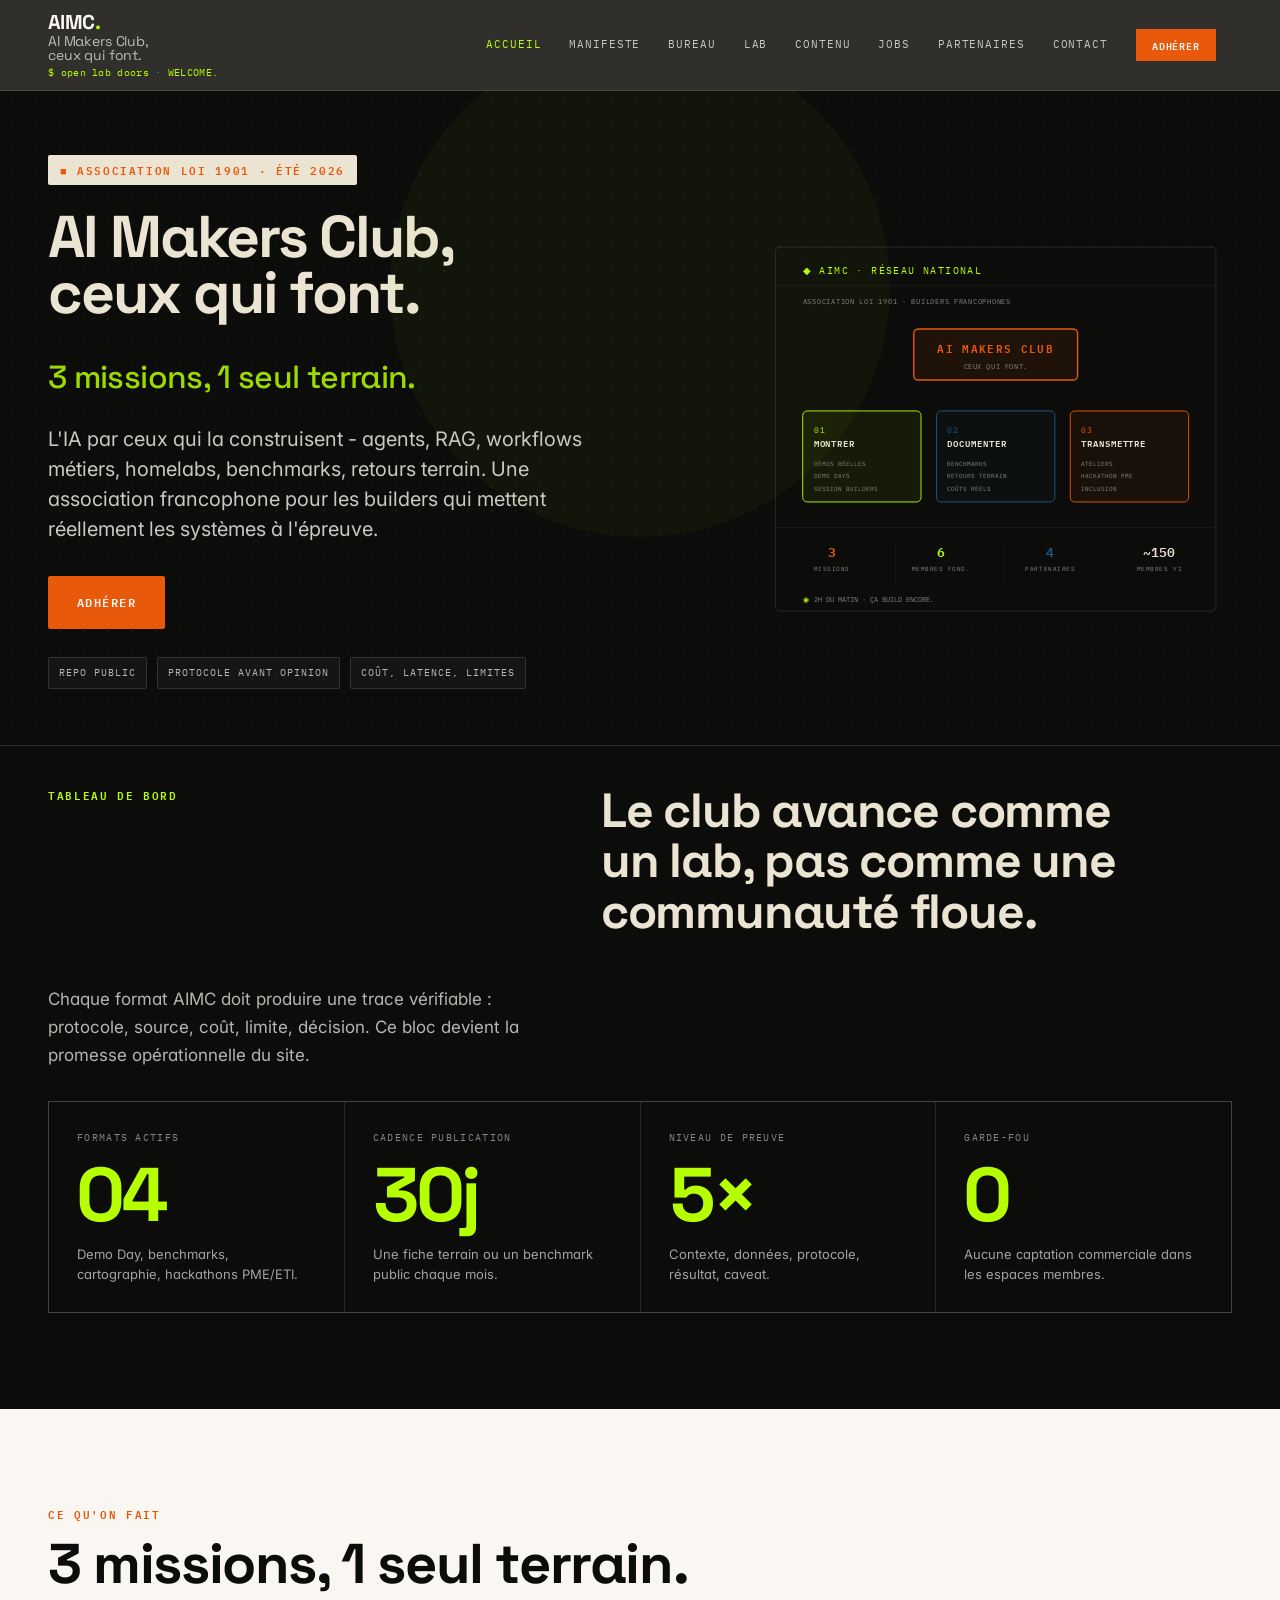
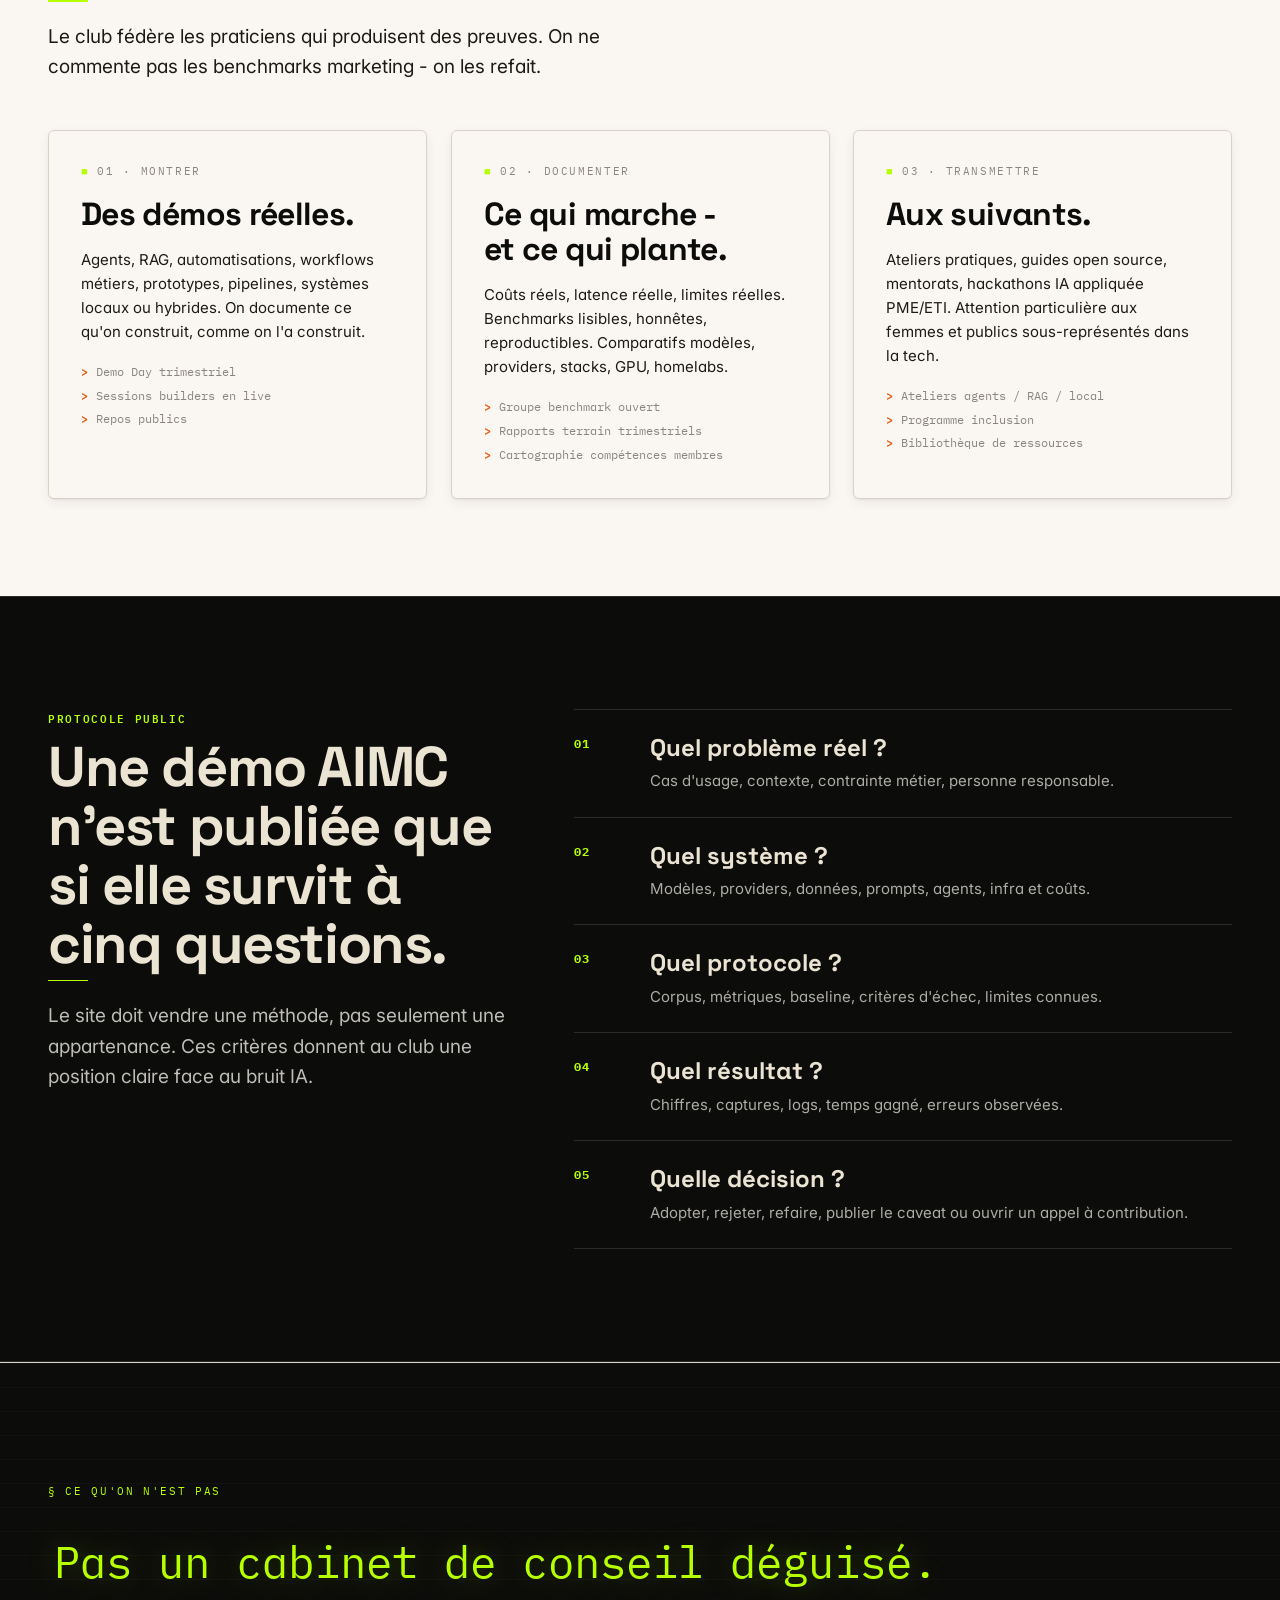
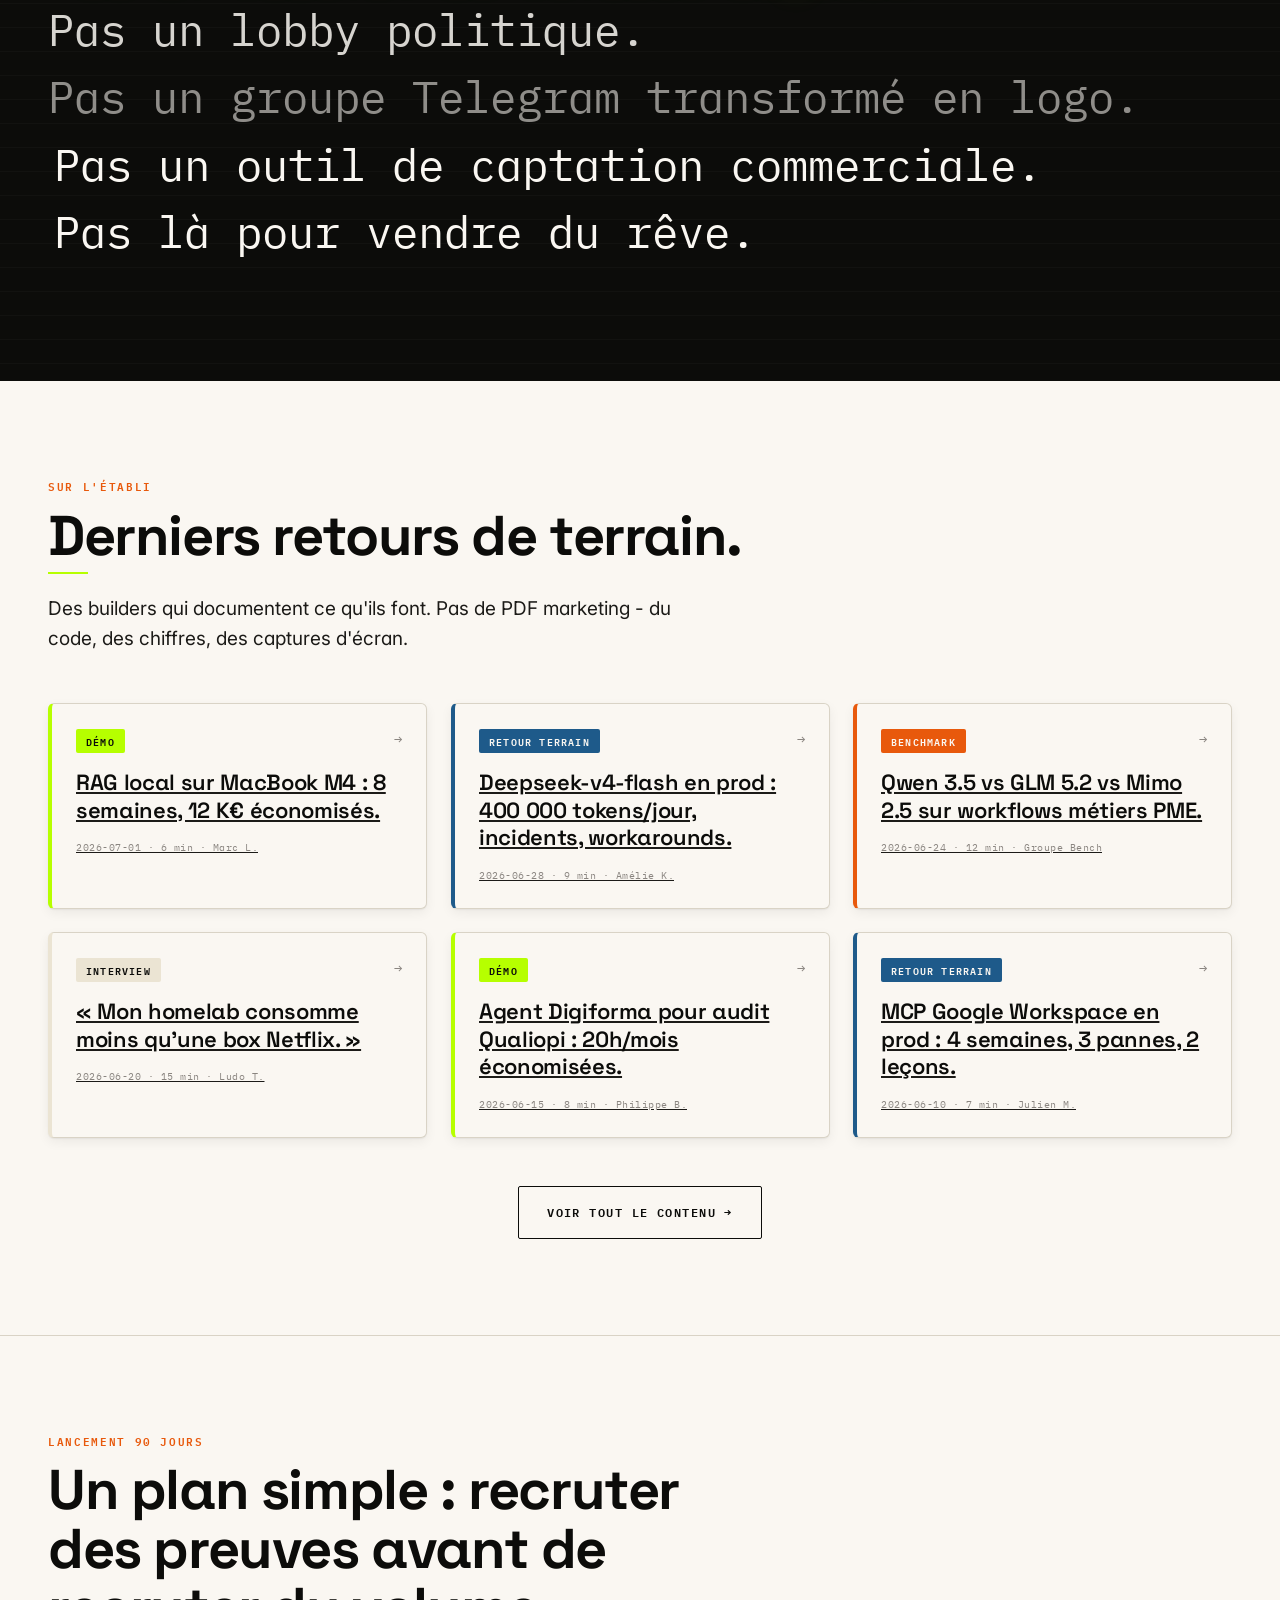
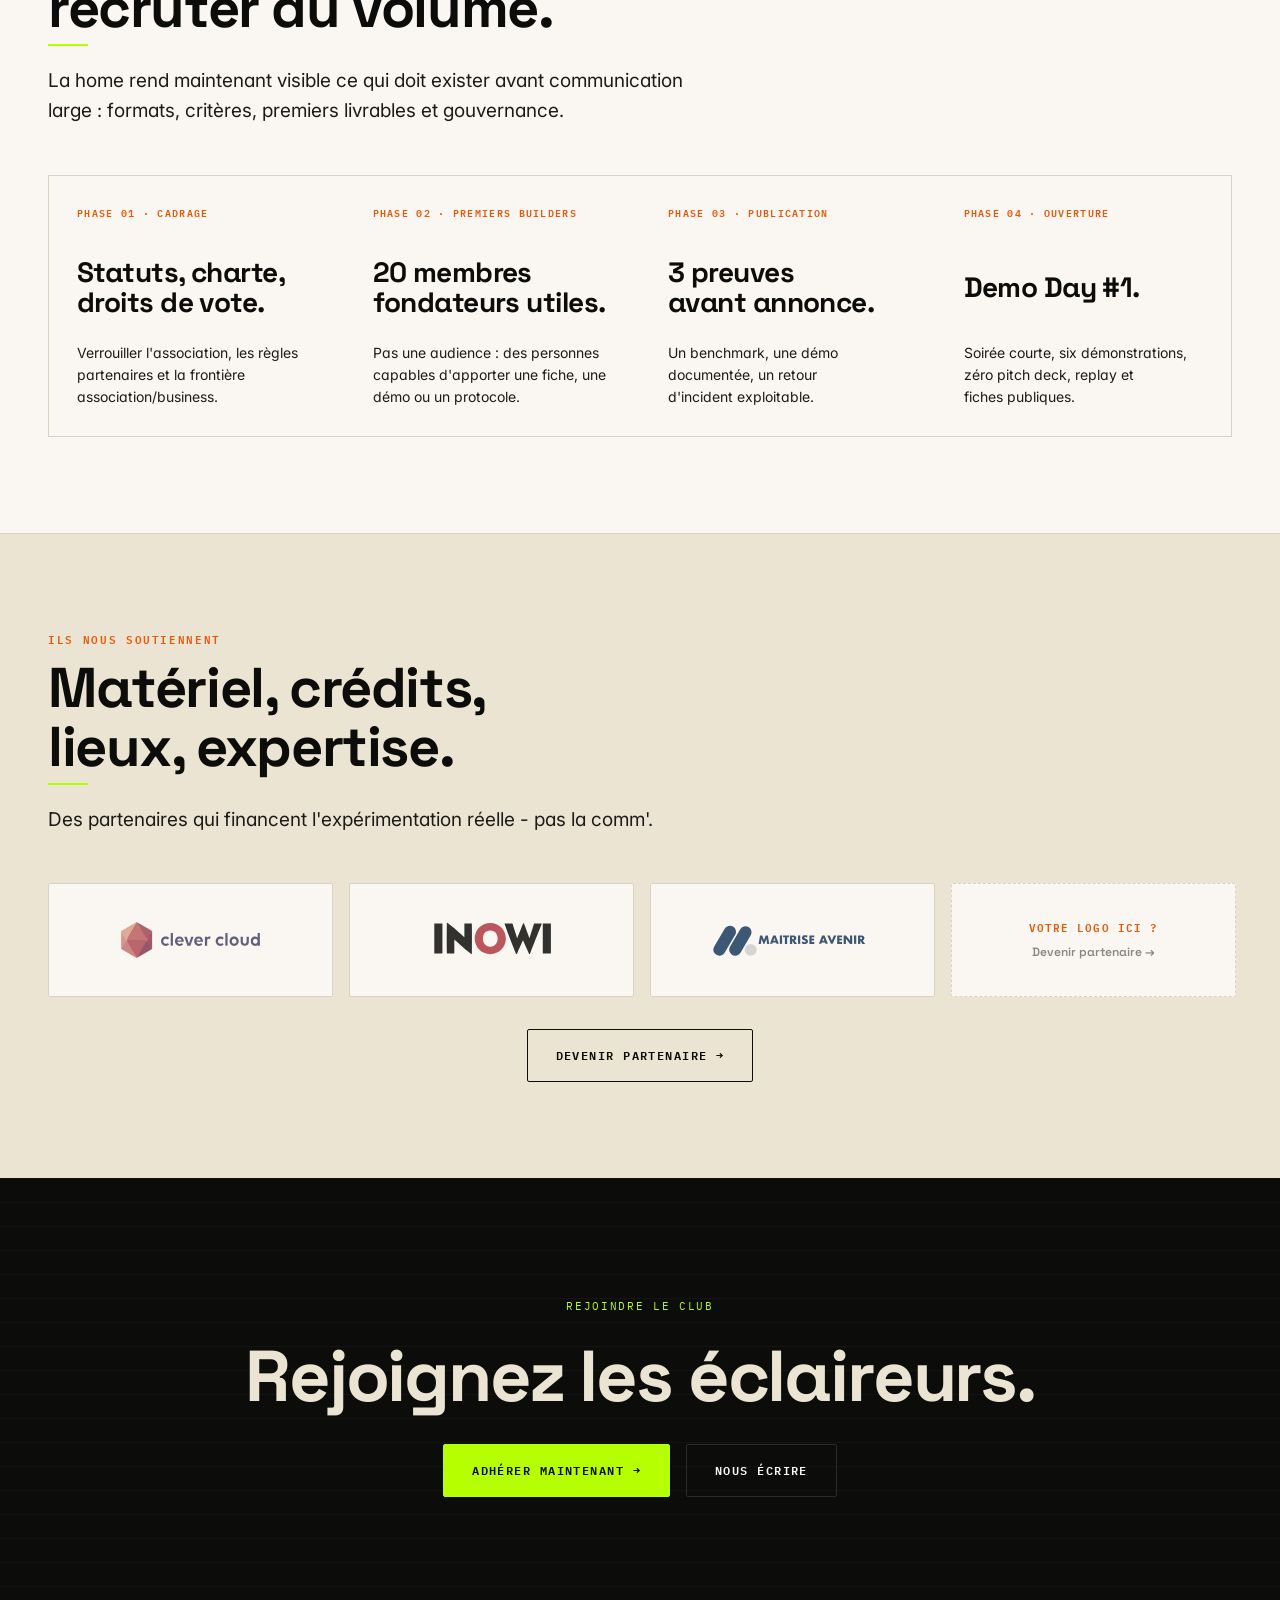
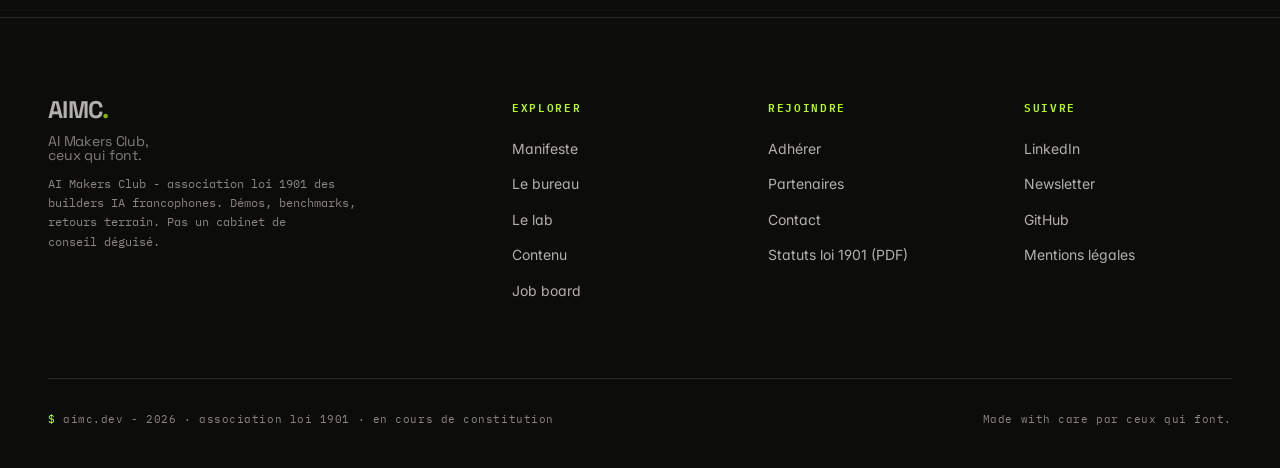
==== commit 92fb915d: "feat(home): sharpen AIMC proof narrative" ====
--- a/index.html
+++ b/index.html
@@ -28,6 +28,11 @@
  <a href="adherer.html" class="btn">Adhérer</a>
  <a href="manifeste.html" class="btn btn-outline">Lire le manifeste →</a>
  </div>
+ <div class="hero-proof">
+ <span>Repo public</span>
+ <span>Protocole avant opinion</span>
+ <span>Coût, latence, limites</span>
+ </div>
  </div>
  <div class="hero-illus" id="hero-illus-slot" aria-hidden="true">
 <svg id="illus-crt" xmlns="http://www.w3.org/2000/svg" viewBox="0 0 520 430" fill="none">
@@ -98,6 +103,39 @@
  </text>
 </svg>
  </div>
+ </div>
+ </div>
+</section>
+
+<!-- TABLEAU DE BORD -->
+<section class="ops-board">
+ <div class="container">
+ <div class="ops-head">
+ <div class="kicker">Tableau de bord</div>
+ <h2>Le club avance comme un lab, pas comme une communauté floue.</h2>
+ <p>Chaque format AIMC doit produire une trace vérifiable : protocole, source, coût, limite, décision. Ce bloc devient la promesse opérationnelle du site.</p>
+ </div>
+ <div class="ops-grid">
+ <article class="ops-metric">
+ <span class="metric-label">formats actifs</span>
+ <strong>04</strong>
+ <p>Demo Day, benchmarks, cartographie, hackathons PME/ETI.</p>
+ </article>
+ <article class="ops-metric">
+ <span class="metric-label">cadence publication</span>
+ <strong>30j</strong>
+ <p>Une fiche terrain ou un benchmark public chaque mois.</p>
+ </article>
+ <article class="ops-metric">
+ <span class="metric-label">niveau de preuve</span>
+ <strong>5×</strong>
+ <p>Contexte, données, protocole, résultat, caveat.</p>
+ </article>
+ <article class="ops-metric">
+ <span class="metric-label">garde-fou</span>
+ <strong>0</strong>
+ <p>Aucune captation commerciale dans les espaces membres.</p>
+ </article>
  </div>
  </div>
 </section>
@@ -145,6 +183,26 @@
  </div>
 </section>
 
+<!-- PROTOCOLE DE PREUVE -->
+<section class="proof-lab dark">
+ <div class="container">
+ <div class="proof-grid">
+ <div class="sec-head">
+ <div class="kicker">Protocole public</div>
+ <h2>Une démo AIMC n'est publiée que si elle survit à cinq questions.</h2>
+ <p>Le site doit vendre une méthode, pas seulement une appartenance. Ces critères donnent au club une position claire face au bruit IA.</p>
+ </div>
+ <ol class="proof-steps" aria-label="Critères de preuve AIMC">
+ <li><span>01</span><strong>Quel problème réel ?</strong><p>Cas d'usage, contexte, contrainte métier, personne responsable.</p></li>
+ <li><span>02</span><strong>Quel système ?</strong><p>Modèles, providers, données, prompts, agents, infra et coûts.</p></li>
+ <li><span>03</span><strong>Quel protocole ?</strong><p>Corpus, métriques, baseline, critères d'échec, limites connues.</p></li>
+ <li><span>04</span><strong>Quel résultat ?</strong><p>Chiffres, captures, logs, temps gagné, erreurs observées.</p></li>
+ <li><span>05</span><strong>Quelle décision ?</strong><p>Adopter, rejeter, refaire, publier le caveat ou ouvrir un appel à contribution.</p></li>
+ </ol>
+ </div>
+ </div>
+</section>
+
 <hr class="rule">
 
 <!-- BANDEAU NÉGATIF (assertions) - interactif au scroll -->
@@ -207,6 +265,39 @@
  </div>
 </section>
 
+<!-- PIPELINE PUBLIC -->
+<section class="paper launch-plan">
+ <div class="container">
+ <div class="sec-head">
+ <div class="kicker">Lancement 90 jours</div>
+ <h2>Un plan simple : recruter des preuves avant de recruter du volume.</h2>
+ <p>La home rend maintenant visible ce qui doit exister avant communication large : formats, critères, premiers livrables et gouvernance.</p>
+ </div>
+ <div class="timeline">
+ <article>
+ <span>Phase 01 · cadrage</span>
+ <h3>Statuts, charte, droits de vote.</h3>
+ <p>Verrouiller l'association, les règles partenaires et la frontière association/business.</p>
+ </article>
+ <article>
+ <span>Phase 02 · premiers builders</span>
+ <h3>20 membres fondateurs utiles.</h3>
+ <p>Pas une audience : des personnes capables d'apporter une fiche, une démo ou un protocole.</p>
+ </article>
+ <article>
+ <span>Phase 03 · publication</span>
+ <h3>3 preuves avant annonce.</h3>
+ <p>Un benchmark, une démo documentée, un retour d'incident exploitable.</p>
+ </article>
+ <article>
+ <span>Phase 04 · ouverture</span>
+ <h3>Demo Day #1.</h3>
+ <p>Soirée courte, six démonstrations, zéro pitch deck, replay et fiches publiques.</p>
+ </article>
+ </div>
+ </div>
+</section>
+
 <!-- PARTENAIRES -->
 <section class="beige">
  <div class="container">
--- a/assets/style.css
+++ b/assets/style.css
@@ -14,13 +14,23 @@
  --rule:#D9D3C6;
  --rule-dark:rgba(255,255,255,.12);
  --shadow:0 4px 24px rgba(12,12,10,.08);
-}
+/* Elevation system — layered, tinted shadows (Apple §12) */
+ --r-card:6px;
+ --r-card-in:2px;
+ --elev-1:0 1px 2px rgba(12,12,10,.06),0 4px 12px rgba(12,12,10,.06);
+ --elev-2:0 2px 4px rgba(12,12,10,.08),0 12px 32px rgba(12,12,10,.12);
+ --elev-2-dark:0 2px 4px rgba(0,0,0,.24),0 12px 36px rgba(0,0,0,.40);
+ --ease-press:cubic-bezier(0.16,1,0.3,1);
+}
+*{-webkit-font-smoothing:antialiased;}
+h1,h2,h3{text-wrap:balance;}
+p{text-wrap:pretty;}
 
 *{box-sizing:border-box;margin:0;padding:0;}
 html{scroll-behavior:smooth;}
 body{font-family:"Inter",system-ui,sans-serif;background:var(--paper);color:var(--text);
  font-size:16px;line-height:1.6;-webkit-font-smoothing:antialiased;
- font-feature-settings:"ss01","cv11";}
+ font-feature-settings:"ss01","cv11";font-optical-sizing:auto;}
 
 a{color:inherit;}
 img{display:block;max-width:100%;height:auto;}
@@ -32,11 +42,12 @@
 /* ============================================================================
  HEADER (régime sombre - signature machine)
  ============================================================================ */
-.site-header{background:var(--ink);color:var(--paper);border-bottom:1px solid var(--rule-dark);position:relative;}
+/* Header — Apple-style translucent material (§12 Materials & depth) */
+.site-header{background:rgba(12,12,10,0.85);color:var(--paper);border-bottom:1px solid var(--rule-dark);position:sticky;top:0;z-index:100;backdrop-filter:blur(20px) saturate(180%);-webkit-backdrop-filter:blur(20px) saturate(180%);}
 .site-header .container{display:grid;grid-template-columns:auto 1fr auto;align-items:center;gap:16px;padding-top:12px;padding-bottom:12px;}
 
 .brand-block{display:flex;flex-direction:column;align-items:flex-start;gap:0;line-height:1;}
-.brand{font-family:"Space Grotesk",sans-serif;font-weight:800;font-size:20px;letter-spacing:-.02em;color:var(--paper);text-decoration:none;line-height:1;white-space:nowrap;}
+.brand{font-family:"Space Grotesk",sans-serif;font-weight:800;font-size:20px;letter-spacing:-.03em;color:var(--paper);text-decoration:none;line-height:1;white-space:nowrap;}
 .brand .lime{color:var(--lime);}
 .claim{font-family:"Space Grotesk",sans-serif;font-weight:400;font-size:14px;letter-spacing:-.01em;color:var(--paper);opacity:.7;margin-top:2px;}
 
@@ -66,14 +77,14 @@
  background-size:24px 24px;opacity:.5;pointer-events:none;}
 .hero::after{content:"";position:absolute;top:30%;left:50%;width:500px;height:500px;
  transform:translate(-50%,-50%);border-radius:50%;pointer-events:none;
- background:radial-gradient(circle,rgba(182,255,0,.08) 0%,rgba(182,255,0,.03) 40%,transparent 70%);
+ background:rgba(182,255,0,.04);
  animation:orb-pulse 6s ease-in-out infinite alternate;}
 @keyframes orb-pulse{0%{opacity:.6;transform:translate(-50%,-50%) scale(.9);}100%{opacity:1;transform:translate(-50%,-50%) scale(1.1);}}
 .hero .container{position:relative;}
 
 .hero .kicker{font-family:"IBM Plex Mono",monospace;font-size:11px;font-weight:600;
  letter-spacing:.15em;text-transform:uppercase;color:var(--orange);margin-bottom:24px;
- display:inline-block;padding:6px 12px;background:var(--beige);}
+ display:inline-block;padding:6px 12px;background:var(--beige);border-radius:var(--r-card-in);}
 .hero h1{font-family:"Space Grotesk",sans-serif;font-weight:700;
  font-size:clamp(56px,9vw,120px);line-height:.95;letter-spacing:-.035em;color:var(--beige);
  margin-bottom:32px;}
@@ -81,15 +92,38 @@
 .hero .sub{font-family:"Inter",sans-serif;font-size:clamp(18px,2.2vw,24px);line-height:1.5;
  color:var(--paper);opacity:.8;max-width:640px;margin-bottom:40px;}
 .hero .actions{display:flex;flex-wrap:wrap;gap:16px;}
+.hero-proof{display:flex;flex-wrap:wrap;gap:10px;margin-top:28px;}
+.hero-proof span{font-family:"IBM Plex Mono",monospace;font-size:10px;letter-spacing:.1em;text-transform:uppercase;
+ color:rgba(250,247,242,.72);border:1px solid var(--rule-dark);padding:7px 10px;border-radius:var(--r-card-in);
+ background:rgba(250,247,242,.04);}
+
+/* ============================================================================
+ OPS BOARD — home proof layer
+ ============================================================================ */
+.ops-board{background:var(--ink);color:var(--paper);padding:0 0 96px;}
+.ops-board .container{border-top:1px solid var(--rule-dark);padding-top:40px;}
+.ops-head{display:grid;grid-template-columns:minmax(0,4fr) minmax(0,5fr);gap:48px;margin-bottom:32px;}
+.ops-head .kicker{font-family:"IBM Plex Mono",monospace;font-size:11px;font-weight:600;
+ letter-spacing:.15em;text-transform:uppercase;color:var(--lime);}
+.ops-head h2{font-family:"Space Grotesk",sans-serif;font-size:clamp(30px,4vw,48px);line-height:1.05;
+ letter-spacing:-.025em;color:var(--beige);}
+.ops-head p{font-size:17px;line-height:1.65;color:rgba(250,247,242,.72);max-width:620px;}
+.ops-grid{display:grid;grid-template-columns:repeat(4,1fr);gap:1px;background:var(--rule-dark);border:1px solid var(--rule-dark);}
+.ops-metric{background:var(--ink);padding:28px;min-height:210px;display:flex;flex-direction:column;justify-content:space-between;}
+.ops-metric .metric-label{font-family:"IBM Plex Mono",monospace;font-size:10px;letter-spacing:.13em;text-transform:uppercase;color:var(--mute);}
+.ops-metric strong{font-family:"Space Grotesk",sans-serif;font-size:clamp(48px,6vw,76px);line-height:.9;color:var(--lime);
+ letter-spacing:-.04em;font-variant-numeric:tabular-nums;}
+.ops-metric p{font-size:13px;line-height:1.55;color:rgba(250,247,242,.64);}
 
 /* ============================================================================
  BUTTONS
  ============================================================================ */
 .btn{display:inline-block;background:var(--orange);color:var(--paper);
  font-family:"IBM Plex Mono",monospace;font-size:12px;font-weight:600;
- letter-spacing:.12em;text-transform:uppercase;padding:16px 28px;
- text-decoration:none;border:1px solid var(--orange);transition:all .2s;cursor:pointer;}
+ letter-spacing:.12em;text-transform:uppercase;padding:16px 28px;border-radius:var(--r-card-in);
+ text-decoration:none;border:1px solid var(--orange);transition:background .1s ease-out,color .1s ease-out,border-color .1s ease-out,transform .1s ease-out;cursor:pointer;}
 .btn:hover{background:var(--ink);color:var(--lime);border-color:var(--ink);}
+.btn:active{transform:scale(.97);transition-duration:50ms;}
 .btn-outline{background:transparent;color:var(--ink);border:1px solid var(--ink);}
 .btn-outline:hover{background:var(--ink);color:var(--paper);}
 .btn-lime{background:var(--lime);color:var(--ink);border-color:var(--lime);}
@@ -112,7 +146,7 @@
 .sec-head h2{font-family:"Space Grotesk",sans-serif;font-weight:700;
  font-size:clamp(36px,5vw,56px);line-height:1.05;letter-spacing:-.025em;color:var(--ink);max-width:820px;}
 section.dark .sec-head h2{color:var(--beige);}
-.sec-head p{font-family:"Inter",sans-serif;font-size:19px;line-height:1.55;color:var(--text);
+.sec-head p{font-family:"Inter",sans-serif;font-size:19px;line-height:1.6;color:var(--text);
  margin-top:20px;max-width:640px;}
 section.dark .sec-head p{color:var(--paper);opacity:.75;}
 
@@ -120,9 +154,10 @@
  PILIERS (3 cards home)
  ============================================================================ */
 .piliers{display:grid;grid-template-columns:repeat(3,1fr);gap:24px;}
-.pilier{padding:32px;background:var(--paper);border:1px solid var(--rule);
- transition:border-color .2s,transform .2s;}
-.pilier:hover{border-color:var(--ink);transform:translateY(-4px);}
+.pilier{padding:32px;background:var(--paper);border:1px solid var(--rule);border-radius:var(--r-card);box-shadow:var(--elev-1);
+ transition:border-color .1s ease-out,transform .1s ease-out,box-shadow .1s ease-out;will-change:transform;}
+.pilier:hover{border-color:var(--ink);transform:translateY(-4px);box-shadow:var(--elev-2);}
+.pilier:active{transform:translateY(-2px) scale(.98);transition-duration:50ms;}
 .pilier .num{font-family:"IBM Plex Mono",monospace;font-size:11px;letter-spacing:.15em;
  text-transform:uppercase;color:var(--mute);margin-bottom:16px;}
 .pilier .num::before{content:"■";color:var(--lime);margin-right:8px;}
@@ -132,6 +167,18 @@
 .pilier ul{list-style:none;margin-top:16px;font-family:"IBM Plex Mono",monospace;
  font-size:12px;line-height:1.9;color:var(--mute);}
 .pilier ul li::before{content:">";color:var(--orange);margin-right:8px;font-weight:600;}
+
+/* ============================================================================
+ PROOF LAB — public evaluation protocol
+ ============================================================================ */
+.proof-lab{padding:112px 0;border-top:1px solid var(--rule-dark);border-bottom:1px solid var(--rule-dark);}
+.proof-grid{display:grid;grid-template-columns:minmax(0,5fr) minmax(0,7fr);gap:56px;align-items:start;}
+.proof-lab .sec-head{position:sticky;top:96px;margin-bottom:0;}
+.proof-steps{list-style:none;display:grid;gap:0;border-top:1px solid var(--rule-dark);}
+.proof-steps li{display:grid;grid-template-columns:56px minmax(0,1fr);gap:20px;padding:24px 0;border-bottom:1px solid var(--rule-dark);}
+.proof-steps span{font-family:"IBM Plex Mono",monospace;font-size:12px;font-weight:700;color:var(--lime);letter-spacing:.1em;}
+.proof-steps strong{font-family:"Space Grotesk",sans-serif;font-size:24px;line-height:1.15;color:var(--beige);}
+.proof-steps p{grid-column:2;color:rgba(250,247,242,.68);font-size:15px;line-height:1.55;margin-top:-12px;}
 
 /* ============================================================================
  BANDEAU MANIFESTE (assertions négatives)
@@ -162,15 +209,16 @@
  CARTES CONTENU
  ============================================================================ */
 .grid-content{display:grid;grid-template-columns:repeat(3,1fr);gap:24px;}
-.card-content{background:var(--paper);border:1px solid var(--rule);padding:24px;
- transition:transform .2s,border-color .2s;cursor:pointer;position:relative;}
+.card-content{background:var(--paper);border:1px solid var(--rule);border-radius:var(--r-card);box-shadow:var(--elev-1);padding:24px;
+ transition:transform .1s ease-out,border-color .1s ease-out,box-shadow .1s ease-out;cursor:pointer;position:relative;will-change:transform;}
 .card-content::after{content:"→";position:absolute;top:24px;right:24px;
  font-family:"IBM Plex Mono",monospace;font-size:14px;color:var(--mute);transition:color .2s,transform .2s;}
-.card-content:hover{transform:translateY(-4px);border-color:var(--ink);}
+.card-content:hover{transform:translateY(-4px);border-color:var(--ink);box-shadow:var(--elev-2);}
+.card-content:active{transform:translateY(-2px) scale(.98);transition-duration:50ms;}
 .card-content:hover::after{color:var(--orange);transform:translate(4px,0);}
 .card-content{border-left:4px solid transparent;}
 .card-content .tag{font-family:"IBM Plex Mono",monospace;font-size:10px;letter-spacing:.12em;
- text-transform:uppercase;color:var(--ink);background:var(--lime);padding:4px 10px;
+ text-transform:uppercase;color:var(--ink);background:var(--lime);padding:4px 10px;border-radius:var(--r-card-in);
  display:inline-block;margin-bottom:16px;font-weight:600;}
 .card-content .tag.blue{background:var(--blue);color:var(--paper);}
 .card-content .tag.orange{background:var(--orange);color:var(--paper);}
@@ -185,27 +233,41 @@
  letter-spacing:.05em;}
 
 /* ============================================================================
+ LAUNCH PLAN — 90-day public roadmap
+ ============================================================================ */
+.launch-plan{border-top:1px solid var(--rule);border-bottom:1px solid var(--rule);}
+.timeline{display:grid;grid-template-columns:repeat(4,1fr);gap:0;border:1px solid var(--rule);background:var(--rule);}
+.timeline article{background:var(--paper);padding:28px;min-height:260px;display:flex;flex-direction:column;justify-content:space-between;}
+.timeline span{font-family:"IBM Plex Mono",monospace;font-size:10px;font-weight:600;letter-spacing:.13em;text-transform:uppercase;color:var(--orange);}
+.timeline h3{font-family:"Space Grotesk",sans-serif;font-size:28px;line-height:1.08;letter-spacing:-.02em;color:var(--ink);margin:28px 0 16px;}
+.timeline p{font-size:14px;line-height:1.55;color:var(--text);}
+
+/* ============================================================================
  PARTENAIRES
  ============================================================================ */
 .partners{display:grid;grid-template-columns:repeat(5,1fr);gap:16px;margin-top:32px;}
-.partner{padding:32px;background:var(--paper);border:1px solid var(--rule);
+.partner{padding:32px;background:var(--paper);border:1px solid var(--rule);border-radius:var(--r-card-in);
  display:flex;align-items:center;justify-content:center;
  font-family:"Space Grotesk",sans-serif;font-weight:600;font-size:18px;color:var(--mute);
- aspect-ratio:5/2;transition:color .2s,border-color .2s,background .2s;}
-.partner:hover{color:var(--ink);border-color:var(--ink);}
-.partner svg{width:auto;height:44px;max-width:80%;color:var(--mute);transition:color .3s;}
+ aspect-ratio:5/2;transition:color .1s ease-out,border-color .1s ease-out,background .1s ease-out,box-shadow .1s ease-out;will-change:transform;}
+.partner:hover{color:var(--ink);border-color:var(--ink);box-shadow:var(--elev-1);}
+.partner svg{width:auto;height:44px;max-width:80%;color:var(--mute);transition:color .15s ease-out;}
 .partner:hover svg{color:var(--ink);}
-.partner img{max-width:75%;object-fit:contain;filter:saturate(.7);transition:filter .3s,opacity .3s;opacity:.8;}
+.partner img{max-width:75%;object-fit:contain;filter:saturate(.7);transition:filter .15s ease-out,opacity .15s ease-out;opacity:.8;}
 .partner:hover img{filter:saturate(1);opacity:1;}
+/* Slot vacant ("Partenaire N") : traité comme un call-to-action discret, pas une carte cassee */
+.partner.slot-open{color:var(--mute);font-family:"IBM Plex Mono",monospace;font-weight:500;font-size:11px;
+ letter-spacing:.08em;text-transform:uppercase;border-style:dashed;background:transparent;opacity:.55;}
+.partner.slot-open::before{content:"+ ";color:var(--orange);}
+.partner.slot-open:hover{opacity:1;border-color:var(--orange);color:var(--orange);box-shadow:none;}
 
 /* ============================================================================
  CTA FINAL
  ============================================================================ */
 .cta-final{background:var(--ink);color:var(--paper);padding:120px 0;text-align:center;position:relative;overflow:hidden;}
 .cta-final::before{content:"";position:absolute;inset:0;
- background:radial-gradient(circle at 50% 50%,transparent 0,var(--ink) 70%),
- linear-gradient(0deg,transparent 0,transparent 23px,var(--rule-dark) 24px);
- background-size:100% 100%,100% 24px;opacity:.5;}
+ background-image:linear-gradient(0deg,transparent 0,transparent 23px,var(--rule-dark) 24px);
+ background-size:100% 24px;opacity:.5;}
 .cta-final .container{position:relative;}
 .cta-final .kicker{color:var(--lime);font-family:"IBM Plex Mono",monospace;font-size:11px;
  letter-spacing:.15em;text-transform:uppercase;margin-bottom:24px;}
@@ -269,34 +331,46 @@
 
 /* Bureau (cartes membres) */
 .grid-bureau{display:grid;grid-template-columns:repeat(4,1fr);gap:24px;}
-.member{background:var(--paper);border:1px solid var(--rule);transition:transform .2s,border-color .2s;}
-.member:hover{transform:translateY(-4px);border-color:var(--ink);}
-.member .photo{aspect-ratio:1/1;background:var(--beige);position:relative;overflow:hidden;
+.member{background:var(--paper);border:1px solid var(--rule);border-radius:var(--r-card);box-shadow:var(--elev-1);overflow:hidden;
+ transition:transform .1s ease-out,border-color .1s ease-out,box-shadow .1s ease-out;will-change:transform;transform-origin:center bottom;}
+.member:hover{transform:translateY(-6px);border-color:var(--ink);box-shadow:var(--elev-2);}
+.member:active{transform:translateY(-2px) scale(.98);transition-duration:50ms;}
+.member .photo{aspect-ratio:1/1;position:relative;overflow:hidden;
  display:flex;align-items:center;justify-content:center;font-family:"Space Grotesk",sans-serif;
- font-weight:700;font-size:64px;color:var(--ink);}
-.member .photo::after{content:"";position:absolute;inset:0;background:var(--ink);opacity:0;transition:opacity .3s;}
-.member:hover .photo::after{opacity:.1;}
-.member .info{padding:20px;}
-.member .info h3{font-family:"Space Grotesk",sans-serif;font-size:20px;font-weight:600;
- letter-spacing:-.01em;margin-bottom:4px;color:var(--ink);}
-.member .info .role{font-family:"IBM Plex Mono",monospace;font-size:10px;letter-spacing:.12em;
- text-transform:uppercase;color:var(--orange);margin-bottom:12px;}
-.member .info .build{font-size:13px;line-height:1.5;color:var(--text);}
+ font-weight:700;font-size:64px;letter-spacing:-.03em;color:var(--paper);
+ background:var(--m-accent,var(--ink));}
+.member .photo::before{content:"";position:absolute;inset:0;
+ background-image:radial-gradient(rgba(255,255,255,.06) 1px,transparent 1px);background-size:16px 16px;opacity:.4;}
+.member .photo::after{content:"";position:absolute;inset:0;background:#fff;opacity:0;transition:opacity .15s ease-out;}
+.member:hover .photo::after{opacity:.06;}
+.member:nth-child(4n+1){--m-accent:var(--orange);}
+.member:nth-child(4n+2){--m-accent:var(--blue);}
+.member:nth-child(4n+3){--m-accent:#5A7247;}
+.member:nth-child(4n+4){--m-accent:var(--red);}
+.member .info{padding:24px;}
+.member .info h3{font-family:"Space Grotesk",sans-serif;font-size:22px;font-weight:700;
+ letter-spacing:-.02em;margin-bottom:4px;color:var(--ink);line-height:1.15;}
+.member .info .role{font-family:"IBM Plex Mono",monospace;font-size:10px;letter-spacing:.14em;
+ text-transform:uppercase;color:var(--orange);margin-bottom:12px;font-weight:600;}
+.member .info .build{font-size:14px;line-height:1.6;color:var(--text);}
 .member .info .build::before{content:"> je build : ";font-family:"IBM Plex Mono",monospace;color:var(--mute);}
 
 /* Adhésion (2 formules) */
 .pricing{display:grid;grid-template-columns:repeat(3,1fr);gap:24px;}
 .pricing.single{grid-template-columns:1fr;}
-.plan{padding:40px;background:var(--paper);border:1px solid var(--rule);position:relative;}
-.plan.featured{background:var(--ink);color:var(--paper);border-color:var(--ink);}
+.plan{padding:40px;background:var(--paper);border:1px solid var(--rule);border-radius:var(--r-card);box-shadow:var(--elev-1);position:relative;transition:box-shadow .1s ease-out,transform .1s ease-out;will-change:transform;}
+.plan:hover{box-shadow:var(--elev-2);transform:translateY(-3px);}
+.plan:active{transform:translateY(-1px) scale(.98);transition-duration:50ms;}
+.plan.featured{background:var(--ink);color:var(--paper);border-color:var(--ink);box-shadow:var(--elev-2-dark);}
+.plan.featured:hover{box-shadow:var(--elev-2-dark);}
 .plan.featured::before{content:"■ RECOMMANDÉ";position:absolute;top:-12px;left:24px;
  background:var(--lime);color:var(--ink);font-family:"IBM Plex Mono",monospace;
- font-size:10px;font-weight:700;letter-spacing:.15em;padding:4px 10px;}
+ font-size:10px;font-weight:700;letter-spacing:.15em;padding:4px 10px;border-radius:var(--r-card-in);}
 .plan .name{font-family:"IBM Plex Mono",monospace;font-size:11px;letter-spacing:.15em;
  text-transform:uppercase;color:var(--orange);margin-bottom:16px;}
 .plan.featured .name{color:var(--lime);}
 .plan .price{font-family:"Space Grotesk",sans-serif;font-size:72px;font-weight:700;
- letter-spacing:-.03em;line-height:1;margin-bottom:8px;color:var(--ink);}
+ letter-spacing:-.03em;line-height:1;margin-bottom:8px;color:var(--ink);font-variant-numeric:tabular-nums;}
 .plan.featured .price{color:var(--beige);}
 .plan .price .unit{font-size:18px;color:var(--mute);font-weight:400;letter-spacing:0;}
 .plan.featured .price .unit{color:var(--paper);opacity:.5;}
@@ -320,26 +394,28 @@
 
 /* Contenu / Blog filters */
 .filters{display:flex;gap:12px;flex-wrap:wrap;margin-bottom:48px;padding-bottom:24px;border-bottom:1px solid var(--rule);}
-.filter{font-family:"IBM Plex Mono",monospace;font-size:11px;font-weight:600;letter-spacing:.12em;
- text-transform:uppercase;padding:8px 14px;background:var(--paper);border:1px solid var(--rule);color:var(--text);cursor:pointer;transition:all .2s;}
+.filter{font-family:"IBM Plex Mono",monospace;font-size:11px;font-weight:600;letter-spacing:.12em;border-radius:var(--r-card-in);
+ text-transform:uppercase;padding:8px 14px;background:var(--paper);border:1px solid var(--rule);color:var(--text);cursor:pointer;transition:background .2s var(--ease-press),color .2s var(--ease-press),border-color .2s var(--ease-press);}
 .filter:hover,.filter.active{background:var(--ink);color:var(--lime);border-color:var(--ink);}
 
 /* Newsletter block */
-.newsletter{background:var(--beige);padding:48px;border:1px solid var(--rule);margin-top:48px;}
+.newsletter{background:var(--beige);padding:48px;border:1px solid var(--rule);border-radius:var(--r-card);margin-top:48px;}
 .newsletter .kicker{font-family:"IBM Plex Mono",monospace;font-size:11px;letter-spacing:.15em;
  text-transform:uppercase;color:var(--orange);margin-bottom:12px;}
 .newsletter h3{font-family:"Space Grotesk",sans-serif;font-size:28px;font-weight:700;
  letter-spacing:-.02em;margin-bottom:12px;color:var(--ink);}
 .newsletter p{font-size:14px;color:var(--text);margin-bottom:20px;max-width:520px;}
 .newsletter form{display:flex;gap:12px;max-width:520px;}
-.newsletter input{flex:1;padding:14px 16px;background:var(--paper);border:1px solid var(--rule);
- font-family:"Inter",sans-serif;font-size:14px;color:var(--text);outline:none;}
+.newsletter input{flex:1;padding:14px 16px;background:var(--paper);border:1px solid var(--rule);border-radius:var(--r-card-in);
+ font-family:"Inter",sans-serif;font-size:14px;color:var(--text);outline:none;transition:border-color .2s var(--ease-press);}
 .newsletter input:focus{border-color:var(--ink);}
 
 /* Lab (Demo Days + benchmarks + carto) */
 .lab-cards{display:grid;grid-template-columns:repeat(2,1fr);gap:24px;}
-.lab-card{padding:40px;background:var(--paper);border:1px solid var(--rule);position:relative;}
-.lab-card::before{content:"";position:absolute;top:0;left:0;width:0;height:2px;background:var(--lime);transition:width .3s;}
+.lab-card{padding:40px;background:var(--paper);border:1px solid var(--rule);border-radius:var(--r-card);box-shadow:var(--elev-1);position:relative;overflow:hidden;transition:box-shadow .1s ease-out,transform .1s ease-out;will-change:transform;}
+.lab-card:hover{box-shadow:var(--elev-2);transform:translateY(-4px);}
+.lab-card:active{transform:translateY(-2px) scale(.98);transition-duration:50ms;}
+.lab-card::before{content:"";position:absolute;top:0;left:0;width:0;height:2px;background:var(--lime);transition:width .3s var(--ease-press);}
 .lab-card:hover::before{width:100%;}
 .lab-card .num{font-family:"IBM Plex Mono",monospace;font-size:11px;letter-spacing:.15em;
  text-transform:uppercase;color:var(--orange);margin-bottom:16px;}
@@ -347,20 +423,21 @@
  letter-spacing:-.02em;line-height:1.1;margin-bottom:16px;color:var(--ink);}
 .lab-card p{font-size:15px;line-height:1.6;color:var(--text);margin-bottom:24px;}
 .lab-card .stat{display:flex;gap:32px;font-family:"IBM Plex Mono",monospace;font-size:11px;letter-spacing:.08em;color:var(--mute);text-transform:uppercase;padding-top:20px;border-top:1px solid var(--rule);}
-.lab-card .stat strong{display:block;font-family:"Space Grotesk",sans-serif;font-size:32px;color:var(--ink);letter-spacing:-.02em;margin-bottom:4px;text-transform:none;}
+.lab-card .stat strong{display:block;font-family:"Space Grotesk",sans-serif;font-size:14px;color:var(--ink);letter-spacing:-.02em;margin-bottom:0;text-transform:none;}
+.lab-card .stat .num-big{font-family:"Space Grotesk",sans-serif;font-size:32px;color:var(--ink);letter-spacing:-.02em;margin-bottom:4px;text-transform:none;font-variant-numeric:tabular-nums;}
 
 /* Contact form */
 .contact-form{max-width:640px;}
 .contact-form .row{margin-bottom:24px;}
 .contact-form label{display:block;font-family:"IBM Plex Mono",monospace;font-size:11px;letter-spacing:.12em;
  text-transform:uppercase;color:var(--mute);margin-bottom:8px;}
-.contact-form input,.contact-form textarea{width:100%;padding:14px 16px;background:var(--paper);
+.contact-form input,.contact-form textarea{width:100%;padding:14px 16px;background:var(--paper);border-radius:var(--r-card-in);
  border:1px solid var(--rule);font-family:"Inter",sans-serif;font-size:15px;color:var(--text);outline:none;
- transition:border-color .2s;}
-.contact-form input:focus,.contact-form textarea:focus{border-color:var(--ink);}
+ transition:border-color .2s var(--ease-press),box-shadow .2s var(--ease-press);}
+.contact-form input:focus,.contact-form textarea:focus{border-color:var(--ink);box-shadow:0 0 0 3px rgba(12,12,10,.06);}
 .contact-form textarea{resize:vertical;min-height:180px;}
 
-.contact-side{padding:32px;background:var(--beige);border:1px solid var(--rule);}
+.contact-side{padding:32px;background:var(--beige);border:1px solid var(--rule);border-radius:var(--r-card);}
 .contact-side h3{font-family:"Space Grotesk",sans-serif;font-size:22px;font-weight:700;letter-spacing:-.015em;margin-bottom:16px;color:var(--ink);}
 .contact-side .channel{border-top:1px solid var(--rule);padding:20px 0;font-family:"IBM Plex Mono",monospace;font-size:12px;}
 .contact-side .channel:first-of-type{border-top:0;padding-top:0;}
@@ -372,6 +449,491 @@
 
 /* Section rule */
 .rule{height:1px;background:var(--rule);margin:0;padding:0;border:0;}
+
+/* ============================================================================
+ AIMC v3.5 IMPROVEMENTS — Bureau hero counter + enhanced member cards
+ ============================================================================ */
+
+/* Bureau hero — enhanced illustration with counter badge */
+.hero-illus-bureau { position: relative; }
+.hero-illus-bureau .illus-frame { position: relative; }
+
+/* Bureau counter overlay — floating badge below the SVG */
+.bureau-counter {
+  position: absolute;
+  bottom: -8px;
+  right: 16px;
+  z-index: 5;
+  background: rgba(12,12,10,0.55);
+  backdrop-filter: blur(16px);
+  -webkit-backdrop-filter: blur(16px);
+  border: 1px solid rgba(255,255,255,0.12);
+  border-radius: 5px;
+  padding: 10px 18px 10px 20px;
+  display: flex;
+  align-items: center;
+  gap: 14px;
+}
+.bureau-counter .counter-num {
+  font-family: "Space Grotesk", sans-serif;
+  font-size: 32px;
+  font-weight: 700;
+  letter-spacing: -0.03em;
+  color: var(--lime);
+  line-height: 1;
+  font-variant-numeric: tabular-nums;
+}
+.bureau-counter .counter-label {
+  font-family: "IBM Plex Mono", monospace;
+  font-size: 9px;
+  letter-spacing: 0.12em;
+  text-transform: uppercase;
+  color: rgba(250,247,242,0.6);
+  line-height: 1.4;
+  border-left: 1px solid rgba(255,255,255,0.10);
+  padding-left: 14px;
+}
+.bureau-counter .counter-label .num-highlight { color: var(--lime); font-weight: 600; }
+
+/* Animated counter number */
+.counter-digit {
+  display: inline-block;
+  animation: counter-roll 0.6s var(--ease-press);
+}
+@keyframes counter-roll {
+  0% { transform: translateY(8px); opacity: 0; }
+  60% { transform: translateY(-2px); opacity: 1; }
+  100% { transform: translateY(0); opacity: 1; }
+}
+
+/* ============================================================================
+ Member cards — upgraded design (bureau.html)
+ ============================================================================ */
+
+.grid-bureau {
+  display: grid;
+  grid-template-columns: repeat(3, 1fr);
+  gap: 32px;
+}
+
+.member {
+  background: var(--paper);
+  border: 1px solid var(--rule);
+  border-radius: 15px;
+  box-shadow: var(--elev-1);
+  overflow: hidden;
+  transition: transform 0.1s ease-out, border-color 0.1s ease-out, box-shadow 0.1s ease-out;
+  position: relative;
+  will-change: transform;
+  transform-origin: center bottom;
+}
+
+.member::after {
+  content: '';
+  position: absolute;
+  inset: 0;
+  border-radius: 15px;
+  padding: 1.5px;
+  background: transparent;
+  -webkit-mask: linear-gradient(#fff 0 0) content-box, linear-gradient(#fff 0 0);
+  mask: linear-gradient(#fff 0 0) content-box, linear-gradient(#fff 0 0);
+  -webkit-mask-composite: xor;
+  mask-composite: exclude;
+  pointer-events: none;
+  transition: opacity 0.15s ease-out;
+  opacity: 0;
+}
+
+.member:hover {
+  transform: translateY(-6px);
+  border-color: transparent;
+  box-shadow: var(--elev-2), 0 0 0 1.5px var(--m-accent-border, var(--blue));
+}
+
+.member:hover::after {
+  opacity: 1;
+}
+
+/* Variants—member accent colors (overrides nth-child with explicit markers) */
+.member.president {
+  --m-accent: var(--orange);
+  --m-accent-border: var(--orange);
+}
+.member.vp {
+  --m-accent: var(--blue);
+  --m-accent-border: var(--blue);
+}
+.member.tresorier {
+  --m-accent: var(--blue);
+  --m-accent-border: var(--blue);
+}
+.member.secretaire {
+  --m-accent: #5A7247;
+  --m-accent-border: #5A7247;
+}
+.member.coord-transmission {
+  --m-accent: var(--red);
+  --m-accent-border: var(--red);
+}
+.member.coord-partenariats {
+  --m-accent: #7C5A9E;
+  --m-accent-border: #7C5A9E;
+}
+
+/* Larger avatar with gradient border */
+.member .photo {
+  aspect-ratio: 1/1;
+  position: relative;
+  overflow: hidden;
+  display: flex;
+  align-items: center;
+  justify-content: center;
+  font-family: "Space Grotesk", sans-serif;
+  font-weight: 700;
+  font-size: 72px;
+  letter-spacing: -0.02em;
+  color: var(--paper);
+  background: var(--m-accent, var(--ink));
+  position: relative;
+}
+
+.member .photo::before {
+  content: '';
+  position: absolute;
+  inset: 0;
+  background-image: radial-gradient(rgba(255,255,255,0.12) 1px, transparent 1px);
+  background-size: 20px 20px;
+  opacity: 0.4;
+}
+
+.member .photo::after {
+  content: '';
+  position: absolute;
+  bottom: 0;
+  left: 0;
+  right: 0;
+  height: 40%;
+  background: transparent;
+  opacity: 0;
+  transition: opacity 0.3s;
+}
+
+.member:hover .photo::after {
+  opacity: 1;
+}
+
+/* Photo glow border — visible only on hover */
+.member .photo-glow {
+  position: absolute;
+  inset: -2px;
+  border-radius: 0;
+  pointer-events: none;
+  opacity: 0;
+  transition: opacity 0.3s var(--ease-press);
+  background: var(--m-accent, var(--blue));
+  z-index: 1;
+  mix-blend-mode: overlay;
+}
+
+.member:hover .photo-glow {
+  opacity: 0.25;
+}
+
+.member .info {
+  padding: 24px;
+  position: relative;
+}
+
+.member .info h3 {
+  font-family: "Space Grotesk", sans-serif;
+  font-size: 22px;
+  font-weight: 600;
+  letter-spacing: -0.015em;
+  margin-bottom: 4px;
+  color: var(--ink);
+}
+
+.member .info .role {
+  font-family: "IBM Plex Mono", monospace;
+  font-size: 10px;
+  letter-spacing: 0.12em;
+  text-transform: uppercase;
+  margin-bottom: 16px;
+  display: inline-flex;
+  align-items: center;
+  gap: 8px;
+  padding: 4px 12px;
+  border-radius: 5px;
+  background: color-mix(in srgb, var(--m-accent, var(--orange)) 12%, transparent);
+  color: var(--m-accent, var(--orange));
+  font-weight: 600;
+}
+
+.member .info .role::before {
+  content: '';
+  display: inline-block;
+  width: 6px;
+  height: 6px;
+  border-radius: 50%;
+  background: var(--m-accent, var(--orange));
+  flex-shrink: 0;
+}
+
+.member .info .build {
+  font-size: 13px;
+  line-height: 1.6;
+  color: var(--text);
+  padding-top: 16px;
+  border-top: 1px solid var(--rule);
+  font-family: "Inter", sans-serif;
+}
+
+.member .info .build::before {
+  content: '> je build : ';
+  font-family: "IBM Plex Mono", monospace;
+  font-size: 9px;
+  letter-spacing: 0.08em;
+  text-transform: uppercase;
+  color: var(--mute);
+  display: block;
+  margin-bottom: 6px;
+}
+
+/* Legacy .build .build-tag support (for the inline tag) */
+.member .info .build .build-tag {
+  display: inline-block;
+  background: var(--beige);
+  font-family: "IBM Plex Mono", monospace;
+  font-size: 9px;
+  padding: 2px 8px;
+  border-radius: 3px;
+  color: var(--mute);
+  letter-spacing: 0.04em;
+  margin-right: 4px;
+  margin-top: 8px;
+}
+
+/* ============================================================================
+ Partenaires page — visual category cards
+ ============================================================================ */
+
+.partners-grid {
+  display: grid;
+  grid-template-columns: repeat(2, 1fr);
+  gap: 28px;
+}
+
+.partner-card {
+  background: var(--paper);
+  border: 1px solid var(--rule);
+  border-radius: 15px;
+  box-shadow: var(--elev-1);
+  padding: 36px;
+  position: relative;
+  overflow: hidden;
+  transition: transform 0.3s var(--ease-press), border-color 0.3s var(--ease-press), box-shadow 0.3s var(--ease-press);
+}
+
+.partner-card:hover {
+  transform: translateY(-4px);
+  border-color: var(--ink);
+  box-shadow: var(--elev-2);
+}
+
+.partner-card::before {
+  content: '';
+  position: absolute;
+  top: 0;
+  left: 0;
+  width: 4px;
+  height: 100%;
+  transition: width 0.3s var(--ease-press);
+}
+
+.partner-card:hover::before {
+  width: 6px;
+}
+
+.partner-card.part-materiel::before { background: var(--orange); }
+.partner-card.part-credits::before { background: var(--blue); }
+.partner-card.part-lieux::before { background: #5A7247; }
+.partner-card.part-expertise::before { background: var(--red); }
+
+.partner-card .part-icon {
+  font-size: 40px;
+  line-height: 1;
+  margin-bottom: 20px;
+  display: block;
+}
+
+.partner-card h3 {
+  font-family: "Space Grotesk", sans-serif;
+  font-size: 26px;
+  font-weight: 700;
+  letter-spacing: -0.02em;
+  line-height: 1.1;
+  margin-bottom: 12px;
+  color: var(--ink);
+}
+
+.partner-card p {
+  font-size: 15px;
+  line-height: 1.6;
+  color: var(--text);
+  margin-bottom: 20px;
+}
+
+.partner-card .part-stats {
+  display: flex;
+  gap: 12px;
+  flex-wrap: wrap;
+}
+
+.partner-card .part-stats .part-tag {
+  font-family: "IBM Plex Mono", monospace;
+  font-size: 9px;
+  letter-spacing: 0.08em;
+  text-transform: uppercase;
+  color: var(--mute);
+  background: var(--beige);
+  padding: 5px 12px;
+  border-radius: 5px;
+  font-weight: 500;
+}
+
+/* Partner logos section */
+.partner-logos {
+  display: grid;
+  grid-template-columns: repeat(4, 1fr);
+  gap: 24px;
+  margin-top: 16px;
+}
+
+.partner-logo-card {
+  aspect-ratio: 3/2;
+  background: var(--paper);
+  border: 1px solid var(--rule);
+  border-radius: 10px;
+  display: flex;
+  align-items: center;
+  justify-content: center;
+  padding: 28px;
+  transition: border-color 0.3s var(--ease-press), box-shadow 0.3s var(--ease-press), transform 0.3s var(--ease-press);
+}
+
+.partner-logo-card:hover {
+  border-color: var(--ink);
+  box-shadow: var(--elev-2);
+  transform: translateY(-3px);
+}
+
+.partner-logo-card img {
+  max-width: 80%;
+  max-height: 60%;
+  object-fit: contain;
+  filter: saturate(0.7);
+  opacity: 0.85;
+  transition: filter 0.3s, opacity 0.3s;
+}
+
+.partner-logo-card:hover img {
+  filter: saturate(1);
+  opacity: 1;
+}
+
+/* Vacant placeholder slot */
+.partner-logo-card.slot-vacant {
+  border-style: dashed;
+  border-color: var(--rule);
+  background: transparent;
+  display: flex;
+  flex-direction: column;
+  align-items: center;
+  justify-content: center;
+  gap: 8px;
+  color: var(--mute);
+  font-family: "IBM Plex Mono", monospace;
+  font-size: 11px;
+  letter-spacing: 0.08em;
+  text-transform: uppercase;
+  text-decoration: none;
+  transition: border-color 0.3s var(--ease-press), color 0.3s var(--ease-press);
+}
+
+.partner-logo-card.slot-vacant:hover {
+  border-color: var(--orange);
+  color: var(--orange);
+  box-shadow: none;
+  transform: none;
+}
+
+.partner-logo-card.slot-vacant .slot-icon {
+  font-size: 28px;
+  line-height: 1;
+  opacity: 0.5;
+}
+
+.partner-logo-card.slot-vacant:hover .slot-icon {
+  opacity: 1;
+}
+
+/* "Ce qu'on ne fait pas" — contrast callout */
+.callout-no {
+  margin-top: 56px;
+  padding: 0;
+  border-radius: 15px;
+  overflow: hidden;
+  background: var(--ink);
+  color: var(--paper);
+  position: relative;
+}
+
+.callout-no::before {
+  content: '';
+  position: absolute;
+  inset: 0;
+  background-image: radial-gradient(rgba(255,255,255,0.06) 1px, transparent 1px);
+  background-size: 20px 20px;
+  opacity: 0.5;
+  pointer-events: none;
+}
+
+.callout-no .callout-inner {
+  padding: 40px 48px;
+  position: relative;
+  border-left: 4px solid var(--red);
+}
+
+.callout-no .callout-inner .kicker-dange {
+  font-family: "IBM Plex Mono", monospace;
+  font-size: 10px;
+  font-weight: 600;
+  letter-spacing: 0.15em;
+  text-transform: uppercase;
+  color: var(--red);
+  margin-bottom: 12px;
+  display: flex;
+  align-items: center;
+  gap: 8px;
+}
+
+.callout-no .callout-inner .kicker-dange::before {
+  content: '\26A0';
+  font-size: 14px;
+}
+
+.callout-no .callout-inner p {
+  font-family: "IBM Plex Mono", monospace;
+  font-size: 13px;
+  line-height: 1.7;
+  color: rgba(250,247,242,0.7);
+  max-width: 760px;
+}
+
+.callout-no .callout-inner p strong {
+  color: var(--paper);
+  font-weight: 600;
+}
 
 /* ============================================================================
  RESPONSIVE
@@ -399,6 +961,16 @@
  .hero .sub{font-size:16px;}
  .hero .actions{flex-direction:column;}
  .hero .actions .btn{width:100%;text-align:center;}
+ .hero-proof{gap:8px;}
+ .hero-proof span{font-size:9px;}
+ 
+ /* Ops board */
+ .ops-board{padding:0 0 56px;}
+ .ops-board .container{padding-top:28px;}
+ .ops-head{grid-template-columns:1fr;gap:18px;}
+ .ops-head p{font-size:15px;}
+ .ops-grid{grid-template-columns:1fr;}
+ .ops-metric{min-height:150px;padding:22px;}
  
  /* Page hero */
  .page-hero{padding:56px 0 40px;}
@@ -414,9 +986,22 @@
  .pilier{padding:24px;}
  .pilier h3{font-size:24px;}
  
+ /* Proof lab */
+ .proof-lab{padding:64px 0;}
+ .proof-grid{grid-template-columns:1fr;gap:36px;}
+ .proof-lab .sec-head{position:static;}
+ .proof-steps li{grid-template-columns:42px minmax(0,1fr);gap:14px;padding:20px 0;}
+ .proof-steps strong{font-size:20px;}
+ .proof-steps p{font-size:14px;}
+ 
  /* Grid content */
  .grid-content{grid-template-columns:1fr;}
  .card-content h4{font-size:18px;}
+ 
+ /* Launch plan */
+ .timeline{grid-template-columns:1fr;}
+ .timeline article{min-height:190px;padding:22px;}
+ .timeline h3{font-size:22px;margin:22px 0 12px;}
  
  /* Partners */
  .partners{grid-template-columns:repeat(2,1fr);gap:12px;}
@@ -425,8 +1010,16 @@
  
  /* Bureau */
  .grid-bureau{grid-template-columns:repeat(2,1fr);gap:16px;}
- .member .photo{font-size:40px;}
- .member .info h3{font-size:17px;}
+ .member .photo{font-size:48px;}
+ .member .info h3{font-size:18px;}
+ .member .info{padding:18px;}
+ .member .info .role{font-size:9px;padding:3px 10px;}
+ .member .info .build{font-size:12px;}
+ 
+ /* Bureau counter */
+ .bureau-counter{bottom:-6px;right:12px;padding:8px 14px 8px 16px;gap:10px;}
+ .bureau-counter .counter-num{font-size:24px;}
+ .bureau-counter .counter-label{font-size:8px;padding-left:10px;}
  
  /* Pricing */
  .pricing{grid-template-columns:1fr;}
@@ -438,6 +1031,20 @@
  .lab-cards{grid-template-columns:1fr;}
  .lab-card{padding:28px;}
  .lab-card h3{font-size:24px;}
+ 
+ /* Partenaires grid */
+ .partners-grid{grid-template-columns:1fr;gap:20px;}
+ .partner-card{padding:24px;}
+ .partner-card .part-icon{font-size:32px;}
+ .partner-card h3{font-size:22px;}
+ 
+ /* Partner logos */
+ .partner-logos{grid-template-columns:repeat(2,1fr);gap:16px;}
+ .partner-logo-card{padding:20px;}
+ 
+ /* Callout no */
+ .callout-no .callout-inner{padding:28px 24px;}
+ .callout-no .callout-inner p{font-size:12px;}
  
  /* Contact */
  .grid-2{grid-template-columns:1fr;gap:32px;}
@@ -517,3 +1124,24 @@
 .hero-grid h1{font-size:clamp(40px,4.6vw,64px);}
 .hero-illus svg{max-width:500px;margin:0 auto;}
 .hero-illus{padding-top:24px;}
+
+/* ============================================================================
+ APPLE DESIGN — Reduced motion (§7)
+ ============================================================================ */
+@media (prefers-reduced-motion:reduce){
+ .member,.pilier,.card-content,.lab-card,.plan,.partner,.btn{
+  transition:none !important;
+  transform:none !important;
+ }
+ .member:hover,.pilier:hover,.card-content:hover,.lab-card:hover,.plan:hover{
+  transform:none !important;
+ }
+ .reveal{opacity:1;transform:none;transition:none;}
+ .lab-card::before{transition:none;}
+}
+
+/* ============================================================================
+ APPLE DESIGN — Page hero typography (§15)
+ ============================================================================ */
+.page-hero h1{line-height:1;letter-spacing:-.035em;}
+.page-hero .lead{line-height:1.6;letter-spacing:-.005em;}
--- a/assets/motion.css
+++ b/assets/motion.css
@@ -196,6 +196,79 @@
 }
 
 /* ============================================================================
+   ILLUS-BUREAU — enhanced node stagger + data pulses + hub breath
+   ============================================================================ */
+
+/* Nodes: scale + opacity stagger after links draw in */
+#illus-bureau .b-node {
+  opacity: 0;
+  transform: scale(0.94);
+  animation: b-node-pop 400ms var(--ease-signature) forwards;
+}
+#illus-bureau .bn1 { animation-delay: 900ms; }
+#illus-bureau .bn2 { animation-delay: 950ms; }
+#illus-bureau .bn3 { animation-delay: 1000ms; }
+#illus-bureau .bn4 { animation-delay: 1050ms; }
+#illus-bureau .bn5 { animation-delay: 1100ms; }
+#illus-bureau .bn6 { animation-delay: 1150ms; }
+
+@keyframes b-node-pop {
+  0% { opacity: 0; transform: scale(0.94); }
+  100% { opacity: 1; transform: scale(1); }
+}
+
+/* Hub node: gentle breathing after reveal (3.5s loop, quasi-imperceptible) */
+#illus-bureau .hub-node {
+  transform-origin: 260px 95px;
+  animation: b-node-pop 400ms var(--ease-signature) 900ms forwards,
+             b-hub-breathe 3.5s ease-in-out 1400ms infinite;
+}
+
+@keyframes b-hub-breathe {
+  0%, 100% { transform: scale(1); }
+  50% { transform: scale(1.015); }
+}
+
+/* Hub aura pulse around president node */
+#illus-bureau .hub-aura {
+  animation: b-hub-aura-pulse 3.5s ease-in-out 1400ms infinite;
+}
+@keyframes b-hub-aura-pulse {
+  0%, 100% { opacity: 0; }
+  25% { opacity: 0.4; r: 7; stroke-width: 0.5; }
+  50% { opacity: 0; }
+}
+
+/* Data-flow pulses along each connection */
+#illus-bureau .pd {
+  opacity: 0;
+  transform-box: fill-box;
+  transform-origin: center;
+  animation: b-data-pulse 2.5s ease-in-out infinite;
+}
+#illus-bureau .pd1 { animation-delay: 1200ms; }
+#illus-bureau .pd2 { animation-delay: 1400ms; }
+#illus-bureau .pd3 { animation-delay: 1600ms; }
+#illus-bureau .pd4 { animation-delay: 1800ms; }
+#illus-bureau .pd5 { animation-delay: 2000ms; }
+#illus-bureau .pd6 { animation-delay: 2200ms; }
+
+@keyframes b-data-pulse {
+  0%, 100% {
+    opacity: 0;
+    transform: scale(0.5);
+  }
+  30% {
+    opacity: 0.85;
+    transform: scale(1.2);
+  }
+  50% {
+    opacity: 0;
+    transform: scale(0.5);
+  }
+}
+
+/* ============================================================================
    ILLUS-ADHERER — membership two-panel flow
    ============================================================================ */
 
@@ -232,7 +305,7 @@
   animation: tapestry-in 500ms var(--ease-signature) 200ms both;
 }
 
-/* Trace draws */
+/* Trace draws once */
 #illus-lab .l-trace {
   stroke-dasharray: 1000;
   stroke-dashoffset: 1000;
@@ -242,6 +315,28 @@
   to { stroke-dashoffset: 0; }
 }
 
+/* Trace glow (wider, behind main trace) */
+#illus-lab .l-trace-glow {
+  stroke-dasharray: 1000;
+  stroke-dashoffset: 1000;
+  animation: tap-trace 1500ms var(--ease-signature) 400ms forwards;
+}
+
+/* Scan line: sweeps left-to-right continuously after draw-in */
+#illus-lab .l-scan-line {
+  transform-box: fill-box;
+  transform-origin: 42px 189px;
+  animation: l-scan-sweep 2s ease-in-out 2000ms infinite;
+}
+@keyframes l-scan-sweep {
+  0%   { transform: translateX(0); opacity: 0; }
+  5%   { opacity: 0.5; }
+  45%  { opacity: 0.6; }
+  50%  { opacity: 0; }
+  95%  { opacity: 0; }
+  100% { transform: translateX(436px); opacity: 0; }
+}
+
 /* ============================================================================
    ILLUS-PARTENAIRES — two-panel network
    ============================================================================ */
@@ -250,12 +345,88 @@
   animation: tapestry-in 500ms var(--ease-signature) 200ms both;
 }
 
+/* Connection line: dashed flow animation from both sides toward center */
+#illus-partenaires .p-conn-bg {
+  /* Static background line, already visible */
+}
+#illus-partenaires .p-conn-flow {
+  stroke-dasharray: 10 20;
+  animation: p-flow-traffic 2.5s linear 800ms infinite;
+}
+@keyframes p-flow-traffic {
+  0%   { stroke-dashoffset: 180; opacity: 0.8; }
+  50%  { opacity: 1; }
+  100% { stroke-dashoffset: -180; opacity: 0.8; }
+}
+
+/* Center badge: ping halo in slow loop */
+#illus-partenaires .p-ping {
+  transform-box: fill-box;
+  transform-origin: center;
+  animation: p-ping-halo 2.8s ease-out 1000ms infinite;
+}
+@keyframes p-ping-halo {
+  0%   { transform: scale(0.5); opacity: 0.6; }
+  100% { transform: scale(2.5); opacity: 0; }
+}
+
 /* ============================================================================
    ILLUS-CONTACT — sender/receiver flow
    ============================================================================ */
 
 #illus-contact {
   animation: tapestry-in 500ms var(--ease-signature) 200ms both;
+}
+
+/* Glowing route when particle travels */
+#illus-contact .c-route-glow {
+  animation: c-route-glow 3s ease-in-out 800ms infinite;
+}
+@keyframes c-route-glow {
+  0%   { opacity: 0; }
+  10%  { opacity: 0.15; }
+  45%  { opacity: 0.2; }
+  55%  { opacity: 0; }
+  100% { opacity: 0; }
+}
+
+/* Message particle trail (glow behind) */
+#illus-contact .c-particle-trail {
+  animation: c-particle-trail-anim 3s ease-in-out 800ms infinite;
+}
+@keyframes c-particle-trail-anim {
+  0%   { transform: translateX(0); opacity: 0; }
+  8%   { opacity: 0.3; }
+  10%  { transform: translateX(0); opacity: 0; }
+  45%  { transform: translateX(80px); opacity: 0.2; }
+  55%  { transform: translateX(80px); opacity: 0; }
+  100% { transform: translateX(80px); opacity: 0; }
+}
+
+/* Message particle: travels from VOUS (200) toward AIMC (280) along the line */
+#illus-contact .c-particle {
+  animation: c-particle-travel 3s ease-in-out 800ms infinite;
+}
+@keyframes c-particle-travel {
+  0%   { transform: translateX(0); opacity: 0; }
+  10%  { transform: translateX(0); opacity: 1; }
+  45%  { transform: translateX(80px); opacity: 1; }
+  55%  { transform: translateX(80px); opacity: 0; }
+  100% { transform: translateX(80px); opacity: 0; }
+}
+
+/* Receiver ring pulse when particle arrives */
+#illus-contact .c-receiver-ring {
+  transform-box: fill-box;
+  transform-origin: center;
+  animation: c-receiver-pulse 3s ease-out 800ms infinite;
+}
+@keyframes c-receiver-pulse {
+  0%   { transform: scale(0.8); opacity: 0; }
+  48%  { transform: scale(0.8); opacity: 0; }
+  52%  { transform: scale(0.9); opacity: 0.7; }
+  70%  { transform: scale(1.05); opacity: 0; }
+  100% { transform: scale(1.05); opacity: 0; }
 }
 
 /* ============================================================================
@@ -390,10 +561,27 @@
   #illus-board { animation: none; opacity: 1; transform: none; }
 
   /* Links already drawn */
+  /* Bureau — new animations */
   #illus-bureau .bl { animation: none; stroke-dashoffset: 0; }
   #illus-bureau .blab { animation: none; opacity: 1; }
+  #illus-bureau .b-node { animation: none; opacity: 1; transform: none; }
+  #illus-bureau .hub-node { animation: none; transform: none !important; }
+  #illus-bureau .hub-aura { animation: none; opacity: 0; }
+  #illus-bureau .pd { animation: none; opacity: 0; }
 
   #illus-lab .l-trace { animation: none; stroke-dashoffset: 0; }
+  #illus-lab .l-trace-glow { animation: none; stroke-dashoffset: 0; }
+  #illus-lab .l-scan-line { animation: none; opacity: 0; }
+
+  /* Partenaires — new animations */
+  #illus-partenaires .p-conn-flow { animation: none; opacity: 0; }
+  #illus-partenaires .p-ping { animation: none; opacity: 0; }
+
+  /* Contact — new animations */
+  #illus-contact .c-particle { animation: none; opacity: 0; }
+  #illus-contact .c-particle-trail { animation: none; opacity: 0; }
+  #illus-contact .c-route-glow { animation: none; opacity: 0; }
+  #illus-contact .c-receiver-ring { animation: none; opacity: 0; }
 
   #illus-jobs .jl { animation: none; clip-path: none; }
   #illus-jobs .j-cursor { animation: none; opacity: 1; }
